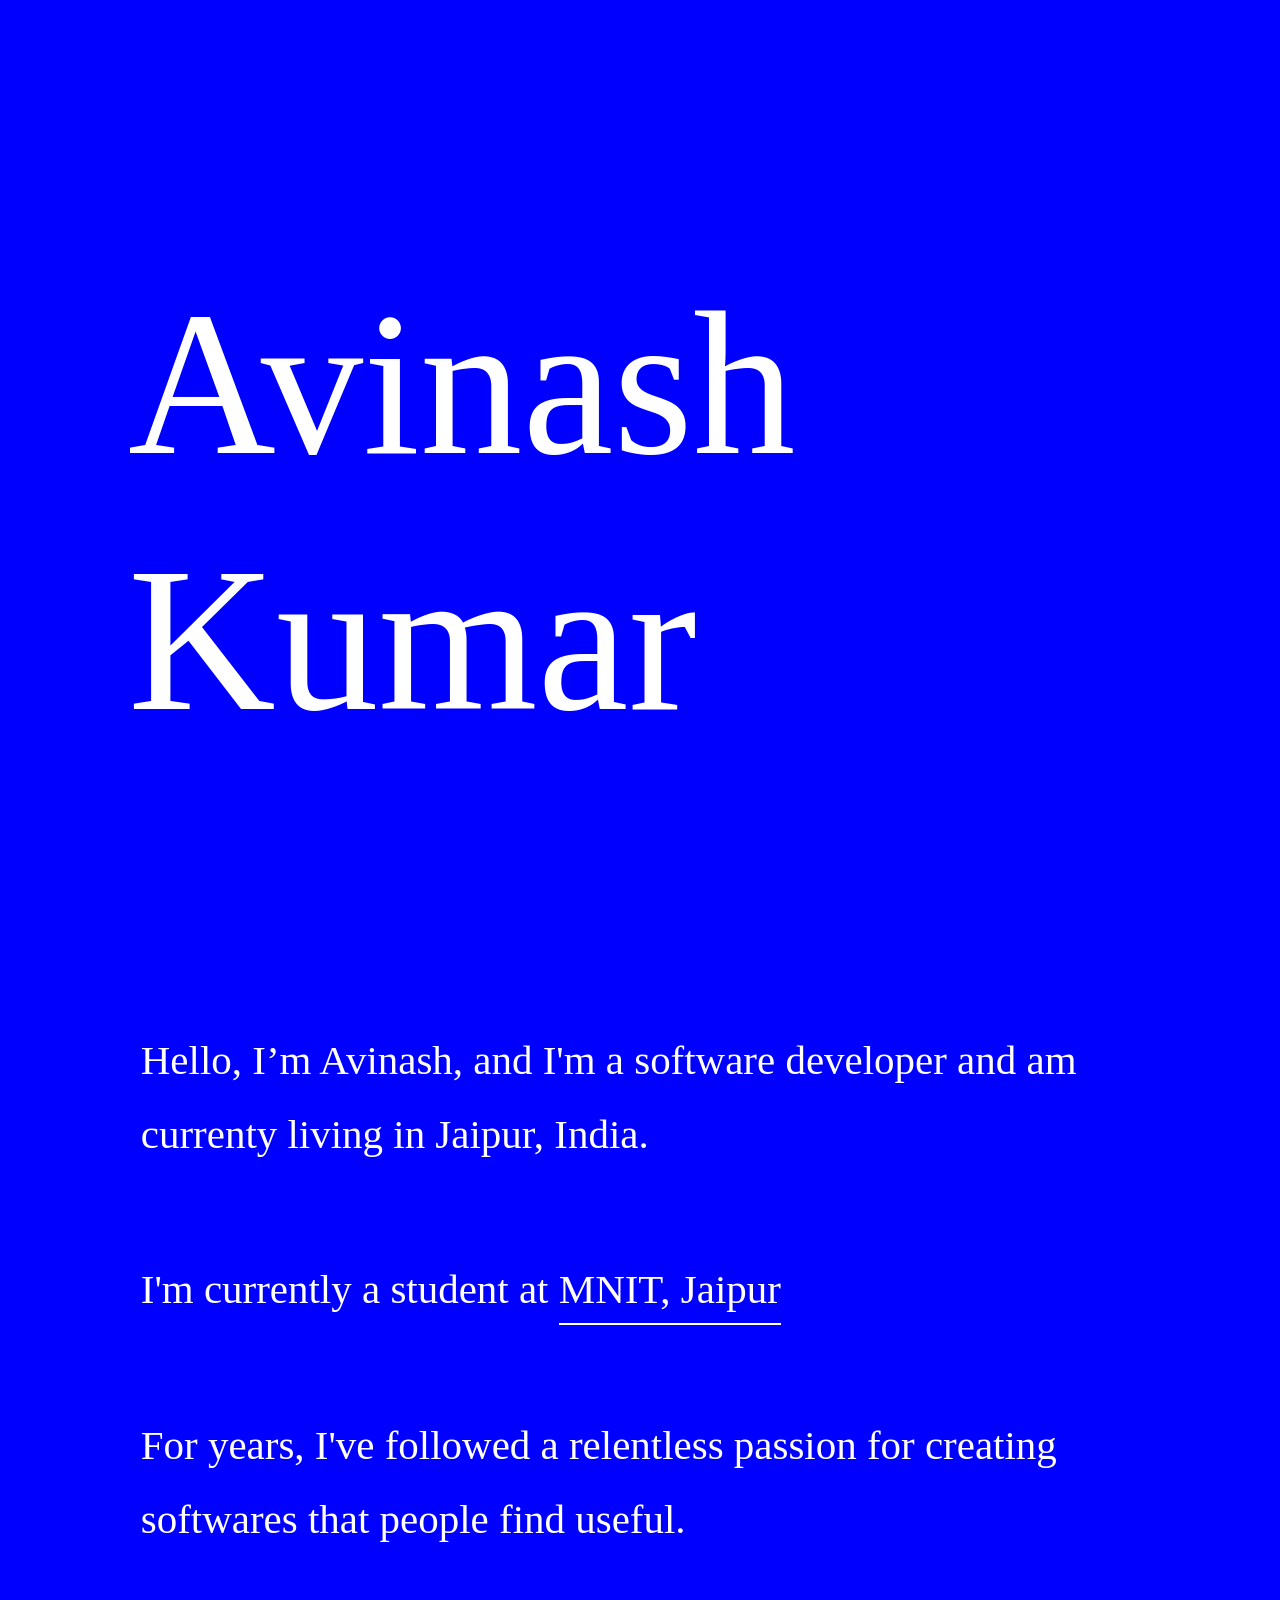
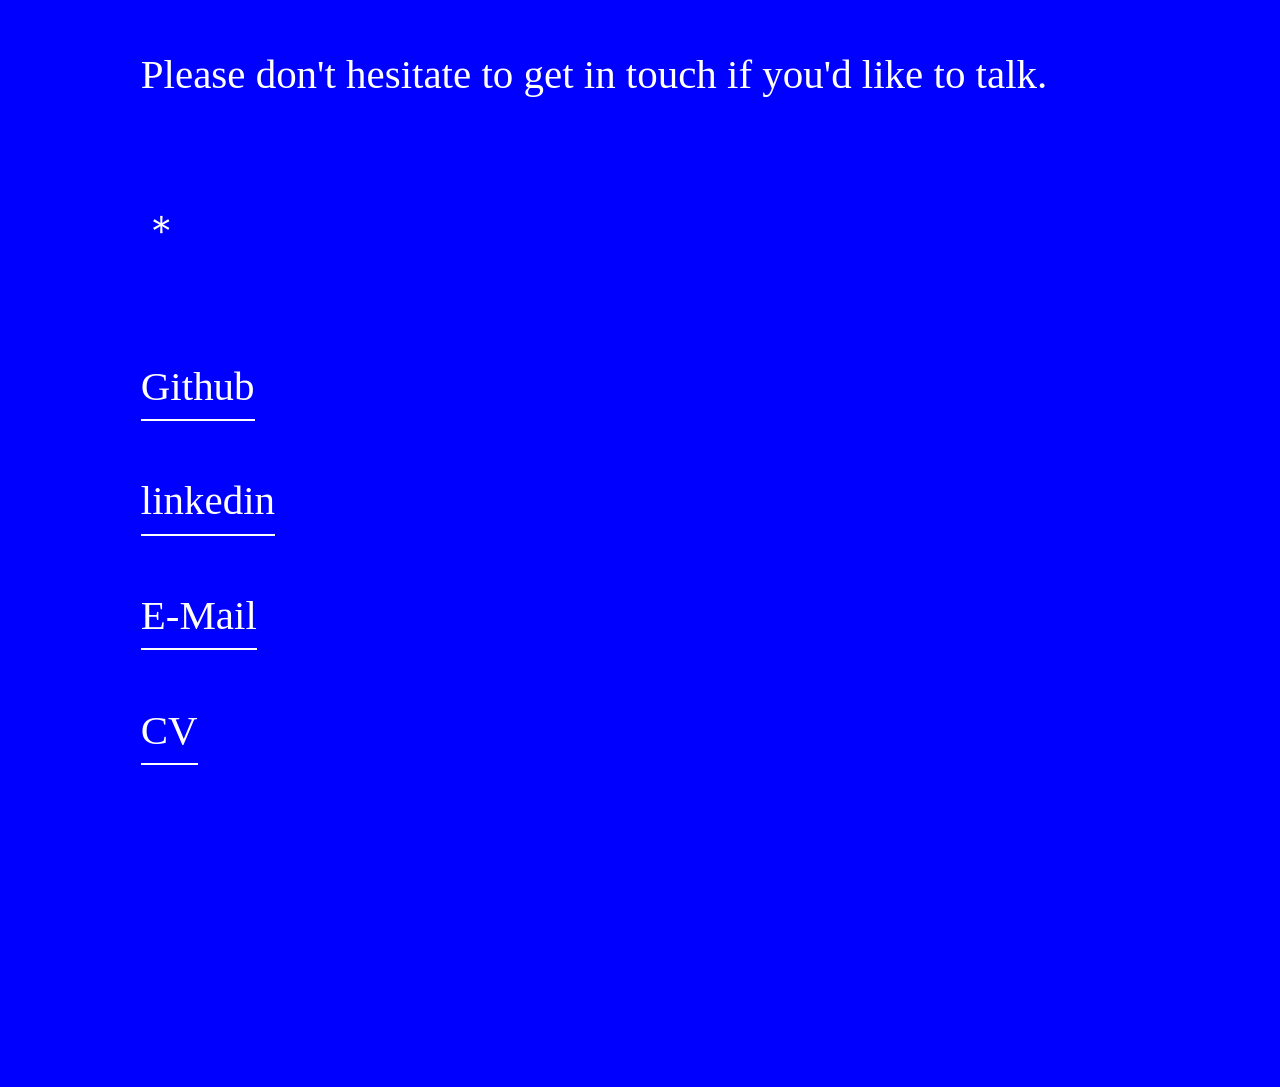
==== index.html @ c00af0b8 "Colour changes" ====
<!--


                                    ``..``                ``....`
                                  `.-------`             .--------`
                                  ----...--:`           .:---...---
                                  :----..----          `::---..--:-
                                  -:----.---:`         .:---..---:-
                                  `/:---..--:-         -:---..---:`
                                   -/----..--:`       `/:---..--:-
                                   `/:---..--:-       ./:--..---:.
                                    -/----.---:`     `::---..--::
                                    ./:---..--:-     ./:--..---:-
                                     :/:---.--::`    :/---..---/`
                                     .//:------:-   `/:---..--::`
                                 ````./+::-----::`  -/:---.---:-
                              `.::::::/+/::--.--:: `//:------:/.
                     .------..//:------://:--..-:/.-/:---.---:/
                   `::------:+s/:-------/+:--..--::::----.---::
                   -:--------/o/--------/o/---..-------------/-
                   -:----.---:o/--------:+/---...------------/-
                   .:---..---:o+--------:/:-----------------:::
                   .::-----:::o+:::::::////:--::::::--------::/`
                   -+////////+ss///:------------------::::-:::/.
                   -+o+++//++oo+oo+:----------------------::::/.
                   -++oooooo+/:/+ss/:--::--------------------:/:`
                   .///////:::::/+oo+////::::://:::------------::`
                   ./:::::::::::://+ooooo+++++++//::------------::`
                   `//:::::--:::::///+osyyyyyyhhys/::-----------:/.
                    //:::-------::::///++oooooosyys/:-----------:/.
                    :/::------------:::////////+++o/:----------://`
                    ./::---------------::::::::::///:---------:://`
                    `//:----------------------::::::---------::/+-
                     -/::-------------------------:--------:::/+:
                      //::------------------------------:::://+/`
                      `///::-----------------------::::::///++/`
                       `///:::-------------------::::::////++:`
                        `-/+//:::---------------::::////+++/-
                          `-/+///:::::--------:::////+++++:`
                            `.:/++/////::::::////++++++/-`
                               `.-:////++++++++++++/:-.
                                     ``````....````


-->

<!doctype html>
<html>
  <head>

		<title>Avinash Kumar</title>

		<meta charset="utf-8">
		<meta http-equiv="X-UA-Compatible" content="IE=edge">
		<meta http-equiv="cache-control" content="no-cache">
		<meta http-equiv="pragma" content="no-cache">
		<meta name="description" content="Avinash is a developer currently enrolled in MNIT, Jaipur." />
		<meta name="viewport" content="user-scalable=no, width=device-width, initial-scale=1, maximum-scale=1">
		<meta name="apple-mobile-web-app-status-bar-style" content="blue" />
		<meta name="author" content="Avinash Kumar">

		<link rel="shortcut icon" href="favicon.ico">
		<link rel="stylesheet" href="reset.css">
		<link rel="stylesheet" href="default.css">

  </head>

	<body>

		<article id="home">

			<strong id="hello">
				Avinash<br/>
				Kumar
			</strong>

			<section id="about">

				<p>Hello, I’m Avinash, and I'm a software developer and am currenty living in Jaipur, India.</p>

				<p>I'm currently a student at <a href="http://mnit.ac.in/">MNIT, Jaipur</a></p>

				<p>For years, I've followed a relentless passion for creating softwares that people find useful.</p>

				<p>Please don't hesitate to get in touch if you'd like to talk.</p>

				<p>&#65290;</p>

				<ul id="links">
          <li><a href="https://github.com/avina5hkr/">Github</a></li>
          <li><a href="https://www.linkedin.com/in/avinash-kumar-01378b82">linkedin</a></li>
					<li><a href="mailto:2018pev5137@mnit.ac.in">E-Mail</a></li>
					<li><a href="cv.html">CV</a></li>
				</ul>

			</section>

		</article>

	</body>
</html>
---- default.css ----
@font-face {
  font-family: "Avenue Mono";
  src: url("../fonts/avenue-mono.otf") format("opentype");
}

html {
	-webkit-font-smoothing: antialiased;
  text-rendering: optimizeLegibility;
	font-family: "Avenue Mono";
	background: blue;
	color: white;
}

#home {
	width: 90%;
	margin: auto;
	display: block;
	line-height: 1em;
}

#hello {
	font-size: 16vw;
	line-height: 1.25em;
	margin: 20vw 5vw 20vw 5vw;
	display: block;
}

#about {
	font-size: 3.2vw;
	line-height: 1.8em;
	margin: 6vw 6vw 25vw 6vw;
}

#about p {
	margin-bottom: 2em;
}

#about a,
#about a:active,
#about a:visited {
	border-bottom: 0.05em solid white;
	text-decoration: none;
	color: white;
	display: inline-block;
	line-height: 1.6em;
}

#links li {
	margin-bottom: 1em;
}
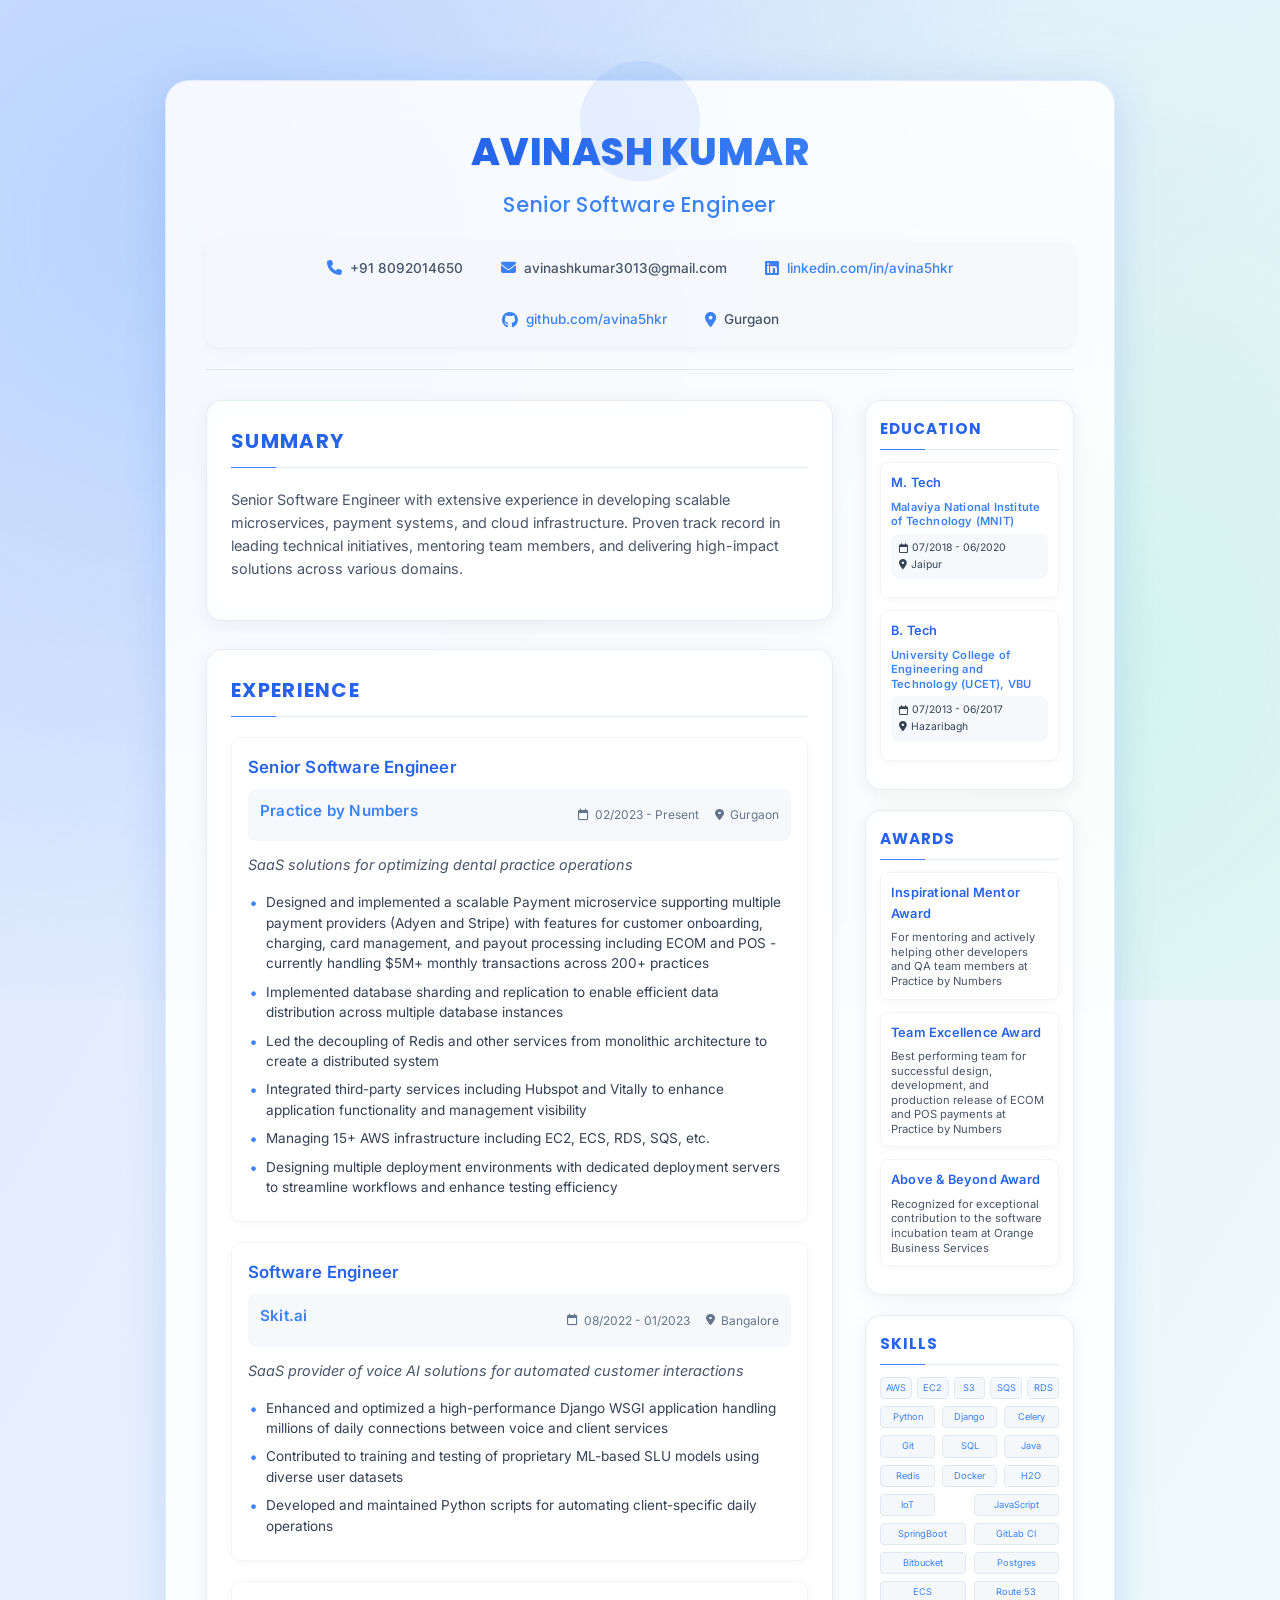
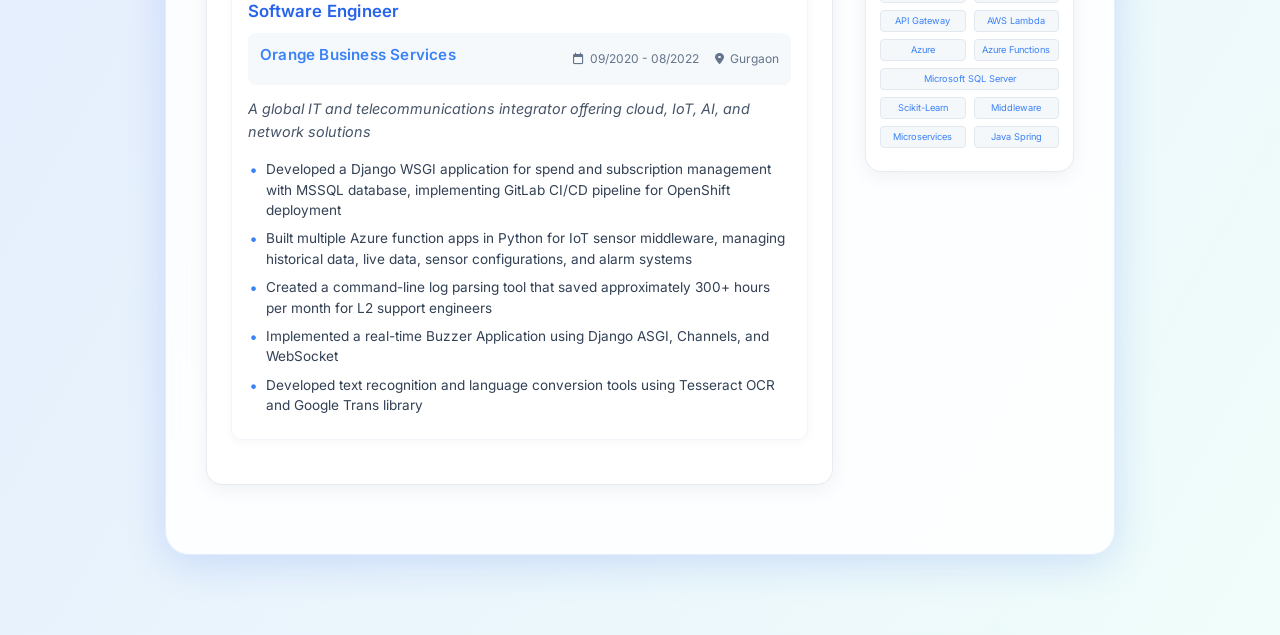
==== commit 6e49ceb2: "initial" ====
--- a/index.html
+++ b/index.html
@@ -1,102 +1,681 @@
-
-<!--
-
-
-                                    ``..``                ``....`
-                                  `.-------`             .--------`
-                                  ----...--:`           .:---...---
-                                  :----..----          `::---..--:-
-                                  -:----.---:`         .:---..---:-
-                                  `/:---..--:-         -:---..---:`
-                                   -/----..--:`       `/:---..--:-
-                                   `/:---..--:-       ./:--..---:.
-                                    -/----.---:`     `::---..--::
-                                    ./:---..--:-     ./:--..---:-
-                                     :/:---.--::`    :/---..---/`
-                                     .//:------:-   `/:---..--::`
-                                 ````./+::-----::`  -/:---.---:-
-                              `.::::::/+/::--.--:: `//:------:/.
-                     .------..//:------://:--..-:/.-/:---.---:/
-                   `::------:+s/:-------/+:--..--::::----.---::
-                   -:--------/o/--------/o/---..-------------/-
-                   -:----.---:o/--------:+/---...------------/-
-                   .:---..---:o+--------:/:-----------------:::
-                   .::-----:::o+:::::::////:--::::::--------::/`
-                   -+////////+ss///:------------------::::-:::/.
-                   -+o+++//++oo+oo+:----------------------::::/.
-                   -++oooooo+/:/+ss/:--::--------------------:/:`
-                   .///////:::::/+oo+////::::://:::------------::`
-                   ./:::::::::::://+ooooo+++++++//::------------::`
-                   `//:::::--:::::///+osyyyyyyhhys/::-----------:/.
-                    //:::-------::::///++oooooosyys/:-----------:/.
-                    :/::------------:::////////+++o/:----------://`
-                    ./::---------------::::::::::///:---------:://`
-                    `//:----------------------::::::---------::/+-
-                     -/::-------------------------:--------:::/+:
-                      //::------------------------------:::://+/`
-                      `///::-----------------------::::::///++/`
-                       `///:::-------------------::::::////++:`
-                        `-/+//:::---------------::::////+++/-
-                          `-/+///:::::--------:::////+++++:`
-                            `.:/++/////::::::////++++++/-`
-                               `.-:////++++++++++++/:-.
-                                     ``````....````
-
-
--->
-
-<!doctype html>
-<html>
-  <head>
-
-		<title>Avinash Kumar</title>
-
-		<meta charset="utf-8">
-		<meta http-equiv="X-UA-Compatible" content="IE=edge">
-		<meta http-equiv="cache-control" content="no-cache">
-		<meta http-equiv="pragma" content="no-cache">
-		<meta name="description" content="Avinash is a developer currently enrolled in MNIT, Jaipur." />
-		<meta name="viewport" content="user-scalable=no, width=device-width, initial-scale=1, maximum-scale=1">
-		<meta name="apple-mobile-web-app-status-bar-style" content="blue" />
-		<meta name="author" content="Avinash Kumar">
-
-		<link rel="shortcut icon" href="favicon.ico">
-		<link rel="stylesheet" href="reset.css">
-		<link rel="stylesheet" href="default.css">
-
-  </head>
-
-	<body>
-
-		<article id="home">
-
-			<strong id="hello">
-				Avinash<br/>
-				Kumar
-			</strong>
-
-			<section id="about">
-
-				<p>Hello, I’m Avinash, and I'm a software developer and am currenty living in Jaipur, India.</p>
-
-				<p>I'm currently a student at <a href="http://mnit.ac.in/">MNIT, Jaipur</a></p>
-
-				<p>For years, I've followed a relentless passion for creating softwares that people find useful.</p>
-
-				<p>Please don't hesitate to get in touch if you'd like to talk.</p>
-
-				<p>&#65290;</p>
-
-				<ul id="links">
-          <li><a href="https://github.com/avina5hkr/">Github</a></li>
-          <li><a href="https://www.linkedin.com/in/avinash-kumar-01378b82">linkedin</a></li>
-					<li><a href="mailto:2018pev5137@mnit.ac.in">E-Mail</a></li>
-					<li><a href="cv.html">CV</a></li>
-				</ul>
-
-			</section>
-
-		</article>
-
-	</body>
-</html>
+<!DOCTYPE html>
+<html lang="en">
+<head>
+    <meta charset="UTF-8">
+    <meta name="viewport" content="width=device-width, initial-scale=1.0">
+    <title>Avinash Kumar - Senior Software Engineer</title>
+    <!-- Font Awesome for icons -->
+    <link rel="stylesheet" href="https://cdnjs.cloudflare.com/ajax/libs/font-awesome/6.4.2/css/all.min.css">
+    <!-- Google Fonts -->
+    <link rel="preconnect" href="https://fonts.googleapis.com">
+    <link rel="preconnect" href="https://fonts.gstatic.com" crossorigin>
+    <link href="https://fonts.googleapis.com/css2?family=Inter:wght@400;500;600;700;800&family=Poppins:wght@500;700;800;900&display=swap" rel="stylesheet">
+    <style>
+        /* Base styles and reset */
+        * {
+            margin: 0;
+            padding: 0;
+            box-sizing: border-box;
+        }
+        
+        body {
+            background: linear-gradient(120deg, #e0e7ff 0%, #f0fdfa 100%);
+            font-family: 'Inter', -apple-system, system-ui, sans-serif;
+            color: #334155;
+            line-height: 1.6;
+            position: relative;
+            overflow-x: hidden;
+            padding: 20px;
+            min-height: 100vh;
+        }
+        
+        body::before {
+            content: '';
+            position: fixed;
+            top: -100px; left: -100px; right: -100px; bottom: -100px;
+            z-index: 0;
+            background: radial-gradient(circle at 20% 30%, rgba(96, 165, 250, 0.33) 0%, transparent 60%),
+                radial-gradient(circle at 80% 70%, rgba(167, 243, 208, 0.33) 0%, transparent 60%);
+            pointer-events: none;
+            animation: bgMove 18s linear infinite alternate;
+        }
+        
+        @keyframes bgMove {
+            0% { background-position: 0% 0%, 100% 100%, 0 0; }
+            100% { background-position: 100% 100%, 0% 0%, 0 0; }
+        }
+        
+        .resume {
+            max-width: 950px;
+            margin: 60px auto;
+            padding: 40px;
+            background: rgba(255, 255, 255, 0.85);
+            box-shadow: 0 8px 40px rgba(37, 99, 235, 0.18);
+            border-radius: 24px;
+            position: relative;
+            z-index: 1;
+            border: 1px solid rgba(59, 130, 246, 0.13);
+            backdrop-filter: blur(16px);
+            animation: fadeInUp 0.8s ease-out;
+        }
+        
+        @keyframes fadeInUp {
+            from {
+                opacity: 0;
+                transform: translateY(30px);
+            }
+            to {
+                opacity: 1;
+                transform: translateY(0);
+            }
+        }
+        
+        /* Header styles */
+        .resume-header {
+            text-align: center;
+            margin-bottom: 30px;
+            padding-bottom: 22px;
+            border-bottom: 1px solid #e2e8f0;
+            position: relative;
+        }
+        
+        .resume-header::before {
+            content: '';
+            position: absolute;
+            top: -60px;
+            left: 50%;
+            transform: translateX(-50%);
+            width: 120px;
+            height: 120px;
+            background: #3b82f6;
+            border-radius: 60%;
+            opacity: 0.1;
+            z-index: -1;
+        }
+        
+        .name {
+            font-family: 'Poppins', sans-serif;
+            font-size: 2.4em;
+            font-weight: 800;
+            color: #2563eb !important;
+            margin: 0 0 6px;
+            text-transform: uppercase;
+            background: linear-gradient(45deg, #2563eb 30%, #3b82f6 70%);
+            -webkit-background-clip: text;
+            background-clip: text;
+            color: transparent !important;
+            text-shadow: 0 1px 1px rgba(37, 99, 235, 0.1);
+            letter-spacing: 0.5px;
+        }
+        
+        .title {
+            font-family: 'Poppins', sans-serif;
+            font-size: 1.3em;
+            color: #3b82f6 !important;
+            font-weight: 500;
+            margin: 0 0 20px;
+            letter-spacing: 0.3px;
+        }
+        
+        .contact-info {
+            display: flex;
+            justify-content: center;
+            flex-wrap: wrap;
+            gap: 22px;
+            background: rgba(241, 245, 249, 0.5);
+            padding: 12px 16px;
+            border-radius: 12px;
+            box-shadow: 0 2px 10px rgba(0, 0, 0, 0.05);
+        }
+        
+        .contact-item {
+            display: flex;
+            align-items: center;
+            gap: 8px;
+            color: #475569 !important;
+            font-weight: 500;
+            transition: all 0.3s ease;
+            padding: 4px 8px;
+            border-radius: 6px;
+            font-size: 0.85em;
+            text-decoration: none;
+        }
+        
+        a.contact-item {
+            color: #3b82f6 !important;
+        }
+        
+        .contact-item:hover {
+            background: rgba(59, 130, 246, 0.15);
+            transform: translateY(-2px);
+            text-decoration: none;
+            color: #2563eb !important;
+        }
+        
+        .contact-item i {
+            color: #3b82f6 !important;
+            font-size: 1.1em;
+        }
+        
+        .contact-item i.fab {
+            font-size: 1.2em;
+        }
+        
+        /* Grid layout */
+        .resume-grid {
+            display: grid;
+            grid-template-columns: 3fr 1fr;
+            gap: 32px;
+        }
+        
+        /* Section styles */
+        .section {
+            background: rgba(255, 255, 255, 0.6);
+            border-radius: 16px;
+            padding: 24px;
+            margin-bottom: 28px;
+            box-shadow: 0 4px 20px rgba(0, 0, 0, 0.06);
+            border: 1px solid rgba(226, 232, 240, 0.8);
+            backdrop-filter: blur(10px);
+            opacity: 0;
+            animation: sectionFadeIn 0.7s ease-out forwards;
+        }
+        
+        .section:nth-child(1) { animation-delay: 0.1s; }
+        .section:nth-child(2) { animation-delay: 0.2s; }
+        .section:nth-child(3) { animation-delay: 0.3s; }
+        .section:nth-child(4) { animation-delay: 0.4s; }
+        
+        @keyframes sectionFadeIn {
+            0% { opacity: 0; transform: translateY(20px) scale(0.98); }
+            100% { opacity: 1; transform: none; }
+        }
+        
+        .section-title {
+            font-family: 'Poppins', sans-serif;
+            font-size: 1.25em;
+            font-weight: 700;
+            color: #2563eb !important;
+            letter-spacing: 1.3px;
+            margin-bottom: 20px;
+            padding-bottom: 10px;
+            border-bottom: 1px solid #e2e8f0;
+            position: relative;
+            text-transform: uppercase;
+        }
+        
+        .section-title::after {
+            content: '';
+            position: absolute;
+            bottom: -1px;
+            left: 0;
+            width: 45px;
+            height: 1px;
+            background: #3b82f6;
+        }
+        
+        .section p {
+            font-size: 0.9em;
+            line-height: 1.6;
+            color: #475569;
+            margin-bottom: 16px;
+        }
+        
+        /* Experience items */
+        .experience-item, .education-item, .award-item {
+            padding: 16px;
+            margin-bottom: 20px;
+            background: rgba(255, 255, 255, 0.7);
+            border-radius: 10px;
+            box-shadow: 0 2px 10px rgba(0, 0, 0, 0.04);
+            transition: all 0.3s ease;
+            border: 1px solid #f1f5f9;
+        }
+        
+        .experience-item:hover, .education-item:hover, .award-item:hover {
+            transform: translateY(-3px);
+            box-shadow: 0 8px 20px rgba(59, 130, 246, 0.12);
+            border-color: rgba(59, 130, 246, 0.2);
+        }
+        
+        .experience-item h3, .education-item h3, .award-item h3 {
+            color: #2563eb !important;
+            font-size: 1.05em;
+            font-weight: 600;
+            margin: 0 0 8px;
+            letter-spacing: 0.2px;
+        }
+        
+        .company, .school {
+            color: #3b82f6 !important;
+            font-weight: 600;
+            font-size: 0.95em;
+            margin-bottom: 8px;
+            letter-spacing: 0.2px;
+        }
+        
+        .job-description {
+            color: #64748b;
+            font-style: italic;
+            margin-bottom: 12px;
+            font-size: 0.85em;
+            line-height: 1.5;
+        }
+        
+        .company-info, .education-details {
+            background: rgba(241, 245, 249, 0.6);
+            padding: 10px 12px;
+            border-radius: 8px;
+            margin-bottom: 12px;
+            display: flex;
+            flex-wrap: wrap;
+            justify-content: space-between;
+            align-items: center;
+        }
+        
+        .duration-location {
+            display: flex;
+            gap: 16px;
+            color: #64748b;
+            font-size: 0.75em;
+        }
+        
+        .duration-location span, .education-details span {
+            display: flex;
+            align-items: center;
+            gap: 6px;
+        }
+        
+        /* Lists */
+        ul {
+            margin: 0 0 0 0;
+            padding-left: 2px;
+            list-style: none;
+        }
+        
+        ul li {
+            position: relative;
+            padding-left: 16px;
+            margin-bottom: 8px;
+            color: #334155;
+            font-size: 0.85em;
+            line-height: 1.5;
+        }
+        
+        ul li::before {
+            content: '•';
+            position: absolute;
+            left: 0;
+            top: 0;
+            color: #3b82f6;
+            font-size: 1.1em;
+            font-weight: bold;
+        }
+        
+        /* Skills grid */
+        .skills-grid {
+            display: flex;
+            flex-wrap: wrap;
+            gap: 5px;
+            justify-content: space-between;
+            align-items: stretch;
+            text-align: center;
+        }
+        
+        .skill-tag {
+            flex: 0 1 auto; /* Allow shrinking but not growing */
+            width: auto;
+            min-width: 30px;
+            font-size: 0.58em;
+            padding: 4px 6px;
+            margin: 0 0 2px 0;
+            border-radius: 4px;
+            background: rgba(241, 245, 249, 0.7);
+            color: #3b82f6 !important;
+            text-align: center;
+            border: 1px solid #e2e8f0;
+            transition: all 0.3s ease;
+            white-space: normal;
+            overflow: visible;
+            line-height: 1.3;
+            min-height: 20px;
+            box-sizing: border-box;
+            display: inline-flex;
+            align-items: center;
+            justify-content: center;
+            word-break: normal;
+            max-width: none; /* Remove all max-width constraints */
+        }
+        
+        .skill-tag:hover {
+            background: #3b82f6;
+            color: white !important;
+            transform: translateY(-2px);
+            box-shadow: 0 4px 12px rgba(59, 130, 246, 0.2);
+        }
+        
+        .skill-tag.xs {
+            width: calc(20% - 4px);
+        }
+        
+        .skill-tag.sm {
+            width: calc(33% - 4px);
+        }
+        
+        .skill-tag.md {
+            width: calc(50% - 4px);
+        }
+        
+        .skill-tag.lg {
+            width: 100%;
+        }
+        
+        .skill-tag[data-skill="Microsoft SQL Server"] {
+            width: 100% !important;
+        }
+        
+        .skills-grid::after {
+            content: "";
+            flex: auto;
+        }
+        
+        /* Right column styles */
+        .side-column .section {
+            padding: 16px 14px;
+            margin-bottom: 20px;
+        }
+        
+        .side-column .section-title {
+            font-size: 0.95em;
+            letter-spacing: 1px;
+            margin-bottom: 12px;
+            padding-bottom: 8px;
+        }
+        
+        .side-column .education-item, 
+        .side-column .award-item {
+            padding: 10px;
+            margin-bottom: 12px;
+            border-radius: 8px;
+        }
+        
+        .side-column .education-item h3, 
+        .side-column .award-item h3 {
+            font-size: 0.8em;
+            margin: 0 0 6px;
+        }
+        
+        .side-column .school {
+            font-size: 0.7em;
+            margin-bottom: 5px;
+            line-height: 1.3;
+        }
+        
+        .side-column .education-details {
+            padding: 6px 8px;
+            margin-bottom: 8px;
+            font-size: 0.65em;
+        }
+        
+        .side-column .education-details span {
+            gap: 4px;
+        }
+        
+        .side-column .award-item p {
+            font-size: 0.7em;
+            line-height: 1.3;
+            margin-bottom: 0;
+        }
+        
+        /* Responsive design */
+        @media (max-width: 768px) {
+            .resume {
+                padding: 24px 15px;
+                margin: 20px auto;
+                border-radius: 16px;
+            }
+            
+            .resume-grid {
+                grid-template-columns: 1fr;
+                gap: 20px;
+            }
+            
+            .name {
+                font-size: 1.8em;
+            }
+            
+            .title {
+                font-size: 1.1em;
+            }
+            
+            .contact-info {
+                flex-direction: column;
+                gap: 8px;
+                padding: 12px 8px;
+            }
+            
+            .company-info, .education-details {
+                flex-direction: column;
+                gap: 8px;
+                align-items: flex-start;
+                padding: 8px 10px;
+            }
+            
+            .section {
+                padding: 16px;
+                margin-bottom: 20px;
+            }
+            
+            .skills-grid {
+                gap: 4px;
+            }
+            
+            .skill-tag {
+                font-size: 0.55em;
+                padding: 3px 5px;
+                min-height: 18px;
+            }
+            
+            .skill-tag.xs {
+                width: calc(33% - 3px);
+            }
+            
+            .skill-tag.sm, .skill-tag.md {
+                width: calc(50% - 4px);
+            }
+        }
+        
+        @media print {
+            body {
+                background: none;
+                padding: 0;
+            }
+            
+            body::before {
+                display: none;
+            }
+            
+            .resume {
+                box-shadow: none;
+                border: none;
+                padding: 0;
+                margin: 0;
+                max-width: 100%;
+            }
+            
+            .experience-item, .education-item, .award-item,
+            .section {
+                break-inside: avoid;
+                page-break-inside: avoid;
+                box-shadow: none;
+                border: 1px solid #eee;
+            }
+            
+            .skill-tag:hover {
+                transform: none;
+                box-shadow: none;
+            }
+        }
+    </style>
+</head>
+<body>
+    <section class="resume">
+        <div class="resume-header">
+            <h1 class="name">AVINASH KUMAR</h1>
+            <h2 class="title">Senior Software Engineer</h2>
+            <div class="contact-info">
+                <span class="contact-item"><i class="fas fa-phone"></i> +91 8092014650</span>
+                <span class="contact-item"><i class="fas fa-envelope"></i> avinashkumar3013@gmail.com</span>
+                <a href="https://www.linkedin.com/in/avina5hkr/" target="_blank" class="contact-item"><i class="fab fa-linkedin"></i> linkedin.com/in/avina5hkr</a>
+                <a href="https://github.com/avina5hkr" target="_blank" class="contact-item"><i class="fab fa-github"></i> github.com/avina5hkr</a>
+                <span class="contact-item"><i class="fas fa-map-marker-alt"></i> Gurgaon</span>
+            </div>
+        </div>
+
+        <div class="resume-grid">
+            <div class="main-column">
+                <div class="section">
+                    <h2 class="section-title">SUMMARY</h2>
+                    <p>Senior Software Engineer with extensive experience in developing scalable microservices, payment systems, and cloud infrastructure. Proven track record in leading technical initiatives, mentoring team members, and delivering high-impact solutions across various domains.</p>
+                </div>
+
+                <div class="section">
+                    <h2 class="section-title">EXPERIENCE</h2>
+                    
+                    <div class="experience-item">
+                        <h3>Senior Software Engineer</h3>
+                        <div class="company-info">
+                            <span class="company">Practice by Numbers</span>
+                            <div class="duration-location">
+                                <span><i class="far fa-calendar"></i> 02/2023 - Present</span>
+                                <span><i class="fas fa-map-marker-alt"></i> Gurgaon</span>
+                            </div>
+                        </div>
+                        <p class="job-description">SaaS solutions for optimizing dental practice operations</p>
+                        <ul>
+                            <li>Designed and implemented a scalable Payment microservice supporting multiple payment providers (Adyen and Stripe) with features for customer onboarding, charging, card management, and payout processing including ECOM and POS - currently handling $5M+ monthly transactions across 200+ practices</li>
+                            <li>Implemented database sharding and replication to enable efficient data distribution across multiple database instances</li>
+                            <li>Led the decoupling of Redis and other services from monolithic architecture to create a distributed system</li>
+                            <li>Integrated third-party services including Hubspot and Vitally to enhance application functionality and management visibility</li>
+                            <li>Managing 15+ AWS infrastructure including EC2, ECS, RDS, SQS, etc.</li>
+                            <li>Designing multiple deployment environments with dedicated deployment servers to streamline workflows and enhance testing efficiency</li>
+                        </ul>
+                    </div>
+
+                    <div class="experience-item">
+                        <h3>Software Engineer</h3>
+                        <div class="company-info">
+                            <span class="company">Skit.ai</span>
+                            <div class="duration-location">
+                                <span><i class="far fa-calendar"></i> 08/2022 - 01/2023</span>
+                                <span><i class="fas fa-map-marker-alt"></i> Bangalore</span>
+                            </div>
+                        </div>
+                        <p class="job-description">SaaS provider of voice AI solutions for automated customer interactions</p>
+                        <ul>
+                            <li>Enhanced and optimized a high-performance Django WSGI application handling millions of daily connections between voice and client services</li>
+                            <li>Contributed to training and testing of proprietary ML-based SLU models using diverse user datasets</li>
+                            <li>Developed and maintained Python scripts for automating client-specific daily operations</li>
+                        </ul>
+                    </div>
+
+                    <div class="experience-item">
+                        <h3>Software Engineer</h3>
+                        <div class="company-info">
+                            <span class="company">Orange Business Services</span>
+                            <div class="duration-location">
+                                <span><i class="far fa-calendar"></i> 09/2020 - 08/2022</span>
+                                <span><i class="fas fa-map-marker-alt"></i> Gurgaon</span>
+                            </div>
+                        </div>
+                        <p class="job-description">A global IT and telecommunications integrator offering cloud, IoT, AI, and network solutions</p>
+                        <ul>
+                            <li>Developed a Django WSGI application for spend and subscription management with MSSQL database, implementing GitLab CI/CD pipeline for OpenShift deployment</li>
+                            <li>Built multiple Azure function apps in Python for IoT sensor middleware, managing historical data, live data, sensor configurations, and alarm systems</li>
+                            <li>Created a command-line log parsing tool that saved approximately 300+ hours per month for L2 support engineers</li>
+                            <li>Implemented a real-time Buzzer Application using Django ASGI, Channels, and WebSocket</li>
+                            <li>Developed text recognition and language conversion tools using Tesseract OCR and Google Trans library</li>
+                        </ul>
+                    </div>
+                </div>
+            </div>
+
+            <div class="side-column">
+                <div class="section">
+                    <h2 class="section-title">EDUCATION</h2>
+                    <div class="education-item">
+                        <h3>M. Tech</h3>
+                        <div class="school">Malaviya National Institute of Technology (MNIT)</div>
+                        <div class="education-details">
+                            <span><i class="far fa-calendar"></i> 07/2018 - 06/2020</span>
+                            <span><i class="fas fa-map-marker-alt"></i> Jaipur</span>
+                        </div>
+                    </div>
+
+                    <div class="education-item">
+                        <h3>B. Tech</h3>
+                        <div class="school">University College of Engineering and Technology (UCET), VBU</div>
+                        <div class="education-details">
+                            <span><i class="far fa-calendar"></i> 07/2013 - 06/2017</span>
+                            <span><i class="fas fa-map-marker-alt"></i> Hazaribagh</span>
+                        </div>
+                    </div>
+                </div>
+
+                <div class="section">
+                    <h2 class="section-title">AWARDS</h2>
+                    <div class="award-item">
+                        <h3>Inspirational Mentor Award</h3>
+                        <p>For mentoring and actively helping other developers and QA team members at Practice by Numbers</p>
+                    </div>
+                    <div class="award-item">
+                        <h3>Team Excellence Award</h3>
+                        <p>Best performing team for successful design, development, and production release of ECOM and POS payments at Practice by Numbers</p>
+                    </div>
+                    <div class="award-item">
+                        <h3>Above & Beyond Award</h3>
+                        <p>Recognized for exceptional contribution to the software incubation team at Orange Business Services</p>
+                    </div>
+                </div>
+
+                <div class="section">
+                    <h2 class="section-title">SKILLS</h2>
+                    <div class="skills-grid">
+                        <span class="skill-tag xs">AWS</span>
+                        <span class="skill-tag xs">EC2</span>
+                        <span class="skill-tag xs">S3</span>
+                        <span class="skill-tag xs">SQS</span>
+                        <span class="skill-tag xs">RDS</span>
+                        <span class="skill-tag sm">Python</span>
+                        <span class="skill-tag sm">Django</span>
+                        <span class="skill-tag sm">Celery</span>
+                        <span class="skill-tag sm">Git</span>
+                        <span class="skill-tag sm">SQL</span>
+                        <span class="skill-tag sm">Java</span>
+                        <span class="skill-tag sm">Redis</span>
+                        <span class="skill-tag sm">Docker</span>
+                        <span class="skill-tag sm">H2O</span>
+                        <span class="skill-tag sm">IoT</span>
+                        <span class="skill-tag md">JavaScript</span>
+                        <span class="skill-tag md">SpringBoot</span>
+                        <span class="skill-tag md">GitLab CI</span>
+                        <span class="skill-tag md">Bitbucket</span>
+                        <span class="skill-tag md">Postgres</span>
+                        <span class="skill-tag md">ECS</span>
+                        <span class="skill-tag md">Route 53</span>
+                        <span class="skill-tag md">API Gateway</span>
+                        <span class="skill-tag md">AWS Lambda</span>
+                        <span class="skill-tag md">Azure</span>
+                        <span class="skill-tag md">Azure Functions</span>
+                        <span class="skill-tag lg" data-skill="Microsoft SQL Server">Microsoft SQL Server</span>
+                        <span class="skill-tag md">Scikit-Learn</span>
+                        <span class="skill-tag md">Middleware</span>
+                        <span class="skill-tag md">Microservices</span>
+                        <span class="skill-tag md">Java Spring</span>
+                    </div>
+                </div>
+            </div>
+        </div>
+    </section>
+</body>
+</html> 
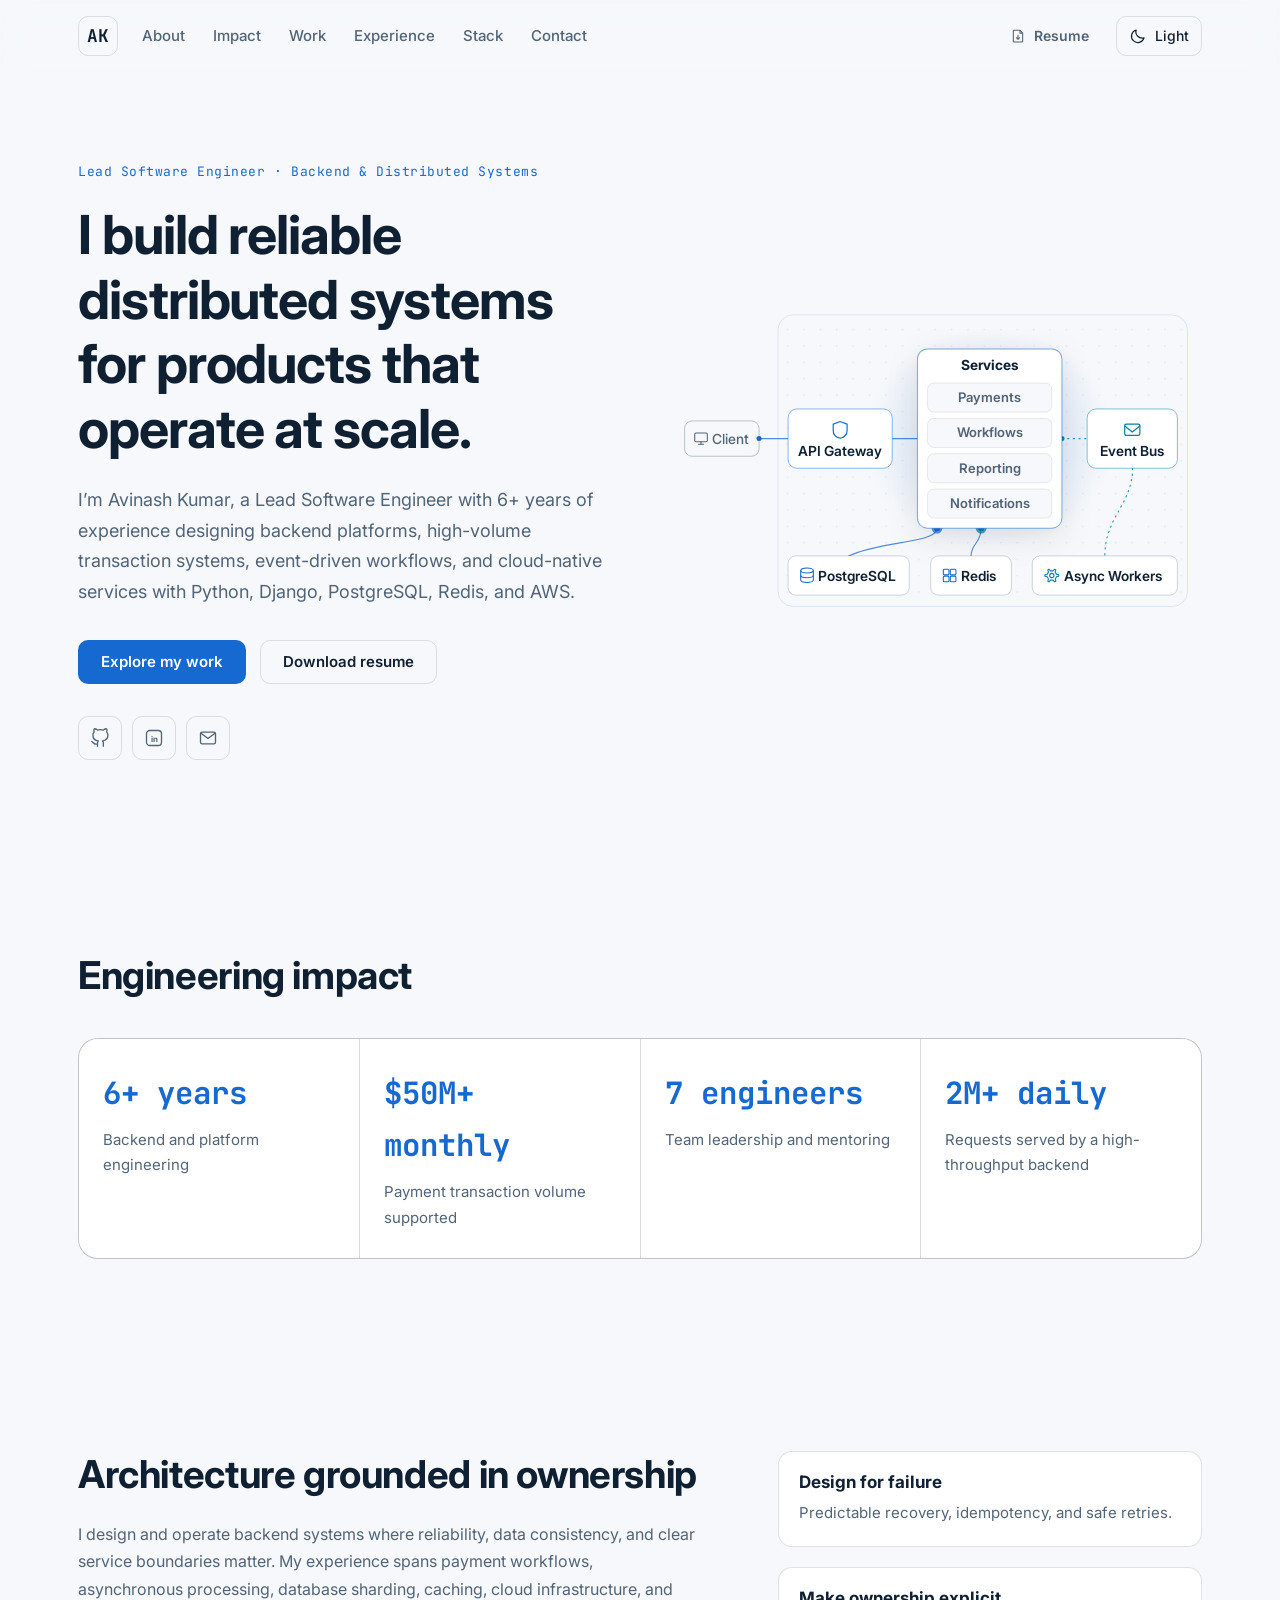
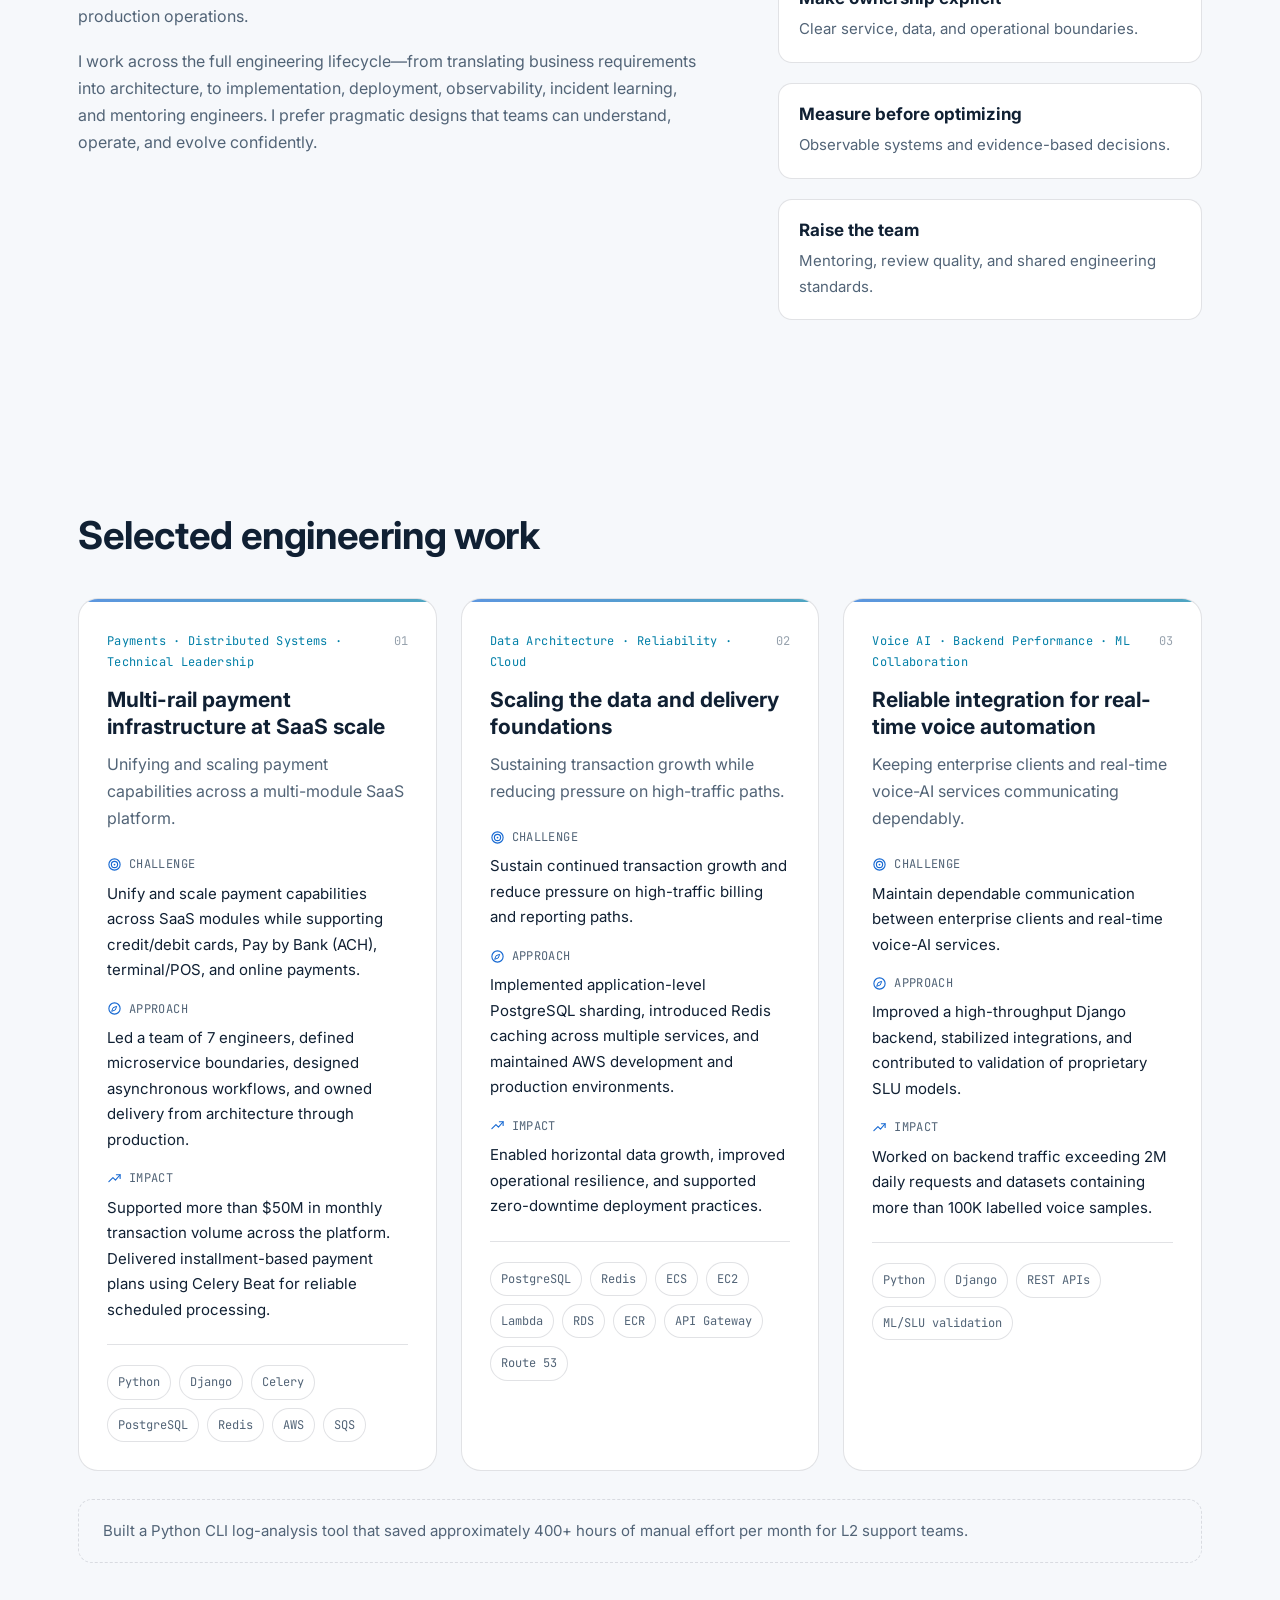
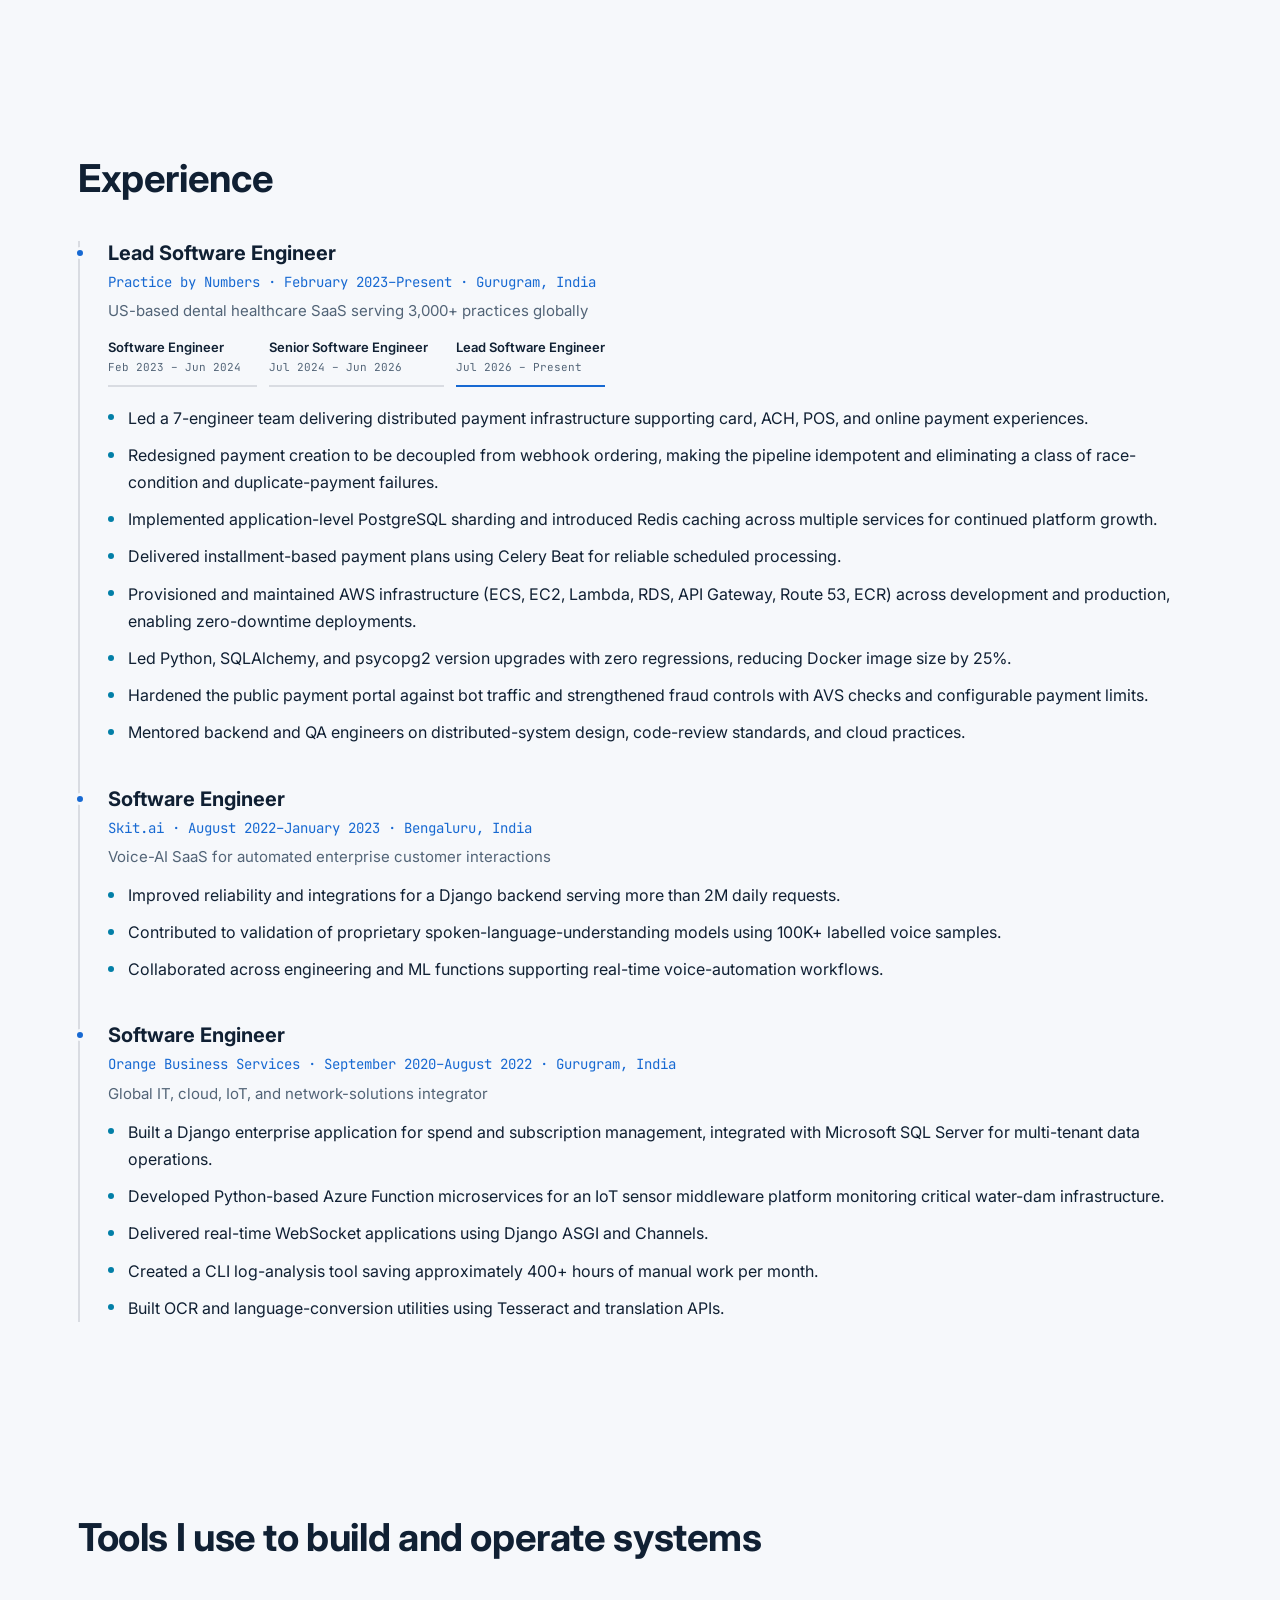
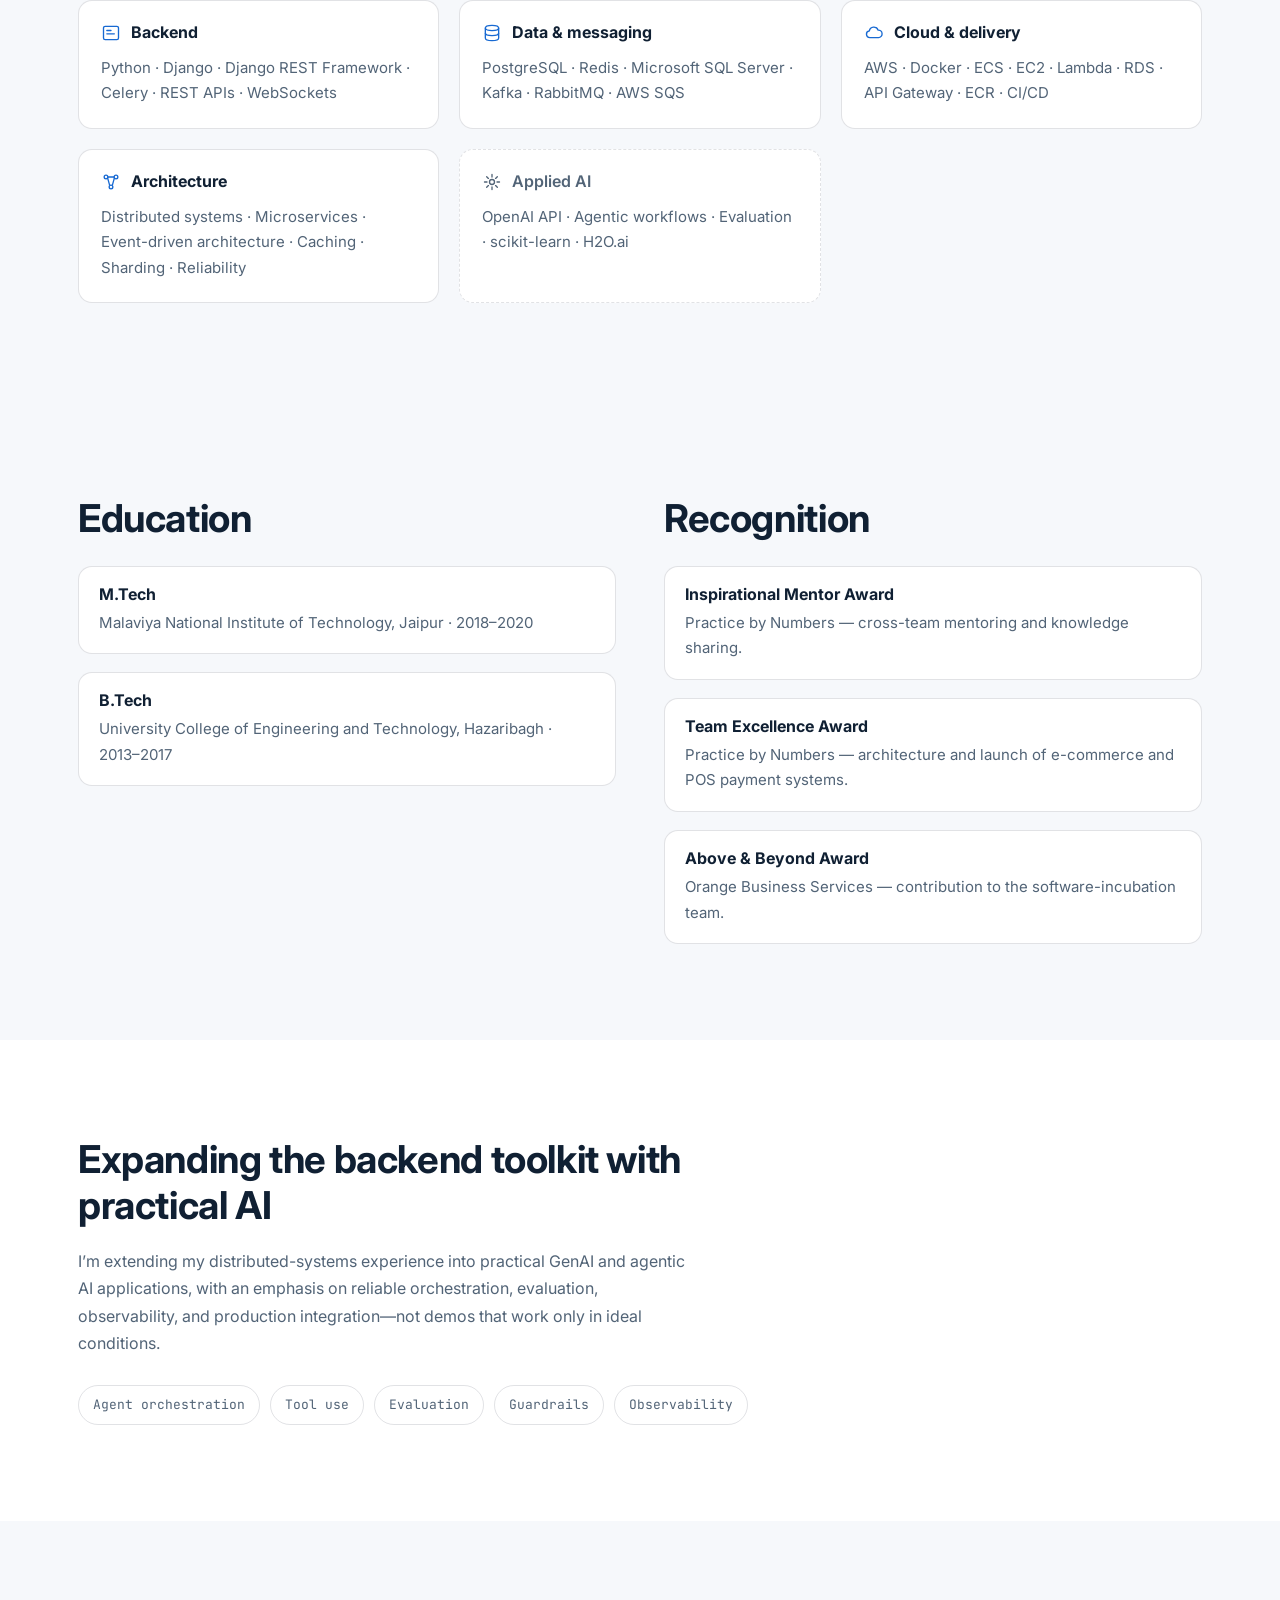
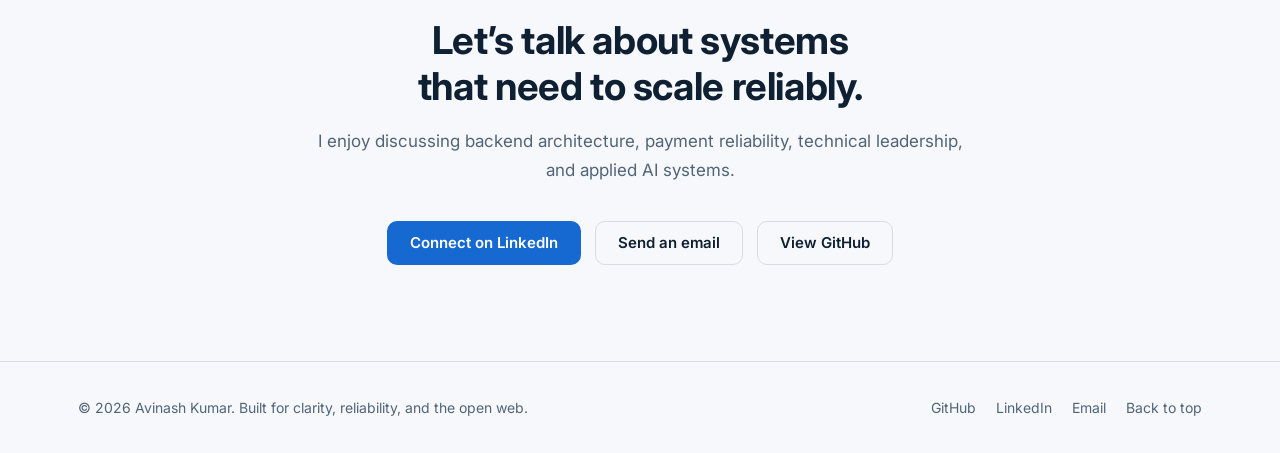
==== commit c7be9095: "updated portfolio to add more details and made interactive" ====
--- a/index.html
+++ b/index.html
@@ -1,681 +1,607 @@
 <!DOCTYPE html>
-<html lang="en">
+<html lang="en" class="no-js">
 <head>
-    <meta charset="UTF-8">
-    <meta name="viewport" content="width=device-width, initial-scale=1.0">
-    <title>Avinash Kumar - Senior Software Engineer</title>
-    <!-- Font Awesome for icons -->
-    <link rel="stylesheet" href="https://cdnjs.cloudflare.com/ajax/libs/font-awesome/6.4.2/css/all.min.css">
-    <!-- Google Fonts -->
-    <link rel="preconnect" href="https://fonts.googleapis.com">
-    <link rel="preconnect" href="https://fonts.gstatic.com" crossorigin>
-    <link href="https://fonts.googleapis.com/css2?family=Inter:wght@400;500;600;700;800&family=Poppins:wght@500;700;800;900&display=swap" rel="stylesheet">
-    <style>
-        /* Base styles and reset */
-        * {
-            margin: 0;
-            padding: 0;
-            box-sizing: border-box;
-        }
-        
-        body {
-            background: linear-gradient(120deg, #e0e7ff 0%, #f0fdfa 100%);
-            font-family: 'Inter', -apple-system, system-ui, sans-serif;
-            color: #334155;
-            line-height: 1.6;
-            position: relative;
-            overflow-x: hidden;
-            padding: 20px;
-            min-height: 100vh;
-        }
-        
-        body::before {
-            content: '';
-            position: fixed;
-            top: -100px; left: -100px; right: -100px; bottom: -100px;
-            z-index: 0;
-            background: radial-gradient(circle at 20% 30%, rgba(96, 165, 250, 0.33) 0%, transparent 60%),
-                radial-gradient(circle at 80% 70%, rgba(167, 243, 208, 0.33) 0%, transparent 60%);
-            pointer-events: none;
-            animation: bgMove 18s linear infinite alternate;
-        }
-        
-        @keyframes bgMove {
-            0% { background-position: 0% 0%, 100% 100%, 0 0; }
-            100% { background-position: 100% 100%, 0% 0%, 0 0; }
-        }
-        
-        .resume {
-            max-width: 950px;
-            margin: 60px auto;
-            padding: 40px;
-            background: rgba(255, 255, 255, 0.85);
-            box-shadow: 0 8px 40px rgba(37, 99, 235, 0.18);
-            border-radius: 24px;
-            position: relative;
-            z-index: 1;
-            border: 1px solid rgba(59, 130, 246, 0.13);
-            backdrop-filter: blur(16px);
-            animation: fadeInUp 0.8s ease-out;
-        }
-        
-        @keyframes fadeInUp {
-            from {
-                opacity: 0;
-                transform: translateY(30px);
-            }
-            to {
-                opacity: 1;
-                transform: translateY(0);
-            }
-        }
-        
-        /* Header styles */
-        .resume-header {
-            text-align: center;
-            margin-bottom: 30px;
-            padding-bottom: 22px;
-            border-bottom: 1px solid #e2e8f0;
-            position: relative;
-        }
-        
-        .resume-header::before {
-            content: '';
-            position: absolute;
-            top: -60px;
-            left: 50%;
-            transform: translateX(-50%);
-            width: 120px;
-            height: 120px;
-            background: #3b82f6;
-            border-radius: 60%;
-            opacity: 0.1;
-            z-index: -1;
-        }
-        
-        .name {
-            font-family: 'Poppins', sans-serif;
-            font-size: 2.4em;
-            font-weight: 800;
-            color: #2563eb !important;
-            margin: 0 0 6px;
-            text-transform: uppercase;
-            background: linear-gradient(45deg, #2563eb 30%, #3b82f6 70%);
-            -webkit-background-clip: text;
-            background-clip: text;
-            color: transparent !important;
-            text-shadow: 0 1px 1px rgba(37, 99, 235, 0.1);
-            letter-spacing: 0.5px;
-        }
-        
-        .title {
-            font-family: 'Poppins', sans-serif;
-            font-size: 1.3em;
-            color: #3b82f6 !important;
-            font-weight: 500;
-            margin: 0 0 20px;
-            letter-spacing: 0.3px;
-        }
-        
-        .contact-info {
-            display: flex;
-            justify-content: center;
-            flex-wrap: wrap;
-            gap: 22px;
-            background: rgba(241, 245, 249, 0.5);
-            padding: 12px 16px;
-            border-radius: 12px;
-            box-shadow: 0 2px 10px rgba(0, 0, 0, 0.05);
-        }
-        
-        .contact-item {
-            display: flex;
-            align-items: center;
-            gap: 8px;
-            color: #475569 !important;
-            font-weight: 500;
-            transition: all 0.3s ease;
-            padding: 4px 8px;
-            border-radius: 6px;
-            font-size: 0.85em;
-            text-decoration: none;
-        }
-        
-        a.contact-item {
-            color: #3b82f6 !important;
-        }
-        
-        .contact-item:hover {
-            background: rgba(59, 130, 246, 0.15);
-            transform: translateY(-2px);
-            text-decoration: none;
-            color: #2563eb !important;
-        }
-        
-        .contact-item i {
-            color: #3b82f6 !important;
-            font-size: 1.1em;
-        }
-        
-        .contact-item i.fab {
-            font-size: 1.2em;
-        }
-        
-        /* Grid layout */
-        .resume-grid {
-            display: grid;
-            grid-template-columns: 3fr 1fr;
-            gap: 32px;
-        }
-        
-        /* Section styles */
-        .section {
-            background: rgba(255, 255, 255, 0.6);
-            border-radius: 16px;
-            padding: 24px;
-            margin-bottom: 28px;
-            box-shadow: 0 4px 20px rgba(0, 0, 0, 0.06);
-            border: 1px solid rgba(226, 232, 240, 0.8);
-            backdrop-filter: blur(10px);
-            opacity: 0;
-            animation: sectionFadeIn 0.7s ease-out forwards;
-        }
-        
-        .section:nth-child(1) { animation-delay: 0.1s; }
-        .section:nth-child(2) { animation-delay: 0.2s; }
-        .section:nth-child(3) { animation-delay: 0.3s; }
-        .section:nth-child(4) { animation-delay: 0.4s; }
-        
-        @keyframes sectionFadeIn {
-            0% { opacity: 0; transform: translateY(20px) scale(0.98); }
-            100% { opacity: 1; transform: none; }
-        }
-        
-        .section-title {
-            font-family: 'Poppins', sans-serif;
-            font-size: 1.25em;
-            font-weight: 700;
-            color: #2563eb !important;
-            letter-spacing: 1.3px;
-            margin-bottom: 20px;
-            padding-bottom: 10px;
-            border-bottom: 1px solid #e2e8f0;
-            position: relative;
-            text-transform: uppercase;
-        }
-        
-        .section-title::after {
-            content: '';
-            position: absolute;
-            bottom: -1px;
-            left: 0;
-            width: 45px;
-            height: 1px;
-            background: #3b82f6;
-        }
-        
-        .section p {
-            font-size: 0.9em;
-            line-height: 1.6;
-            color: #475569;
-            margin-bottom: 16px;
-        }
-        
-        /* Experience items */
-        .experience-item, .education-item, .award-item {
-            padding: 16px;
-            margin-bottom: 20px;
-            background: rgba(255, 255, 255, 0.7);
-            border-radius: 10px;
-            box-shadow: 0 2px 10px rgba(0, 0, 0, 0.04);
-            transition: all 0.3s ease;
-            border: 1px solid #f1f5f9;
-        }
-        
-        .experience-item:hover, .education-item:hover, .award-item:hover {
-            transform: translateY(-3px);
-            box-shadow: 0 8px 20px rgba(59, 130, 246, 0.12);
-            border-color: rgba(59, 130, 246, 0.2);
-        }
-        
-        .experience-item h3, .education-item h3, .award-item h3 {
-            color: #2563eb !important;
-            font-size: 1.05em;
-            font-weight: 600;
-            margin: 0 0 8px;
-            letter-spacing: 0.2px;
-        }
-        
-        .company, .school {
-            color: #3b82f6 !important;
-            font-weight: 600;
-            font-size: 0.95em;
-            margin-bottom: 8px;
-            letter-spacing: 0.2px;
-        }
-        
-        .job-description {
-            color: #64748b;
-            font-style: italic;
-            margin-bottom: 12px;
-            font-size: 0.85em;
-            line-height: 1.5;
-        }
-        
-        .company-info, .education-details {
-            background: rgba(241, 245, 249, 0.6);
-            padding: 10px 12px;
-            border-radius: 8px;
-            margin-bottom: 12px;
-            display: flex;
-            flex-wrap: wrap;
-            justify-content: space-between;
-            align-items: center;
-        }
-        
-        .duration-location {
-            display: flex;
-            gap: 16px;
-            color: #64748b;
-            font-size: 0.75em;
-        }
-        
-        .duration-location span, .education-details span {
-            display: flex;
-            align-items: center;
-            gap: 6px;
-        }
-        
-        /* Lists */
-        ul {
-            margin: 0 0 0 0;
-            padding-left: 2px;
-            list-style: none;
-        }
-        
-        ul li {
-            position: relative;
-            padding-left: 16px;
-            margin-bottom: 8px;
-            color: #334155;
-            font-size: 0.85em;
-            line-height: 1.5;
-        }
-        
-        ul li::before {
-            content: '•';
-            position: absolute;
-            left: 0;
-            top: 0;
-            color: #3b82f6;
-            font-size: 1.1em;
-            font-weight: bold;
-        }
-        
-        /* Skills grid */
-        .skills-grid {
-            display: flex;
-            flex-wrap: wrap;
-            gap: 5px;
-            justify-content: space-between;
-            align-items: stretch;
-            text-align: center;
-        }
-        
-        .skill-tag {
-            flex: 0 1 auto; /* Allow shrinking but not growing */
-            width: auto;
-            min-width: 30px;
-            font-size: 0.58em;
-            padding: 4px 6px;
-            margin: 0 0 2px 0;
-            border-radius: 4px;
-            background: rgba(241, 245, 249, 0.7);
-            color: #3b82f6 !important;
-            text-align: center;
-            border: 1px solid #e2e8f0;
-            transition: all 0.3s ease;
-            white-space: normal;
-            overflow: visible;
-            line-height: 1.3;
-            min-height: 20px;
-            box-sizing: border-box;
-            display: inline-flex;
-            align-items: center;
-            justify-content: center;
-            word-break: normal;
-            max-width: none; /* Remove all max-width constraints */
-        }
-        
-        .skill-tag:hover {
-            background: #3b82f6;
-            color: white !important;
-            transform: translateY(-2px);
-            box-shadow: 0 4px 12px rgba(59, 130, 246, 0.2);
-        }
-        
-        .skill-tag.xs {
-            width: calc(20% - 4px);
-        }
-        
-        .skill-tag.sm {
-            width: calc(33% - 4px);
-        }
-        
-        .skill-tag.md {
-            width: calc(50% - 4px);
-        }
-        
-        .skill-tag.lg {
-            width: 100%;
-        }
-        
-        .skill-tag[data-skill="Microsoft SQL Server"] {
-            width: 100% !important;
-        }
-        
-        .skills-grid::after {
-            content: "";
-            flex: auto;
-        }
-        
-        /* Right column styles */
-        .side-column .section {
-            padding: 16px 14px;
-            margin-bottom: 20px;
-        }
-        
-        .side-column .section-title {
-            font-size: 0.95em;
-            letter-spacing: 1px;
-            margin-bottom: 12px;
-            padding-bottom: 8px;
-        }
-        
-        .side-column .education-item, 
-        .side-column .award-item {
-            padding: 10px;
-            margin-bottom: 12px;
-            border-radius: 8px;
-        }
-        
-        .side-column .education-item h3, 
-        .side-column .award-item h3 {
-            font-size: 0.8em;
-            margin: 0 0 6px;
-        }
-        
-        .side-column .school {
-            font-size: 0.7em;
-            margin-bottom: 5px;
-            line-height: 1.3;
-        }
-        
-        .side-column .education-details {
-            padding: 6px 8px;
-            margin-bottom: 8px;
-            font-size: 0.65em;
-        }
-        
-        .side-column .education-details span {
-            gap: 4px;
-        }
-        
-        .side-column .award-item p {
-            font-size: 0.7em;
-            line-height: 1.3;
-            margin-bottom: 0;
-        }
-        
-        /* Responsive design */
-        @media (max-width: 768px) {
-            .resume {
-                padding: 24px 15px;
-                margin: 20px auto;
-                border-radius: 16px;
-            }
-            
-            .resume-grid {
-                grid-template-columns: 1fr;
-                gap: 20px;
-            }
-            
-            .name {
-                font-size: 1.8em;
-            }
-            
-            .title {
-                font-size: 1.1em;
-            }
-            
-            .contact-info {
-                flex-direction: column;
-                gap: 8px;
-                padding: 12px 8px;
-            }
-            
-            .company-info, .education-details {
-                flex-direction: column;
-                gap: 8px;
-                align-items: flex-start;
-                padding: 8px 10px;
-            }
-            
-            .section {
-                padding: 16px;
-                margin-bottom: 20px;
-            }
-            
-            .skills-grid {
-                gap: 4px;
-            }
-            
-            .skill-tag {
-                font-size: 0.55em;
-                padding: 3px 5px;
-                min-height: 18px;
-            }
-            
-            .skill-tag.xs {
-                width: calc(33% - 3px);
-            }
-            
-            .skill-tag.sm, .skill-tag.md {
-                width: calc(50% - 4px);
-            }
-        }
-        
-        @media print {
-            body {
-                background: none;
-                padding: 0;
-            }
-            
-            body::before {
-                display: none;
-            }
-            
-            .resume {
-                box-shadow: none;
-                border: none;
-                padding: 0;
-                margin: 0;
-                max-width: 100%;
-            }
-            
-            .experience-item, .education-item, .award-item,
-            .section {
-                break-inside: avoid;
-                page-break-inside: avoid;
-                box-shadow: none;
-                border: 1px solid #eee;
-            }
-            
-            .skill-tag:hover {
-                transform: none;
-                box-shadow: none;
-            }
-        }
-    </style>
+<meta charset="UTF-8">
+<script>
+(function(){
+  try {
+    var stored = localStorage.getItem('theme');
+    var theme = stored === 'light' || stored === 'dark' ? stored : null;
+    if (!theme) {
+      theme = window.matchMedia('(prefers-color-scheme: light)').matches ? 'light' : 'dark';
+    }
+    document.documentElement.setAttribute('data-theme', theme);
+  } catch (e) {}
+})();
+</script>
+<meta name="viewport" content="width=device-width, initial-scale=1">
+<title>Avinash Kumar | Lead Software Engineer — Distributed Systems &amp; Payments</title>
+<meta name="description" content="Lead Software Engineer building distributed backend systems, payment infrastructure, and cloud-native platforms with Python, Django, PostgreSQL, Redis, and AWS.">
+<link rel="canonical" href="https://avina5hkr.github.io/">
+
+<meta name="theme-color" content="#07111f" media="(prefers-color-scheme: dark)">
+<meta name="theme-color" content="#f6f8fb" media="(prefers-color-scheme: light)">
+
+<link rel="icon" href="assets/favicon.svg" type="image/svg+xml">
+<link rel="apple-touch-icon" href="assets/apple-touch-icon.png">
+
+<meta property="og:type" content="website">
+<meta property="og:title" content="Avinash Kumar | Lead Software Engineer — Distributed Systems &amp; Payments">
+<meta property="og:description" content="Lead Software Engineer building distributed backend systems, payment infrastructure, and cloud-native platforms with Python, Django, PostgreSQL, Redis, and AWS.">
+<meta property="og:url" content="https://avina5hkr.github.io/">
+<meta property="og:image" content="https://avina5hkr.github.io/assets/og-card.png">
+<meta property="og:image:width" content="1200">
+<meta property="og:image:height" content="630">
+<meta name="twitter:card" content="summary_large_image">
+<meta name="twitter:title" content="Avinash Kumar | Lead Software Engineer — Distributed Systems &amp; Payments">
+<meta name="twitter:description" content="Lead Software Engineer building distributed backend systems, payment infrastructure, and cloud-native platforms with Python, Django, PostgreSQL, Redis, and AWS.">
+<meta name="twitter:image" content="https://avina5hkr.github.io/assets/og-card.png">
+
+<link rel="preconnect" href="https://fonts.googleapis.com">
+<link rel="preconnect" href="https://fonts.gstatic.com" crossorigin>
+<link rel="preload" as="style" href="https://fonts.googleapis.com/css2?family=Inter:wght@400;500;600;700;800&family=JetBrains+Mono:wght@500;600;700&display=swap">
+<noscript><link rel="stylesheet" href="https://fonts.googleapis.com/css2?family=Inter:wght@400;500;600;700;800&family=JetBrains+Mono:wght@500;600;700&display=swap"></noscript>
+
+<link rel="stylesheet" href="css/styles.css">
+
+<script type="application/ld+json">
+{
+  "@context": "https://schema.org",
+  "@type": "Person",
+  "name": "Avinash Kumar",
+  "url": "https://avina5hkr.github.io/",
+  "jobTitle": "Lead Software Engineer",
+  "sameAs": [
+    "https://github.com/avina5hkr",
+    "https://www.linkedin.com/in/avina5hkr/"
+  ],
+  "knowsAbout": [
+    "Distributed systems",
+    "Payment infrastructure",
+    "Backend architecture",
+    "Python",
+    "Django",
+    "PostgreSQL",
+    "Redis",
+    "AWS",
+    "Cloud-native platforms",
+    "Applied and agentic AI"
+  ],
+  "alumniOf": [
+    {
+      "@type": "CollegeOrUniversity",
+      "name": "Malaviya National Institute of Technology, Jaipur"
+    },
+    {
+      "@type": "CollegeOrUniversity",
+      "name": "University College of Engineering and Technology, Hazaribagh"
+    }
+  ]
+}
+</script>
 </head>
 <body>
-    <section class="resume">
-        <div class="resume-header">
-            <h1 class="name">AVINASH KUMAR</h1>
-            <h2 class="title">Senior Software Engineer</h2>
-            <div class="contact-info">
-                <span class="contact-item"><i class="fas fa-phone"></i> +91 8092014650</span>
-                <span class="contact-item"><i class="fas fa-envelope"></i> avinashkumar3013@gmail.com</span>
-                <a href="https://www.linkedin.com/in/avina5hkr/" target="_blank" class="contact-item"><i class="fab fa-linkedin"></i> linkedin.com/in/avina5hkr</a>
-                <a href="https://github.com/avina5hkr" target="_blank" class="contact-item"><i class="fab fa-github"></i> github.com/avina5hkr</a>
-                <span class="contact-item"><i class="fas fa-map-marker-alt"></i> Gurgaon</span>
-            </div>
-        </div>
-
-        <div class="resume-grid">
-            <div class="main-column">
-                <div class="section">
-                    <h2 class="section-title">SUMMARY</h2>
-                    <p>Senior Software Engineer with extensive experience in developing scalable microservices, payment systems, and cloud infrastructure. Proven track record in leading technical initiatives, mentoring team members, and delivering high-impact solutions across various domains.</p>
-                </div>
-
-                <div class="section">
-                    <h2 class="section-title">EXPERIENCE</h2>
-                    
-                    <div class="experience-item">
-                        <h3>Senior Software Engineer</h3>
-                        <div class="company-info">
-                            <span class="company">Practice by Numbers</span>
-                            <div class="duration-location">
-                                <span><i class="far fa-calendar"></i> 02/2023 - Present</span>
-                                <span><i class="fas fa-map-marker-alt"></i> Gurgaon</span>
-                            </div>
-                        </div>
-                        <p class="job-description">SaaS solutions for optimizing dental practice operations</p>
-                        <ul>
-                            <li>Designed and implemented a scalable Payment microservice supporting multiple payment providers (Adyen and Stripe) with features for customer onboarding, charging, card management, and payout processing including ECOM and POS - currently handling $5M+ monthly transactions across 200+ practices</li>
-                            <li>Implemented database sharding and replication to enable efficient data distribution across multiple database instances</li>
-                            <li>Led the decoupling of Redis and other services from monolithic architecture to create a distributed system</li>
-                            <li>Integrated third-party services including Hubspot and Vitally to enhance application functionality and management visibility</li>
-                            <li>Managing 15+ AWS infrastructure including EC2, ECS, RDS, SQS, etc.</li>
-                            <li>Designing multiple deployment environments with dedicated deployment servers to streamline workflows and enhance testing efficiency</li>
-                        </ul>
-                    </div>
-
-                    <div class="experience-item">
-                        <h3>Software Engineer</h3>
-                        <div class="company-info">
-                            <span class="company">Skit.ai</span>
-                            <div class="duration-location">
-                                <span><i class="far fa-calendar"></i> 08/2022 - 01/2023</span>
-                                <span><i class="fas fa-map-marker-alt"></i> Bangalore</span>
-                            </div>
-                        </div>
-                        <p class="job-description">SaaS provider of voice AI solutions for automated customer interactions</p>
-                        <ul>
-                            <li>Enhanced and optimized a high-performance Django WSGI application handling millions of daily connections between voice and client services</li>
-                            <li>Contributed to training and testing of proprietary ML-based SLU models using diverse user datasets</li>
-                            <li>Developed and maintained Python scripts for automating client-specific daily operations</li>
-                        </ul>
-                    </div>
-
-                    <div class="experience-item">
-                        <h3>Software Engineer</h3>
-                        <div class="company-info">
-                            <span class="company">Orange Business Services</span>
-                            <div class="duration-location">
-                                <span><i class="far fa-calendar"></i> 09/2020 - 08/2022</span>
-                                <span><i class="fas fa-map-marker-alt"></i> Gurgaon</span>
-                            </div>
-                        </div>
-                        <p class="job-description">A global IT and telecommunications integrator offering cloud, IoT, AI, and network solutions</p>
-                        <ul>
-                            <li>Developed a Django WSGI application for spend and subscription management with MSSQL database, implementing GitLab CI/CD pipeline for OpenShift deployment</li>
-                            <li>Built multiple Azure function apps in Python for IoT sensor middleware, managing historical data, live data, sensor configurations, and alarm systems</li>
-                            <li>Created a command-line log parsing tool that saved approximately 300+ hours per month for L2 support engineers</li>
-                            <li>Implemented a real-time Buzzer Application using Django ASGI, Channels, and WebSocket</li>
-                            <li>Developed text recognition and language conversion tools using Tesseract OCR and Google Trans library</li>
-                        </ul>
-                    </div>
-                </div>
-            </div>
-
-            <div class="side-column">
-                <div class="section">
-                    <h2 class="section-title">EDUCATION</h2>
-                    <div class="education-item">
-                        <h3>M. Tech</h3>
-                        <div class="school">Malaviya National Institute of Technology (MNIT)</div>
-                        <div class="education-details">
-                            <span><i class="far fa-calendar"></i> 07/2018 - 06/2020</span>
-                            <span><i class="fas fa-map-marker-alt"></i> Jaipur</span>
-                        </div>
-                    </div>
-
-                    <div class="education-item">
-                        <h3>B. Tech</h3>
-                        <div class="school">University College of Engineering and Technology (UCET), VBU</div>
-                        <div class="education-details">
-                            <span><i class="far fa-calendar"></i> 07/2013 - 06/2017</span>
-                            <span><i class="fas fa-map-marker-alt"></i> Hazaribagh</span>
-                        </div>
-                    </div>
-                </div>
-
-                <div class="section">
-                    <h2 class="section-title">AWARDS</h2>
-                    <div class="award-item">
-                        <h3>Inspirational Mentor Award</h3>
-                        <p>For mentoring and actively helping other developers and QA team members at Practice by Numbers</p>
-                    </div>
-                    <div class="award-item">
-                        <h3>Team Excellence Award</h3>
-                        <p>Best performing team for successful design, development, and production release of ECOM and POS payments at Practice by Numbers</p>
-                    </div>
-                    <div class="award-item">
-                        <h3>Above & Beyond Award</h3>
-                        <p>Recognized for exceptional contribution to the software incubation team at Orange Business Services</p>
-                    </div>
-                </div>
-
-                <div class="section">
-                    <h2 class="section-title">SKILLS</h2>
-                    <div class="skills-grid">
-                        <span class="skill-tag xs">AWS</span>
-                        <span class="skill-tag xs">EC2</span>
-                        <span class="skill-tag xs">S3</span>
-                        <span class="skill-tag xs">SQS</span>
-                        <span class="skill-tag xs">RDS</span>
-                        <span class="skill-tag sm">Python</span>
-                        <span class="skill-tag sm">Django</span>
-                        <span class="skill-tag sm">Celery</span>
-                        <span class="skill-tag sm">Git</span>
-                        <span class="skill-tag sm">SQL</span>
-                        <span class="skill-tag sm">Java</span>
-                        <span class="skill-tag sm">Redis</span>
-                        <span class="skill-tag sm">Docker</span>
-                        <span class="skill-tag sm">H2O</span>
-                        <span class="skill-tag sm">IoT</span>
-                        <span class="skill-tag md">JavaScript</span>
-                        <span class="skill-tag md">SpringBoot</span>
-                        <span class="skill-tag md">GitLab CI</span>
-                        <span class="skill-tag md">Bitbucket</span>
-                        <span class="skill-tag md">Postgres</span>
-                        <span class="skill-tag md">ECS</span>
-                        <span class="skill-tag md">Route 53</span>
-                        <span class="skill-tag md">API Gateway</span>
-                        <span class="skill-tag md">AWS Lambda</span>
-                        <span class="skill-tag md">Azure</span>
-                        <span class="skill-tag md">Azure Functions</span>
-                        <span class="skill-tag lg" data-skill="Microsoft SQL Server">Microsoft SQL Server</span>
-                        <span class="skill-tag md">Scikit-Learn</span>
-                        <span class="skill-tag md">Middleware</span>
-                        <span class="skill-tag md">Microservices</span>
-                        <span class="skill-tag md">Java Spring</span>
-                    </div>
-                </div>
-            </div>
-        </div>
-    </section>
+<span id="top" class="sr-only"></span>
+<a class="skip-link" href="#main">Skip to main content</a>
+
+<header class="site-header">
+  <div class="header-inner">
+    <a class="brand" href="#top" aria-label="AK, back to top">AK</a>
+
+    <nav class="site-nav" aria-label="Primary">
+      <ul>
+        <li><a href="#about">About</a></li>
+        <li><a href="#impact">Impact</a></li>
+        <li><a href="#work">Work</a></li>
+        <li><a href="#experience">Experience</a></li>
+        <li><a href="#stack">Stack</a></li>
+        <li><a href="#contact">Contact</a></li>
+      </ul>
+    </nav>
+
+    <div class="header-actions">
+      <a class="btn btn-ghost btn-small header-resume" href="assets/Avinash_Kumar_Resume.pdf" download="Avinash_Kumar_Resume.pdf">
+        <svg class="icon" viewBox="0 0 24 24" aria-hidden="true" focusable="false"><path d="M6 3.5h9l4 4V20a1 1 0 0 1-1 1H6a1 1 0 0 1-1-1V4.5a1 1 0 0 1 1-1Z" fill="none" stroke="currentColor" stroke-width="1.6" stroke-linejoin="round"/><path d="M15 3.5V8h4" fill="none" stroke="currentColor" stroke-width="1.6" stroke-linejoin="round"/><path d="M12 11v6m0 0-2.4-2.4M12 17l2.4-2.4" fill="none" stroke="currentColor" stroke-width="1.6" stroke-linecap="round" stroke-linejoin="round"/></svg>
+        <span>Resume</span>
+      </a>
+
+      <button type="button" class="theme-toggle" id="theme-toggle" aria-pressed="false">
+        <svg class="icon icon-sun" viewBox="0 0 24 24" aria-hidden="true" focusable="false"><circle cx="12" cy="12" r="4.2" fill="none" stroke="currentColor" stroke-width="1.6"/><path d="M12 2.5v2.4M12 19.1v2.4M4.2 4.2l1.7 1.7M18.1 18.1l1.7 1.7M2.5 12h2.4M19.1 12h2.4M4.2 19.8l1.7-1.7M18.1 5.9l1.7-1.7" stroke="currentColor" stroke-width="1.6" stroke-linecap="round"/></svg>
+        <svg class="icon icon-moon" viewBox="0 0 24 24" aria-hidden="true" focusable="false"><path d="M20 14.5A8.5 8.5 0 0 1 9.5 4a8.5 8.5 0 1 0 10.5 10.5Z" fill="none" stroke="currentColor" stroke-width="1.6" stroke-linejoin="round"/></svg>
+        <span class="theme-toggle-label">Dark</span>
+      </button>
+
+      <button type="button" class="menu-toggle" id="menu-toggle" aria-expanded="false" aria-controls="mobile-nav">
+        <svg class="icon icon-menu" viewBox="0 0 24 24" aria-hidden="true" focusable="false"><path d="M4 7h16M4 12h16M4 17h16" stroke="currentColor" stroke-width="1.8" stroke-linecap="round"/></svg>
+        <svg class="icon icon-close" viewBox="0 0 24 24" aria-hidden="true" focusable="false"><path d="M6 6l12 12M18 6 6 18" stroke="currentColor" stroke-width="1.8" stroke-linecap="round"/></svg>
+        <span class="sr-only">Menu</span>
+      </button>
+    </div>
+  </div>
+
+  <nav class="mobile-nav" id="mobile-nav" aria-label="Mobile">
+    <ul>
+      <li><a href="#about">About</a></li>
+      <li><a href="#impact">Impact</a></li>
+      <li><a href="#work">Work</a></li>
+      <li><a href="#experience">Experience</a></li>
+      <li><a href="#stack">Stack</a></li>
+      <li><a href="#contact">Contact</a></li>
+      <li><a href="assets/Avinash_Kumar_Resume.pdf" download="Avinash_Kumar_Resume.pdf">Download resume</a></li>
+    </ul>
+  </nav>
+</header>
+
+<main id="main">
+
+  <section class="hero">
+    <div class="section-inner hero-grid">
+      <div class="hero-copy">
+        <p class="eyebrow">Lead Software Engineer · Backend &amp; Distributed Systems</p>
+        <h1>I build reliable distributed systems for products that operate at scale.</h1>
+        <p class="hero-summary">I’m Avinash Kumar, a Lead Software Engineer with 6+ years of experience designing backend platforms, high-volume transaction systems, event-driven workflows, and cloud-native services with Python, Django, PostgreSQL, Redis, and AWS.</p>
+
+        <div class="hero-ctas">
+          <a class="btn btn-primary" href="#work">Explore my work</a>
+          <a class="btn btn-secondary" href="assets/Avinash_Kumar_Resume.pdf" download="Avinash_Kumar_Resume.pdf">Download resume</a>
+        </div>
+
+        <nav class="hero-social-nav" aria-label="Elsewhere">
+          <ul class="hero-social">
+            <li>
+              <a href="https://github.com/avina5hkr" target="_blank" rel="noopener noreferrer" aria-label="Avinash Kumar on GitHub">
+                <svg class="icon" viewBox="0 0 24 24" aria-hidden="true" focusable="false"><path d="M9 19c-5 1.5-5-2.5-7-3m14 6v-3.87a3.37 3.37 0 0 0-.94-2.61c3.14-.35 6.44-1.54 6.44-7A5.44 5.44 0 0 0 20 4.77 5.07 5.07 0 0 0 19.91 1S18.73.65 16 2.48a13.38 13.38 0 0 0-7 0C6.27.65 5.09 1 5.09 1A5.07 5.07 0 0 0 5 4.77a5.44 5.44 0 0 0-1.5 3.78c0 5.42 3.3 6.61 6.44 7A3.37 3.37 0 0 0 9 18.13V22" fill="none" stroke="currentColor" stroke-width="1.6" stroke-linecap="round" stroke-linejoin="round"/></svg>
+              </a>
+            </li>
+            <li>
+              <a href="https://www.linkedin.com/in/avina5hkr/" target="_blank" rel="noopener noreferrer" aria-label="Avinash Kumar on LinkedIn">
+                <svg class="icon" viewBox="0 0 24 24" aria-hidden="true" focusable="false"><rect x="3" y="3" width="18" height="18" rx="4" fill="none" stroke="currentColor" stroke-width="1.6"/><text x="12" y="16.5" text-anchor="middle" font-size="9.5" font-weight="700" fill="currentColor" font-family="Inter, sans-serif">in</text></svg>
+              </a>
+            </li>
+            <li>
+              <a href="mailto:avinashkumar3013@gmail.com" aria-label="Email Avinash Kumar">
+                <svg class="icon" viewBox="0 0 24 24" aria-hidden="true" focusable="false"><rect x="3" y="5" width="18" height="14" rx="2" fill="none" stroke="currentColor" stroke-width="1.6"/><path d="m4 6.5 8 6 8-6" fill="none" stroke="currentColor" stroke-width="1.6" stroke-linecap="round" stroke-linejoin="round"/></svg>
+              </a>
+            </li>
+          </ul>
+        </nav>
+      </div>
+
+      <div class="hero-visual reveal" data-reveal>
+        <div class="topology-card">
+          <svg class="topology-svg" viewBox="0 0 840 520" aria-hidden="true" focusable="false">
+            <defs>
+              <pattern id="arch-grid" width="26" height="26" patternUnits="userSpaceOnUse">
+                <circle class="arch-grid-dot" cx="1.2" cy="1.2" r="1.2"/>
+              </pattern>
+              <radialGradient id="arch-glow" cx="0.5" cy="0.5" r="0.5">
+                <stop class="arch-glow-a" offset="0"/>
+                <stop class="arch-glow-b" offset="1"/>
+              </radialGradient>
+            </defs>
+
+            <rect class="arch-boundary" x="168" y="30" width="649" height="462" rx="24" fill="url(#arch-grid)"/>
+
+            <ellipse cx="503" cy="226" rx="200" ry="175" fill="url(#arch-glow)"/>
+
+            <g fill="none" stroke-linecap="round">
+              <path class="arch-connector-sync" d="M138,226 L184,226" stroke-width="1.8"/>
+              <path class="arch-connector-sync" d="M349,226 L389,226" stroke-width="1.8"/>
+              <path class="arch-connector-sync" d="M420,368 C420,392 330,388 280,412" stroke-width="1.8"/>
+              <path class="arch-connector-sync" d="M490,368 C490,392 474,392 474,412" stroke-width="1.8"/>
+              <path class="arch-connector-async" d="M618,226 L658,226" stroke-width="1.8"/>
+              <path class="arch-connector-async" d="M730,273 C730,330 686,350 686,412" stroke-width="1.8"/>
+            </g>
+
+            <g class="arch-dot arch-dot-sync" style="offset-path: path('M138,226 L184,226 L349,226 L389,226'); animation-delay: 0s;"><circle r="4"/></g>
+            <g class="arch-dot arch-dot-async" style="offset-path: path('M618,226 L658,226 L730,226 L730,273 C730,330 686,350 686,412'); animation-delay: -2.5s;"><circle r="4"/></g>
+
+            <!-- Backend Services ↔ PostgreSQL: query out, result back -->
+            <g class="data-flow-particle is-db" style="offset-path: path('M420,368 C420,392 330,388 280,412'); animation-delay: 0s;">
+              <circle class="dfp-halo" r="8.5"/><circle r="4.6"/>
+            </g>
+            <g class="data-flow-particle is-db is-return" style="offset-path: path('M420,368 C420,392 330,388 280,412'); animation-delay: 2s;">
+              <circle class="dfp-halo" r="8.5"/><circle r="4.6"/>
+            </g>
+
+            <!-- Backend Services ↔ Redis: cache read/write out, value back -->
+            <g class="data-flow-particle is-cache" style="offset-path: path('M490,368 C490,392 474,392 474,412'); animation-delay: 0.5s;">
+              <circle class="dfp-halo" r="8.5"/><circle r="4.6"/>
+            </g>
+            <g class="data-flow-particle is-cache is-return" style="offset-path: path('M490,368 C490,392 474,392 474,412'); animation-delay: 2.5s;">
+              <circle class="dfp-halo" r="8.5"/><circle r="4.6"/>
+            </g>
+
+            <!-- Client — external, outside the platform boundary -->
+            <g transform="translate(20,198)">
+              <rect class="arch-node-external" width="118" height="56" rx="12"/>
+              <g class="arch-icon-muted" transform="translate(16,19)" stroke-width="1.7" fill="none" stroke-linecap="round" stroke-linejoin="round">
+                <rect width="20" height="14" rx="2"/>
+                <line x1="6" y1="18" x2="14" y2="18"/>
+                <line x1="10" y1="14" x2="10" y2="18"/>
+              </g>
+              <text class="arch-label-muted" x="44" y="36" font-size="22" font-weight="500">Client</text>
+            </g>
+
+            <!-- API Gateway -->
+            <g transform="translate(184,179)">
+              <rect class="arch-node-secondary is-sync" width="165" height="94" rx="14"/>
+              <g class="arch-icon-sync" transform="translate(71.5,20)" stroke-width="1.9" fill="none" stroke-linejoin="round">
+                <path d="M11,0 L22,4 V14.5 C22,21 16.5,25 11,26.5 C5.5,25 0,21 0,14.5 V4 Z"/>
+              </g>
+              <text class="arch-label" x="82.5" y="74" text-anchor="middle" font-size="22" font-weight="600">API Gateway</text>
+            </g>
+
+            <!-- Backend Services — four equal peer services -->
+            <g transform="translate(389,84)">
+              <rect class="arch-group" width="229" height="284" rx="16"/>
+              <text class="arch-group-header" x="114.5" y="34" text-anchor="middle" font-size="22" font-weight="700">Services</text>
+
+              <rect class="arch-pill" x="16" y="54" width="197" height="46" rx="10"/>
+              <text class="arch-pill-label" x="114.5" y="84" text-anchor="middle" font-size="21" font-weight="600">Payments</text>
+
+              <rect class="arch-pill" x="16" y="110" width="197" height="46" rx="10"/>
+              <text class="arch-pill-label" x="114.5" y="140" text-anchor="middle" font-size="21" font-weight="600">Workflows</text>
+
+              <rect class="arch-pill" x="16" y="166" width="197" height="46" rx="10"/>
+              <text class="arch-pill-label" x="114.5" y="196" text-anchor="middle" font-size="21" font-weight="600">Reporting</text>
+
+              <rect class="arch-pill" x="16" y="222" width="197" height="46" rx="10"/>
+              <text class="arch-pill-label" x="114.5" y="252" text-anchor="middle" font-size="21" font-weight="600">Notifications</text>
+            </g>
+
+            <!-- Event Bus -->
+            <g transform="translate(658,179)">
+              <rect class="arch-node-secondary is-async" width="143" height="94" rx="14"/>
+              <g class="arch-icon-async" transform="translate(59.5,24)" stroke-width="1.9" fill="none" stroke-linecap="round" stroke-linejoin="round">
+                <rect width="24" height="18" rx="2.5"/>
+                <path d="M0,3 L12,12.5 L24,3"/>
+              </g>
+              <text class="arch-label" x="71.5" y="74" text-anchor="middle" font-size="22" font-weight="600">Event Bus</text>
+            </g>
+
+            <!-- PostgreSQL -->
+            <g transform="translate(184,412)">
+              <rect class="arch-node-minor" width="192" height="62" rx="12"/>
+              <g class="arch-icon-sync" transform="translate(20,19)" stroke-width="1.7" fill="none">
+                <ellipse cx="10" cy="4" rx="10" ry="4"/>
+                <path d="M0,4 V19 C0,21.2 4.5,23 10,23 C15.5,23 20,21.2 20,19 V4"/>
+                <path d="M0,11.5 C0,13.7 4.5,15.5 10,15.5 C15.5,15.5 20,13.7 20,11.5"/>
+              </g>
+              <text class="arch-label" x="48" y="39" font-size="22" font-weight="600">PostgreSQL</text>
+            </g>
+
+            <!-- Redis -->
+            <g transform="translate(410,412)">
+              <rect class="arch-node-minor" width="128" height="62" rx="12"/>
+              <g class="arch-icon-sync" transform="translate(20,21)" stroke-width="1.7" fill="none">
+                <rect width="9" height="9" rx="1.6"/>
+                <rect x="11" width="9" height="9" rx="1.6"/>
+                <rect y="11" width="9" height="9" rx="1.6"/>
+                <rect x="11" y="11" width="9" height="9" rx="1.6"/>
+              </g>
+              <text class="arch-label" x="48" y="39" font-size="22" font-weight="600">Redis</text>
+            </g>
+
+            <!-- Async Workers -->
+            <g transform="translate(571,412)">
+              <rect class="arch-node-minor" width="230" height="62" rx="12"/>
+              <g class="arch-icon-async" transform="translate(31,31)" stroke-width="1.7" fill="none" stroke-linejoin="round">
+                <path d="M 7.34,-1.97 L 10.95,-1.05 L 10.95,1.05 L 7.34,1.97 L 5.37,5.37 L 6.39,8.96 L 4.56,10.01 L 1.97,7.34 L -1.97,7.34 L -4.56,10.01 L -6.39,8.96 L -5.37,5.37 L -7.34,1.97 L -10.95,1.05 L -10.95,-1.05 L -7.34,-1.97 L -5.37,-5.37 L -6.39,-8.96 L -4.56,-10.01 L -1.97,-7.34 L 1.97,-7.34 L 4.56,-10.01 L 6.39,-8.96 L 5.37,-5.37 Z"/>
+                <circle r="3.4"/>
+              </g>
+              <text class="arch-label" x="50" y="39" font-size="22" font-weight="600">Async Workers</text>
+            </g>
+          </svg>
+        </div>
+      </div>
+    </div>
+  </section>
+
+  <section class="impact" id="impact">
+    <div class="section-inner">
+      <h2>Engineering impact</h2>
+      <dl class="impact-grid">
+        <div class="impact-item">
+          <dt>6+ years</dt>
+          <dd>Backend and platform engineering</dd>
+        </div>
+        <div class="impact-item">
+          <dt>$50M+ monthly</dt>
+          <dd>Payment transaction volume supported</dd>
+        </div>
+        <div class="impact-item">
+          <dt>7 engineers</dt>
+          <dd>Team leadership and mentoring</dd>
+        </div>
+        <div class="impact-item">
+          <dt>2M+ daily</dt>
+          <dd>Requests served by a high-throughput backend</dd>
+        </div>
+      </dl>
+    </div>
+  </section>
+
+  <section class="about reveal" id="about" data-reveal>
+    <div class="section-inner about-grid">
+      <div class="about-copy">
+        <h2>Architecture grounded in ownership</h2>
+        <p>I design and operate backend systems where reliability, data consistency, and clear service boundaries matter. My experience spans payment workflows, asynchronous processing, database sharding, caching, cloud infrastructure, and production operations.</p>
+        <p>I work across the full engineering lifecycle—from translating business requirements into architecture, to implementation, deployment, observability, incident learning, and mentoring engineers. I prefer pragmatic designs that teams can understand, operate, and evolve confidently.</p>
+      </div>
+      <ul class="principles">
+        <li>
+          <h3>Design for failure</h3>
+          <p>Predictable recovery, idempotency, and safe retries.</p>
+        </li>
+        <li>
+          <h3>Make ownership explicit</h3>
+          <p>Clear service, data, and operational boundaries.</p>
+        </li>
+        <li>
+          <h3>Measure before optimizing</h3>
+          <p>Observable systems and evidence-based decisions.</p>
+        </li>
+        <li>
+          <h3>Raise the team</h3>
+          <p>Mentoring, review quality, and shared engineering standards.</p>
+        </li>
+      </ul>
+    </div>
+  </section>
+
+  <section class="work" id="work">
+    <div class="section-inner">
+      <h2>Selected engineering work</h2>
+
+      <div class="case-grid">
+        <article class="case-card reveal" data-reveal>
+          <div class="case-card-head">
+            <p class="case-category">Payments · Distributed Systems · Technical Leadership</p>
+            <span class="case-index" aria-hidden="true">01</span>
+          </div>
+          <h3>Multi-rail payment infrastructure at SaaS scale</h3>
+          <p class="case-context">Unifying and scaling payment capabilities across a multi-module SaaS platform.</p>
+          <dl class="case-block">
+            <div class="case-stage">
+              <dt><svg class="icon" viewBox="0 0 24 24" aria-hidden="true" focusable="false"><circle cx="12" cy="12" r="9" fill="none" stroke="currentColor" stroke-width="1.8"/><circle cx="12" cy="12" r="5" fill="none" stroke="currentColor" stroke-width="1.8"/><circle cx="12" cy="12" r="1.4" fill="currentColor"/></svg>Challenge</dt>
+              <dd>Unify and scale payment capabilities across SaaS modules while supporting credit/debit cards, Pay by Bank (ACH), terminal/POS, and online payments.</dd>
+            </div>
+            <div class="case-stage">
+              <dt><svg class="icon" viewBox="0 0 24 24" aria-hidden="true" focusable="false"><circle cx="12" cy="12" r="9" fill="none" stroke="currentColor" stroke-width="1.8"/><path d="m15.5 8.5-2.2 5.8-5.8 2.2 2.2-5.8z" fill="none" stroke="currentColor" stroke-width="1.6" stroke-linejoin="round"/></svg>Approach</dt>
+              <dd>Led a team of 7 engineers, defined microservice boundaries, designed asynchronous workflows, and owned delivery from architecture through production.</dd>
+            </div>
+            <div class="case-stage">
+              <dt><svg class="icon" viewBox="0 0 24 24" aria-hidden="true" focusable="false"><path d="M3 17 9.5 10.5 13.5 14.5 21 6" fill="none" stroke="currentColor" stroke-width="1.8" stroke-linecap="round" stroke-linejoin="round"/><path d="M15 6h6v6" fill="none" stroke="currentColor" stroke-width="1.8" stroke-linecap="round" stroke-linejoin="round"/></svg>Impact</dt>
+              <dd>Supported more than $50M in monthly transaction volume across the platform. Delivered installment-based payment plans using Celery Beat for reliable scheduled processing.</dd>
+            </div>
+          </dl>
+          <ul class="tech-list">
+            <li>Python</li><li>Django</li><li>Celery</li><li>PostgreSQL</li><li>Redis</li><li>AWS</li><li>SQS</li>
+          </ul>
+        </article>
+
+        <article class="case-card reveal" data-reveal>
+          <div class="case-card-head">
+            <p class="case-category">Data Architecture · Reliability · Cloud</p>
+            <span class="case-index" aria-hidden="true">02</span>
+          </div>
+          <h3>Scaling the data and delivery foundations</h3>
+          <p class="case-context">Sustaining transaction growth while reducing pressure on high-traffic paths.</p>
+          <dl class="case-block">
+            <div class="case-stage">
+              <dt><svg class="icon" viewBox="0 0 24 24" aria-hidden="true" focusable="false"><circle cx="12" cy="12" r="9" fill="none" stroke="currentColor" stroke-width="1.8"/><circle cx="12" cy="12" r="5" fill="none" stroke="currentColor" stroke-width="1.8"/><circle cx="12" cy="12" r="1.4" fill="currentColor"/></svg>Challenge</dt>
+              <dd>Sustain continued transaction growth and reduce pressure on high-traffic billing and reporting paths.</dd>
+            </div>
+            <div class="case-stage">
+              <dt><svg class="icon" viewBox="0 0 24 24" aria-hidden="true" focusable="false"><circle cx="12" cy="12" r="9" fill="none" stroke="currentColor" stroke-width="1.8"/><path d="m15.5 8.5-2.2 5.8-5.8 2.2 2.2-5.8z" fill="none" stroke="currentColor" stroke-width="1.6" stroke-linejoin="round"/></svg>Approach</dt>
+              <dd>Implemented application-level PostgreSQL sharding, introduced Redis caching across multiple services, and maintained AWS development and production environments.</dd>
+            </div>
+            <div class="case-stage">
+              <dt><svg class="icon" viewBox="0 0 24 24" aria-hidden="true" focusable="false"><path d="M3 17 9.5 10.5 13.5 14.5 21 6" fill="none" stroke="currentColor" stroke-width="1.8" stroke-linecap="round" stroke-linejoin="round"/><path d="M15 6h6v6" fill="none" stroke="currentColor" stroke-width="1.8" stroke-linecap="round" stroke-linejoin="round"/></svg>Impact</dt>
+              <dd>Enabled horizontal data growth, improved operational resilience, and supported zero-downtime deployment practices.</dd>
+            </div>
+          </dl>
+          <ul class="tech-list">
+            <li>PostgreSQL</li><li>Redis</li><li>ECS</li><li>EC2</li><li>Lambda</li><li>RDS</li><li>ECR</li><li>API Gateway</li><li>Route 53</li>
+          </ul>
+        </article>
+
+        <article class="case-card reveal" data-reveal>
+          <div class="case-card-head">
+            <p class="case-category">Voice AI · Backend Performance · ML Collaboration</p>
+            <span class="case-index" aria-hidden="true">03</span>
+          </div>
+          <h3>Reliable integration for real-time voice automation</h3>
+          <p class="case-context">Keeping enterprise clients and real-time voice-AI services communicating dependably.</p>
+          <dl class="case-block">
+            <div class="case-stage">
+              <dt><svg class="icon" viewBox="0 0 24 24" aria-hidden="true" focusable="false"><circle cx="12" cy="12" r="9" fill="none" stroke="currentColor" stroke-width="1.8"/><circle cx="12" cy="12" r="5" fill="none" stroke="currentColor" stroke-width="1.8"/><circle cx="12" cy="12" r="1.4" fill="currentColor"/></svg>Challenge</dt>
+              <dd>Maintain dependable communication between enterprise clients and real-time voice-AI services.</dd>
+            </div>
+            <div class="case-stage">
+              <dt><svg class="icon" viewBox="0 0 24 24" aria-hidden="true" focusable="false"><circle cx="12" cy="12" r="9" fill="none" stroke="currentColor" stroke-width="1.8"/><path d="m15.5 8.5-2.2 5.8-5.8 2.2 2.2-5.8z" fill="none" stroke="currentColor" stroke-width="1.6" stroke-linejoin="round"/></svg>Approach</dt>
+              <dd>Improved a high-throughput Django backend, stabilized integrations, and contributed to validation of proprietary SLU models.</dd>
+            </div>
+            <div class="case-stage">
+              <dt><svg class="icon" viewBox="0 0 24 24" aria-hidden="true" focusable="false"><path d="M3 17 9.5 10.5 13.5 14.5 21 6" fill="none" stroke="currentColor" stroke-width="1.8" stroke-linecap="round" stroke-linejoin="round"/><path d="M15 6h6v6" fill="none" stroke="currentColor" stroke-width="1.8" stroke-linecap="round" stroke-linejoin="round"/></svg>Impact</dt>
+              <dd>Worked on backend traffic exceeding 2M daily requests and datasets containing more than 100K labelled voice samples.</dd>
+            </div>
+          </dl>
+          <ul class="tech-list">
+            <li>Python</li><li>Django</li><li>REST APIs</li><li>ML/SLU validation</li>
+          </ul>
+        </article>
+      </div>
+
+      <p class="highlight-strip">Built a Python CLI log-analysis tool that saved approximately 400+ hours of manual effort per month for L2 support teams.</p>
+    </div>
+  </section>
+
+  <section class="experience" id="experience">
+    <div class="section-inner">
+      <h2>Experience</h2>
+      <ol class="timeline">
+        <li class="timeline-item reveal" data-reveal>
+          <div class="timeline-marker" aria-hidden="true"></div>
+          <div class="timeline-content">
+            <h3>Lead Software Engineer</h3>
+            <p class="timeline-meta">Practice by Numbers · February 2023–Present · Gurugram, India</p>
+            <p class="timeline-descriptor">US-based dental healthcare SaaS serving 3,000+ practices globally</p>
+            <ul class="role-progression">
+              <li><span class="role-title">Software Engineer</span><span class="role-dates">Feb 2023 – Jun 2024</span></li>
+              <li><span class="role-title">Senior Software Engineer</span><span class="role-dates">Jul 2024 – Jun 2026</span></li>
+              <li><span class="role-title">Lead Software Engineer</span><span class="role-dates">Jul 2026 – Present</span></li>
+            </ul>
+            <ul class="timeline-highlights">
+              <li>Led a 7-engineer team delivering distributed payment infrastructure supporting card, ACH, POS, and online payment experiences.</li>
+              <li>Redesigned payment creation to be decoupled from webhook ordering, making the pipeline idempotent and eliminating a class of race-condition and duplicate-payment failures.</li>
+              <li>Implemented application-level PostgreSQL sharding and introduced Redis caching across multiple services for continued platform growth.</li>
+              <li>Delivered installment-based payment plans using Celery Beat for reliable scheduled processing.</li>
+              <li>Provisioned and maintained AWS infrastructure (ECS, EC2, Lambda, RDS, API Gateway, Route 53, ECR) across development and production, enabling zero-downtime deployments.</li>
+              <li>Led Python, SQLAlchemy, and psycopg2 version upgrades with zero regressions, reducing Docker image size by 25%.</li>
+              <li>Hardened the public payment portal against bot traffic and strengthened fraud controls with AVS checks and configurable payment limits.</li>
+              <li>Mentored backend and QA engineers on distributed-system design, code-review standards, and cloud practices.</li>
+            </ul>
+          </div>
+        </li>
+
+        <li class="timeline-item reveal" data-reveal>
+          <div class="timeline-marker" aria-hidden="true"></div>
+          <div class="timeline-content">
+            <h3>Software Engineer</h3>
+            <p class="timeline-meta">Skit.ai · August 2022–January 2023 · Bengaluru, India</p>
+            <p class="timeline-descriptor">Voice-AI SaaS for automated enterprise customer interactions</p>
+            <ul class="timeline-highlights">
+              <li>Improved reliability and integrations for a Django backend serving more than 2M daily requests.</li>
+              <li>Contributed to validation of proprietary spoken-language-understanding models using 100K+ labelled voice samples.</li>
+              <li>Collaborated across engineering and ML functions supporting real-time voice-automation workflows.</li>
+            </ul>
+          </div>
+        </li>
+
+        <li class="timeline-item reveal" data-reveal>
+          <div class="timeline-marker" aria-hidden="true"></div>
+          <div class="timeline-content">
+            <h3>Software Engineer</h3>
+            <p class="timeline-meta">Orange Business Services · September 2020–August 2022 · Gurugram, India</p>
+            <p class="timeline-descriptor">Global IT, cloud, IoT, and network-solutions integrator</p>
+            <ul class="timeline-highlights">
+              <li>Built a Django enterprise application for spend and subscription management, integrated with Microsoft SQL Server for multi-tenant data operations.</li>
+              <li>Developed Python-based Azure Function microservices for an IoT sensor middleware platform monitoring critical water-dam infrastructure.</li>
+              <li>Delivered real-time WebSocket applications using Django ASGI and Channels.</li>
+              <li>Created a CLI log-analysis tool saving approximately 400+ hours of manual work per month.</li>
+              <li>Built OCR and language-conversion utilities using Tesseract and translation APIs.</li>
+            </ul>
+          </div>
+        </li>
+      </ol>
+    </div>
+  </section>
+
+  <section class="stack" id="stack">
+    <div class="section-inner">
+      <h2>Tools I use to build and operate systems</h2>
+      <div class="stack-grid">
+        <div class="stack-group">
+          <h3><svg class="icon" viewBox="0 0 24 24" aria-hidden="true" focusable="false"><rect x="3" y="4" width="18" height="16" rx="2" fill="none" stroke="currentColor" stroke-width="1.6"/><path d="M7 9h5M7 13h9" stroke="currentColor" stroke-width="1.6" stroke-linecap="round"/></svg>Backend</h3>
+          <p>Python · Django · Django REST Framework · Celery · REST APIs · WebSockets</p>
+        </div>
+        <div class="stack-group">
+          <h3><svg class="icon" viewBox="0 0 24 24" aria-hidden="true" focusable="false"><ellipse cx="12" cy="6" rx="8" ry="3.2" fill="none" stroke="currentColor" stroke-width="1.6"/><path d="M4 6v6c0 1.8 3.6 3.2 8 3.2s8-1.4 8-3.2V6" fill="none" stroke="currentColor" stroke-width="1.6"/><path d="M4 12v6c0 1.8 3.6 3.2 8 3.2s8-1.4 8-3.2v-6" fill="none" stroke="currentColor" stroke-width="1.6"/></svg>Data &amp; messaging</h3>
+          <p>PostgreSQL · Redis · Microsoft SQL Server · Kafka · RabbitMQ · AWS SQS</p>
+        </div>
+        <div class="stack-group">
+          <h3><svg class="icon" viewBox="0 0 24 24" aria-hidden="true" focusable="false"><path d="M7 17.5a4 4 0 0 1-.6-7.96A5.5 5.5 0 0 1 17 8.6 4.25 4.25 0 0 1 17.5 17.5H7Z" fill="none" stroke="currentColor" stroke-width="1.6" stroke-linejoin="round"/></svg>Cloud &amp; delivery</h3>
+          <p>AWS · Docker · ECS · EC2 · Lambda · RDS · API Gateway · ECR · CI/CD</p>
+        </div>
+        <div class="stack-group">
+          <h3><svg class="icon" viewBox="0 0 24 24" aria-hidden="true" focusable="false"><circle cx="6" cy="6" r="2.2" fill="none" stroke="currentColor" stroke-width="1.6"/><circle cx="18" cy="6" r="2.2" fill="none" stroke="currentColor" stroke-width="1.6"/><circle cx="12" cy="18" r="2.2" fill="none" stroke="currentColor" stroke-width="1.6"/><path d="M7.9 7.1 10.4 16M16.1 7.1 13.6 16M8.2 6h7.6" stroke="currentColor" stroke-width="1.6"/></svg>Architecture</h3>
+          <p>Distributed systems · Microservices · Event-driven architecture · Caching · Sharding · Reliability</p>
+        </div>
+        <div class="stack-group stack-group-secondary">
+          <h3><svg class="icon" viewBox="0 0 24 24" aria-hidden="true" focusable="false"><path d="M12 3v3M12 18v3M3 12h3M18 12h3M5.6 5.6l2.1 2.1M16.3 16.3l2.1 2.1M5.6 18.4l2.1-2.1M16.3 7.7l2.1-2.1" stroke="currentColor" stroke-width="1.6" stroke-linecap="round"/><circle cx="12" cy="12" r="3" fill="none" stroke="currentColor" stroke-width="1.6"/></svg>Applied AI</h3>
+          <p>OpenAI API · Agentic workflows · Evaluation · scikit-learn · H2O.ai</p>
+        </div>
+      </div>
+    </div>
+  </section>
+
+  <section class="recognition" id="recognition">
+    <div class="section-inner recognition-grid">
+      <div>
+        <h2>Education</h2>
+        <ul class="recognition-list">
+          <li>
+            <h3>M.Tech</h3>
+            <p>Malaviya National Institute of Technology, Jaipur · 2018–2020</p>
+          </li>
+          <li>
+            <h3>B.Tech</h3>
+            <p>University College of Engineering and Technology, Hazaribagh · 2013–2017</p>
+          </li>
+        </ul>
+      </div>
+      <div>
+        <h2>Recognition</h2>
+        <ul class="recognition-list">
+          <li>
+            <h3>Inspirational Mentor Award</h3>
+            <p>Practice by Numbers — cross-team mentoring and knowledge sharing.</p>
+          </li>
+          <li>
+            <h3>Team Excellence Award</h3>
+            <p>Practice by Numbers — architecture and launch of e-commerce and POS payment systems.</p>
+          </li>
+          <li>
+            <h3>Above &amp; Beyond Award</h3>
+            <p>Orange Business Services — contribution to the software-incubation team.</p>
+          </li>
+        </ul>
+      </div>
+    </div>
+  </section>
+
+  <section class="focus" id="focus">
+    <div class="section-inner">
+      <h2>Expanding the backend toolkit with practical AI</h2>
+      <p>I’m extending my distributed-systems experience into practical GenAI and agentic AI applications, with an emphasis on reliable orchestration, evaluation, observability, and production integration—not demos that work only in ideal conditions.</p>
+      <ul class="focus-chips">
+        <li>Agent orchestration</li>
+        <li>Tool use</li>
+        <li>Evaluation</li>
+        <li>Guardrails</li>
+        <li>Observability</li>
+      </ul>
+    </div>
+  </section>
+
+  <section class="contact" id="contact">
+    <div class="section-inner contact-inner">
+      <h2>Let’s talk about systems that need to scale reliably.</h2>
+      <p>I enjoy discussing backend architecture, payment reliability, technical leadership, and applied AI systems.</p>
+      <div class="contact-ctas">
+        <a class="btn btn-primary" href="https://www.linkedin.com/in/avina5hkr/" target="_blank" rel="noopener noreferrer">Connect on LinkedIn</a>
+        <a class="btn btn-secondary" href="mailto:avinashkumar3013@gmail.com">Send an email</a>
+        <a class="btn btn-secondary" href="https://github.com/avina5hkr" target="_blank" rel="noopener noreferrer">View GitHub</a>
+      </div>
+    </div>
+  </section>
+
+</main>
+
+<footer class="site-footer">
+  <div class="section-inner footer-inner">
+    <p>&copy; <span id="year">2026</span> Avinash Kumar. Built for clarity, reliability, and the open web.</p>
+    <ul class="footer-links">
+      <li><a href="https://github.com/avina5hkr" target="_blank" rel="noopener noreferrer">GitHub</a></li>
+      <li><a href="https://www.linkedin.com/in/avina5hkr/" target="_blank" rel="noopener noreferrer">LinkedIn</a></li>
+      <li><a href="mailto:avinashkumar3013@gmail.com">Email</a></li>
+      <li><a href="#top">Back to top</a></li>
+    </ul>
+  </div>
+</footer>
+
+<script src="js/main.js" defer></script>
 </body>
-</html> +</html>
--- a/css/styles.css
+++ b/css/styles.css
@@ -0,0 +1,1045 @@
+/* Tokens */
+:root {
+  --bg: #07111f;
+  --bg-elevated: #0d1b2a;
+  --surface: rgba(15, 31, 48, 0.78);
+  --surface-strong: #10243a;
+  --text: #f8fafc;
+  --text-muted: #a9b8c8;
+  --border: rgba(148, 163, 184, 0.18);
+  --primary: #4f9cff;
+  --primary-strong: #2f81f7;
+  --accent: #38bdf8;
+  --success: #34d399;
+  --shadow: rgba(0, 0, 0, 0.28);
+  --on-primary-bg: #2563eb;
+  --on-primary-bg-hover: #1d4ed8;
+
+  --font-sans: 'Inter', -apple-system, BlinkMacSystemFont, 'Segoe UI', Roboto, Helvetica, Arial, sans-serif;
+  --font-mono: 'JetBrains Mono', 'SFMono-Regular', Consolas, 'Liberation Mono', Menlo, monospace;
+
+  --max-width: 1220px;
+  --nav-height: 72px;
+  --radius-md: 14px;
+  --radius-lg: 20px;
+  --ease: cubic-bezier(0.16, 1, 0.3, 1);
+}
+
+@media (prefers-color-scheme: light) {
+  :root:not([data-theme="dark"]) {
+    --bg: #f6f8fb;
+    --bg-elevated: #ffffff;
+    --surface: rgba(255, 255, 255, 0.86);
+    --surface-strong: #ffffff;
+    --text: #102033;
+    --text-muted: #526477;
+    --border: rgba(15, 23, 42, 0.12);
+    --primary: #1769d2;
+    --primary-strong: #0f56b3;
+    --accent: #027fa7;
+    --success: #047857;
+    --shadow: rgba(15, 23, 42, 0.1);
+    --on-primary-bg: #1769d2;
+    --on-primary-bg-hover: #0f56b3;
+  }
+}
+
+:root[data-theme="light"] {
+  --bg: #f6f8fb;
+  --bg-elevated: #ffffff;
+  --surface: rgba(255, 255, 255, 0.86);
+  --surface-strong: #ffffff;
+  --text: #102033;
+  --text-muted: #526477;
+  --border: rgba(15, 23, 42, 0.12);
+  --primary: #1769d2;
+  --primary-strong: #0f56b3;
+  --accent: #027fa7;
+  --success: #047857;
+  --shadow: rgba(15, 23, 42, 0.1);
+  --on-primary-bg: #1769d2;
+  --on-primary-bg-hover: #0f56b3;
+}
+
+:root[data-theme="dark"] {
+  --bg: #07111f;
+  --bg-elevated: #0d1b2a;
+  --surface: rgba(15, 31, 48, 0.78);
+  --surface-strong: #10243a;
+  --text: #f8fafc;
+  --text-muted: #a9b8c8;
+  --border: rgba(148, 163, 184, 0.18);
+  --primary: #4f9cff;
+  --primary-strong: #2f81f7;
+  --accent: #38bdf8;
+  --success: #34d399;
+  --shadow: rgba(0, 0, 0, 0.28);
+  --on-primary-bg: #2563eb;
+  --on-primary-bg-hover: #1d4ed8;
+}
+
+/* Reset */
+*, *::before, *::after { box-sizing: border-box; }
+html {
+  -webkit-text-size-adjust: 100%;
+  scroll-behavior: smooth;
+  color-scheme: light dark;
+}
+body, h1, h2, h3, p, dl, dd, figure, ul, ol { margin: 0; }
+ul, ol { padding: 0; list-style: none; }
+img, svg { display: block; max-width: 100%; }
+a { color: inherit; text-decoration: none; }
+button { font: inherit; color: inherit; background: none; border: 0; cursor: pointer; padding: 0; }
+
+body {
+  background: var(--bg);
+  color: var(--text);
+  font-family: var(--font-sans);
+  font-size: 1rem;
+  line-height: 1.7;
+  -webkit-font-smoothing: antialiased;
+  transition: background-color 220ms var(--ease), color 220ms var(--ease);
+}
+
+h1, h2, h3 { font-weight: 700; line-height: 1.2; }
+
+/* Utilities */
+.sr-only {
+  position: absolute;
+  width: 1px; height: 1px;
+  padding: 0; margin: -1px;
+  overflow: hidden;
+  clip: rect(0, 0, 0, 0);
+  white-space: nowrap;
+  border: 0;
+}
+
+.skip-link {
+  position: absolute;
+  top: -60px;
+  left: 16px;
+  z-index: 1000;
+  background: var(--primary);
+  color: #ffffff;
+  padding: 12px 18px;
+  border-radius: 10px;
+  font-weight: 600;
+  transition: top 160ms var(--ease);
+}
+.skip-link:focus {
+  top: 16px;
+}
+
+:focus-visible {
+  outline: 2px solid var(--primary);
+  outline-offset: 3px;
+  border-radius: 4px;
+}
+
+.section-inner {
+  max-width: var(--max-width);
+  margin-inline: auto;
+  padding-inline: 20px;
+}
+
+@media (min-width: 640px) {
+  .section-inner { padding-inline: 32px; }
+}
+
+@media (min-width: 1024px) {
+  .section-inner { padding-inline: 48px; }
+}
+
+section {
+  padding-block: 64px;
+  scroll-margin-top: calc(var(--nav-height) + 16px);
+}
+
+@media (min-width: 1024px) {
+  section { padding-block: 96px; }
+}
+
+h2 {
+  font-size: clamp(1.9rem, 3vw, 3rem);
+  letter-spacing: -0.01em;
+}
+
+/* Header / navigation */
+.site-header {
+  position: sticky;
+  top: 0;
+  z-index: 100;
+  scroll-margin-top: 0;
+  background: color-mix(in srgb, var(--bg) 72%, transparent);
+  backdrop-filter: blur(14px);
+  -webkit-backdrop-filter: blur(14px);
+  border-bottom: 1px solid transparent;
+  transition: background-color 220ms var(--ease), border-color 220ms var(--ease);
+}
+
+.site-header.is-scrolled {
+  border-bottom-color: var(--border);
+  background: color-mix(in srgb, var(--bg) 88%, transparent);
+}
+
+.header-inner {
+  max-width: var(--max-width);
+  margin-inline: auto;
+  padding-inline: 20px;
+  height: var(--nav-height);
+  display: flex;
+  align-items: center;
+  gap: 24px;
+}
+
+@media (min-width: 640px) { .header-inner { padding-inline: 32px; } }
+@media (min-width: 1024px) { .header-inner { padding-inline: 48px; } }
+
+.brand {
+  font-family: var(--font-mono);
+  font-weight: 700;
+  font-size: 1.1rem;
+  letter-spacing: 0.02em;
+  color: var(--text);
+  border: 1px solid var(--border);
+  border-radius: 10px;
+  width: 40px;
+  height: 40px;
+  display: inline-flex;
+  align-items: center;
+  justify-content: center;
+  flex-shrink: 0;
+}
+
+.site-nav {
+  display: none;
+}
+
+@media (min-width: 860px) {
+  .site-nav { display: block; margin-inline-end: auto; }
+  .site-nav ul { display: flex; gap: 28px; }
+  .site-nav a {
+    font-size: 0.9375rem;
+    font-weight: 500;
+    color: var(--text-muted);
+    transition: color 160ms var(--ease);
+  }
+  .site-nav a:hover { color: var(--text); }
+}
+
+.header-actions {
+  display: flex;
+  align-items: center;
+  gap: 10px;
+  margin-inline-start: auto;
+}
+
+@media (min-width: 860px) {
+  .site-nav ~ .header-actions { margin-inline-start: 0; }
+}
+
+.header-resume {
+  display: none;
+}
+
+@media (min-width: 640px) {
+  .header-resume { display: inline-flex; }
+}
+
+.theme-toggle, .menu-toggle {
+  display: inline-flex;
+  align-items: center;
+  gap: 8px;
+  height: 40px;
+  padding-inline: 12px;
+  border-radius: 10px;
+  border: 1px solid var(--border);
+  color: var(--text);
+  transition: border-color 160ms var(--ease), background-color 160ms var(--ease);
+}
+
+.theme-toggle:hover, .menu-toggle:hover {
+  border-color: var(--primary);
+}
+
+.theme-toggle .icon { width: 18px; height: 18px; }
+.theme-toggle-label { font-size: 0.875rem; font-weight: 500; }
+
+.icon-moon { display: none; }
+:root[data-theme="light"] .icon-sun { display: none; }
+:root[data-theme="light"] .icon-moon { display: block; }
+
+.menu-toggle {
+  width: 40px;
+  padding: 0;
+  justify-content: center;
+}
+.menu-toggle .icon { width: 20px; height: 20px; }
+.menu-toggle .icon-close { display: none; }
+.menu-toggle[aria-expanded="true"] .icon-menu { display: none; }
+.menu-toggle[aria-expanded="true"] .icon-close { display: block; }
+
+@media (min-width: 860px) {
+  .menu-toggle { display: none; }
+}
+
+/* Mobile nav: visible without JS, toggle-controlled with JS */
+.mobile-nav {
+  border-top: 1px solid var(--border);
+  background: var(--bg-elevated);
+}
+.mobile-nav ul { padding: 12px 20px 20px; display: flex; flex-direction: column; gap: 4px; }
+.mobile-nav a {
+  padding: 12px 8px;
+  min-height: 44px;
+  display: flex;
+  align-items: center;
+  font-size: 1rem;
+  font-weight: 500;
+  color: var(--text);
+  border-radius: 8px;
+}
+.mobile-nav a:hover { background: var(--surface); }
+
+.no-js .mobile-nav { display: block; }
+.js .mobile-nav { display: none; }
+.js .mobile-nav.is-open { display: block; }
+
+/* Controls that only work with JavaScript: hidden until main.js confirms it ran */
+.no-js .menu-toggle,
+.no-js .theme-toggle { display: none; }
+
+@media (min-width: 860px) {
+  .mobile-nav { display: none !important; }
+}
+
+/* Buttons */
+.btn {
+  display: inline-flex;
+  align-items: center;
+  justify-content: center;
+  gap: 8px;
+  min-height: 44px;
+  padding: 0 22px;
+  border-radius: 10px;
+  font-weight: 600;
+  font-size: 0.9375rem;
+  border: 1px solid transparent;
+  transition: transform 160ms var(--ease), border-color 160ms var(--ease), background-color 160ms var(--ease), color 160ms var(--ease);
+  white-space: nowrap;
+}
+
+.btn-primary {
+  background: var(--on-primary-bg);
+  color: #ffffff;
+}
+.btn-primary:hover { background: var(--on-primary-bg-hover); }
+
+.btn-secondary {
+  border-color: var(--border);
+  color: var(--text);
+}
+.btn-secondary:hover { border-color: var(--primary); }
+
+.btn-ghost {
+  color: var(--text-muted);
+}
+.btn-ghost:hover { color: var(--text); }
+
+.btn-small {
+  min-height: 40px;
+  padding: 0 16px;
+  font-size: 0.875rem;
+}
+
+.btn .icon { width: 16px; height: 16px; }
+
+/* Hero */
+.hero {
+  padding-block-start: 56px;
+}
+
+@media (min-width: 1024px) {
+  .hero { padding-block-start: 88px; }
+}
+
+.hero-grid {
+  display: grid;
+  gap: 48px;
+  align-items: center;
+}
+
+/* Tablet / narrow laptop: stack the diagram beneath the copy */
+@media (min-width: 521px) and (max-width: 1119px) {
+  .hero-grid {
+    grid-template-columns: 1fr;
+  }
+  .hero-visual {
+    width: 100%;
+    max-width: 820px;
+    justify-self: center;
+    margin-top: 16px;
+  }
+}
+
+/* Wide screens: two columns, diagram centred against the full hero copy */
+@media (min-width: 1120px) {
+  .hero-grid {
+    grid-template-columns: minmax(0, 1fr) minmax(500px, 1fr);
+    align-items: center;
+    gap: clamp(48px, 5vw, 80px);
+  }
+  .hero-copy,
+  .hero-visual {
+    min-width: 0;
+  }
+  .hero-visual {
+    width: 100%;
+    max-width: 760px;
+    justify-self: end;
+    align-self: center;
+    margin-top: 0;
+  }
+}
+
+.eyebrow {
+  font-family: var(--font-mono);
+  font-size: 0.8125rem;
+  letter-spacing: 0.04em;
+  color: var(--primary);
+  margin-bottom: 20px;
+}
+
+.hero h1 {
+  font-size: clamp(2.25rem, 4.2vw, 3.75rem);
+  letter-spacing: -0.02em;
+  text-wrap: balance;
+  margin-bottom: 24px;
+}
+
+.hero-summary {
+  font-size: clamp(1.125rem, 1.4vw, 1.25rem);
+  color: var(--text-muted);
+  max-width: 56ch;
+  margin-bottom: 32px;
+}
+
+.hero-ctas {
+  display: flex;
+  flex-wrap: wrap;
+  gap: 14px;
+  margin-bottom: 32px;
+}
+
+.hero-social {
+  display: flex;
+  gap: 10px;
+}
+
+.hero-social a {
+  display: inline-flex;
+  align-items: center;
+  justify-content: center;
+  width: 44px;
+  height: 44px;
+  border-radius: 10px;
+  border: 1px solid var(--border);
+  color: var(--text-muted);
+  transition: color 160ms var(--ease), border-color 160ms var(--ease);
+}
+.hero-social a:hover { color: var(--primary); border-color: var(--primary); }
+.hero-social .icon { width: 20px; height: 20px; }
+
+/* Structural wrapper only — the SVG's own platform boundary supplies the framing */
+.topology-card {
+  width: 100%;
+  max-width: none;
+  padding: 0;
+  background: transparent;
+  border: 0;
+  border-radius: 0;
+  box-shadow: none;
+}
+
+.topology-svg {
+  display: block;
+  width: 100%;
+  height: auto;
+}
+
+@media (max-width: 520px) {
+  .hero-visual { display: none; }
+}
+
+/* Architecture diagram: boundary, grid texture, glow */
+.arch-grid-dot { fill: var(--primary); opacity: 0.15; }
+.arch-boundary { stroke: var(--primary); stroke-opacity: 0.2; stroke-width: 1; }
+.arch-boundary-label {
+  font-family: var(--font-mono);
+  letter-spacing: 0.06em;
+  fill: var(--text-muted);
+}
+.arch-glow-a { stop-color: var(--primary); stop-opacity: 0.2; }
+.arch-glow-b { stop-color: var(--primary); stop-opacity: 0; }
+
+/* Architecture diagram: node tiers, weakest to strongest */
+.arch-node-external { fill: none; stroke: var(--text-muted); stroke-opacity: 0.45; stroke-width: 1.3; }
+.arch-node-minor { fill: var(--surface-strong); stroke: var(--text-muted); stroke-opacity: 0.32; stroke-width: 1.3; }
+.arch-node-secondary { fill: var(--surface-strong); stroke-width: 1.5; }
+.arch-node-secondary.is-sync { stroke: var(--primary); stroke-opacity: 0.5; }
+.arch-node-secondary.is-async { stroke: var(--accent); stroke-opacity: 0.5; }
+
+/* Backend Services: the dominant group, but built from equal peer cells */
+.arch-group {
+  fill: var(--surface-strong);
+  stroke: var(--primary);
+  stroke-opacity: 0.55;
+  stroke-width: 1.6;
+  filter: drop-shadow(0 14px 24px var(--shadow));
+}
+.arch-pill { fill: var(--bg); stroke: var(--border); stroke-width: 1.1; }
+.arch-group-header { font-family: var(--font-sans); fill: var(--text); }
+.arch-pill-label { font-family: var(--font-sans); fill: var(--text-muted); }
+
+.arch-icon-sync { stroke: var(--primary); }
+.arch-icon-async { stroke: var(--accent); }
+.arch-icon-muted { stroke: var(--text-muted); }
+
+.arch-label { font-family: var(--font-sans); fill: var(--text); }
+.arch-label-muted { font-family: var(--font-sans); fill: var(--text-muted); }
+
+/* Architecture diagram: connectors + flow indicators */
+.arch-connector-sync { stroke: var(--primary); stroke-opacity: 0.75; }
+.arch-connector-async { stroke: var(--accent); stroke-opacity: 0.8; stroke-dasharray: 2 7; }
+
+.arch-dot { offset-distance: 0%; animation: arch-travel 5s ease-in-out infinite; }
+.arch-dot-sync { fill: var(--primary); }
+.arch-dot-async { fill: var(--accent); }
+
+@keyframes arch-travel {
+  0% { offset-distance: 0%; opacity: 0; }
+  10% { opacity: 1; }
+  90% { opacity: 1; }
+  100% { offset-distance: 100%; opacity: 0; }
+}
+
+/* Storage traffic: a request particle out, a data/ack particle back.
+   Both directions ride the same connector path; only the particles move. */
+.data-flow-particle {
+  offset-distance: 0%;
+  animation: data-flow 4s cubic-bezier(0.45, 0, 0.55, 1) infinite;
+}
+.data-flow-particle.is-return { animation-name: data-flow-return; }
+.data-flow-particle.is-db { fill: var(--primary); }
+.data-flow-particle.is-cache { fill: var(--accent); }
+.dfp-halo { opacity: 0.45; }
+
+@keyframes data-flow {
+  0% { offset-distance: 0%; opacity: 0; }
+  6% { opacity: 1; }
+  38% { opacity: 1; }
+  45% { offset-distance: 100%; opacity: 0; }
+  100% { offset-distance: 100%; opacity: 0; }
+}
+
+@keyframes data-flow-return {
+  0% { offset-distance: 100%; opacity: 0; }
+  6% { opacity: 1; }
+  38% { opacity: 1; }
+  45% { offset-distance: 0%; opacity: 0; }
+  100% { offset-distance: 0%; opacity: 0; }
+}
+
+/* Impact */
+.impact-grid {
+  display: grid;
+  grid-template-columns: 1fr;
+  gap: 1px;
+  background: var(--border);
+  border: 1px solid var(--border);
+  border-radius: var(--radius-lg);
+  overflow: hidden;
+  margin-top: 40px;
+}
+
+@media (min-width: 560px) {
+  .impact-grid { grid-template-columns: repeat(2, 1fr); }
+}
+
+@media (min-width: 960px) {
+  .impact-grid { grid-template-columns: repeat(4, 1fr); }
+}
+
+.impact-item {
+  background: var(--bg-elevated);
+  padding: 28px 24px;
+}
+
+.impact-item dt {
+  font-family: var(--font-mono);
+  font-size: clamp(1.6rem, 2.4vw, 2.1rem);
+  font-weight: 700;
+  color: var(--primary);
+  margin-bottom: 8px;
+}
+
+.impact-item dd {
+  color: var(--text-muted);
+  font-size: 0.9375rem;
+}
+
+/* About */
+.about-grid {
+  display: grid;
+  gap: 48px;
+}
+
+@media (min-width: 900px) {
+  .about-grid { grid-template-columns: 3fr 2fr; gap: 64px; }
+}
+
+.about-copy h2 { margin-bottom: 24px; }
+.about-copy p { color: var(--text-muted); margin-bottom: 18px; max-width: 62ch; }
+
+.principles {
+  display: grid;
+  gap: 20px;
+}
+
+.principles li {
+  padding: 20px;
+  border: 1px solid var(--border);
+  border-radius: var(--radius-md);
+  background: var(--bg-elevated);
+}
+
+.principles h3 { font-size: 1.0625rem; margin-bottom: 8px; }
+.principles p { color: var(--text-muted); font-size: 0.9375rem; }
+
+/* Selected work */
+.work h2 { margin-bottom: 40px; }
+
+.case-grid {
+  display: grid;
+  gap: 24px;
+}
+
+@media (min-width: 720px) {
+  .case-grid { grid-template-columns: repeat(2, 1fr); }
+}
+
+@media (min-width: 1180px) {
+  .case-grid { grid-template-columns: repeat(3, 1fr); }
+}
+
+.case-card {
+  position: relative;
+  background: var(--bg-elevated);
+  border: 1px solid var(--border);
+  border-radius: var(--radius-lg);
+  padding: 28px;
+  padding-top: 32px;
+  display: flex;
+  flex-direction: column;
+  overflow: hidden;
+  transition: border-color 220ms var(--ease), transform 220ms var(--ease), box-shadow 220ms var(--ease);
+}
+
+.case-card::before {
+  content: "";
+  position: absolute;
+  top: 0;
+  left: 0;
+  right: 0;
+  height: 3px;
+  background: linear-gradient(90deg, var(--primary), var(--accent));
+  opacity: 0.7;
+}
+
+.case-card:hover {
+  border-color: var(--primary);
+  transform: translateY(-4px);
+  box-shadow: 0 24px 48px -28px var(--shadow);
+}
+
+.case-card-head {
+  display: flex;
+  align-items: flex-start;
+  justify-content: space-between;
+  gap: 12px;
+  margin-bottom: 14px;
+}
+
+.case-category {
+  font-family: var(--font-mono);
+  font-size: 0.75rem;
+  letter-spacing: 0.03em;
+  color: var(--accent);
+}
+
+.case-index {
+  font-family: var(--font-mono);
+  font-size: 0.75rem;
+  color: var(--text-muted);
+  opacity: 0.6;
+  flex-shrink: 0;
+}
+
+.case-card h3 {
+  font-size: 1.3125rem;
+  line-height: 1.3;
+  margin-bottom: 10px;
+}
+
+.case-context {
+  color: var(--text-muted);
+  margin-bottom: 22px;
+}
+
+.case-stage {
+  margin-top: 16px;
+}
+.case-stage:first-child { margin-top: 0; }
+
+.case-block dt {
+  display: flex;
+  align-items: center;
+  gap: 7px;
+  font-family: var(--font-mono);
+  font-size: 0.75rem;
+  letter-spacing: 0.03em;
+  text-transform: uppercase;
+  color: var(--text-muted);
+  margin-bottom: 6px;
+}
+.case-block dt .icon {
+  width: 15px;
+  height: 15px;
+  color: var(--primary);
+  flex-shrink: 0;
+}
+.case-block dd { font-size: 0.9375rem; }
+
+.tech-list {
+  display: flex;
+  flex-wrap: wrap;
+  gap: 8px;
+  margin-top: 22px;
+  padding-top: 20px;
+  border-top: 1px solid var(--border);
+}
+
+.tech-list li {
+  font-family: var(--font-mono);
+  font-size: 0.75rem;
+  padding: 6px 10px;
+  border-radius: 999px;
+  background: var(--surface-strong);
+  border: 1px solid var(--border);
+  color: var(--text-muted);
+}
+
+.highlight-strip {
+  margin-top: 28px;
+  padding: 18px 24px;
+  border: 1px dashed var(--border);
+  border-radius: var(--radius-md);
+  color: var(--text-muted);
+  font-size: 0.9375rem;
+}
+
+/* Experience timeline */
+.timeline {
+  display: flex;
+  flex-direction: column;
+  gap: 40px;
+  margin-top: 40px;
+  position: relative;
+}
+
+@media (min-width: 720px) {
+  .timeline { padding-left: 28px; border-left: 2px solid var(--border); }
+  .timeline-marker {
+    position: absolute;
+    left: -34px;
+    top: 6px;
+    width: 12px;
+    height: 12px;
+    border-radius: 50%;
+    background: var(--primary);
+    border: 3px solid var(--bg);
+  }
+  .timeline-item { position: relative; }
+}
+
+.timeline-content h3 { font-size: 1.25rem; margin-bottom: 6px; }
+
+.timeline-meta {
+  font-family: var(--font-mono);
+  font-size: 0.875rem;
+  color: var(--primary);
+  margin-bottom: 4px;
+}
+
+.timeline-descriptor {
+  color: var(--text-muted);
+  font-size: 0.9375rem;
+  margin-bottom: 4px;
+}
+
+.role-progression {
+  display: flex;
+  flex-wrap: wrap;
+  gap: 6px 4px;
+  align-items: center;
+  margin-top: 12px;
+  margin-bottom: 18px;
+}
+
+.role-progression li {
+  display: flex;
+  flex-direction: column;
+  padding: 6px 12px;
+  border: 1px solid var(--border);
+  border-radius: 8px;
+  background: var(--bg-elevated);
+}
+
+.role-progression li:last-child {
+  border-color: var(--primary);
+}
+
+.role-title {
+  font-size: 0.8125rem;
+  font-weight: 600;
+  color: var(--text);
+}
+
+.role-dates {
+  font-family: var(--font-mono);
+  font-size: 0.6875rem;
+  color: var(--text-muted);
+}
+
+@media (min-width: 640px) {
+  .role-progression {
+    flex-wrap: nowrap;
+    gap: 0;
+  }
+  .role-progression li {
+    border-radius: 0;
+    border: none;
+    border-bottom: 2px solid var(--border);
+    background: transparent;
+    padding: 0 16px 8px 0;
+    margin-right: 12px;
+  }
+  .role-progression li:last-child {
+    border-bottom-color: var(--primary);
+    margin-right: 0;
+    padding-right: 0;
+  }
+}
+
+.timeline-highlights {
+  display: grid;
+  gap: 10px;
+  margin-top: 12px;
+}
+
+.timeline-highlights li {
+  padding-left: 20px;
+  position: relative;
+}
+
+.timeline-highlights li::before {
+  content: "";
+  position: absolute;
+  left: 0;
+  top: 0.6em;
+  width: 6px;
+  height: 6px;
+  border-radius: 50%;
+  background: var(--accent);
+}
+
+/* Stack */
+.stack-grid {
+  display: grid;
+  gap: 20px;
+  margin-top: 40px;
+}
+
+@media (min-width: 720px) {
+  .stack-grid { grid-template-columns: repeat(2, 1fr); }
+}
+
+@media (min-width: 1180px) {
+  .stack-grid { grid-template-columns: repeat(3, 1fr); }
+}
+
+.stack-group {
+  border: 1px solid var(--border);
+  border-radius: var(--radius-md);
+  padding: 22px;
+  background: var(--bg-elevated);
+}
+
+.stack-group h3 {
+  display: flex;
+  align-items: center;
+  gap: 10px;
+  font-size: 1rem;
+  margin-bottom: 12px;
+  color: var(--text);
+}
+
+.stack-group h3 .icon {
+  width: 20px;
+  height: 20px;
+  color: var(--primary);
+  flex-shrink: 0;
+}
+
+.stack-group p {
+  color: var(--text-muted);
+  font-size: 0.9375rem;
+  overflow-wrap: break-word;
+}
+
+.stack-group-secondary {
+  border-style: dashed;
+}
+.stack-group-secondary h3 { color: var(--text-muted); font-weight: 600; }
+.stack-group-secondary h3 .icon { color: var(--text-muted); }
+
+/* Education & recognition */
+.recognition-grid {
+  display: grid;
+  gap: 48px;
+}
+
+@media (min-width: 760px) {
+  .recognition-grid { grid-template-columns: repeat(2, 1fr); }
+}
+
+.recognition-grid h2 { margin-bottom: 24px; }
+
+.recognition-list {
+  display: grid;
+  gap: 18px;
+}
+
+.recognition-list li {
+  padding: 18px 20px;
+  border: 1px solid var(--border);
+  border-radius: var(--radius-md);
+  background: var(--bg-elevated);
+}
+
+.recognition-list h3 { font-size: 1rem; margin-bottom: 6px; }
+.recognition-list p { color: var(--text-muted); font-size: 0.9375rem; }
+
+/* Current focus */
+.focus { background: var(--bg-elevated); }
+.focus h2 { margin-bottom: 20px; max-width: 30ch; }
+.focus p { color: var(--text-muted); max-width: 62ch; margin-bottom: 28px; }
+
+.focus-chips {
+  display: flex;
+  flex-wrap: wrap;
+  gap: 10px;
+}
+
+.focus-chips li {
+  font-family: var(--font-mono);
+  font-size: 0.8125rem;
+  padding: 8px 14px;
+  border-radius: 999px;
+  border: 1px solid var(--border);
+  color: var(--text-muted);
+}
+
+/* Contact */
+.contact-inner { text-align: center; max-width: 760px; }
+.contact h2 { margin-bottom: 18px; text-wrap: balance; }
+.contact p { color: var(--text-muted); margin-bottom: 36px; font-size: 1.0625rem; }
+
+.contact-ctas {
+  display: flex;
+  flex-wrap: wrap;
+  justify-content: center;
+  gap: 14px;
+}
+
+/* Footer */
+.site-footer {
+  border-top: 1px solid var(--border);
+  padding-block: 32px;
+}
+
+.footer-inner {
+  display: flex;
+  flex-direction: column;
+  gap: 16px;
+  align-items: center;
+  text-align: center;
+}
+
+@media (min-width: 640px) {
+  .footer-inner { flex-direction: row; justify-content: space-between; text-align: left; }
+}
+
+.site-footer p { color: var(--text-muted); font-size: 0.875rem; }
+
+.footer-links {
+  display: flex;
+  gap: 20px;
+  flex-wrap: wrap;
+  justify-content: center;
+}
+
+.footer-links a {
+  font-size: 0.875rem;
+  color: var(--text-muted);
+  transition: color 160ms var(--ease);
+}
+.footer-links a:hover { color: var(--text); }
+
+/* Reveal-on-scroll: only engages once JS confirms readiness */
+.js.reveal-ready [data-reveal] {
+  opacity: 0;
+  transform: translateY(16px);
+  transition: opacity 500ms var(--ease), transform 500ms var(--ease);
+}
+.js.reveal-ready [data-reveal].is-visible {
+  opacity: 1;
+  transform: none;
+}
+
+/* 404 page */
+.notfound {
+  min-height: calc(100vh - var(--nav-height));
+  display: flex;
+  align-items: center;
+}
+.notfound-inner { max-width: 560px; }
+.notfound h1 { font-size: clamp(2rem, 4vw, 3rem); margin-block: 16px 20px; }
+.notfound p { color: var(--text-muted); margin-bottom: 28px; }
+
+/* Reduced motion */
+@media (prefers-reduced-motion: reduce) {
+  html { scroll-behavior: auto; }
+  *, *::before, *::after {
+    animation-duration: 0.001ms !important;
+    animation-iteration-count: 1 !important;
+    transition-duration: 0.001ms !important;
+  }
+  .js.reveal-ready [data-reveal] {
+    opacity: 1;
+    transform: none;
+  }
+  .arch-dot { animation: none; opacity: 0; }
+  .data-flow-particle,
+  .data-flow-particle.is-return { animation: none; opacity: 0; }
+}
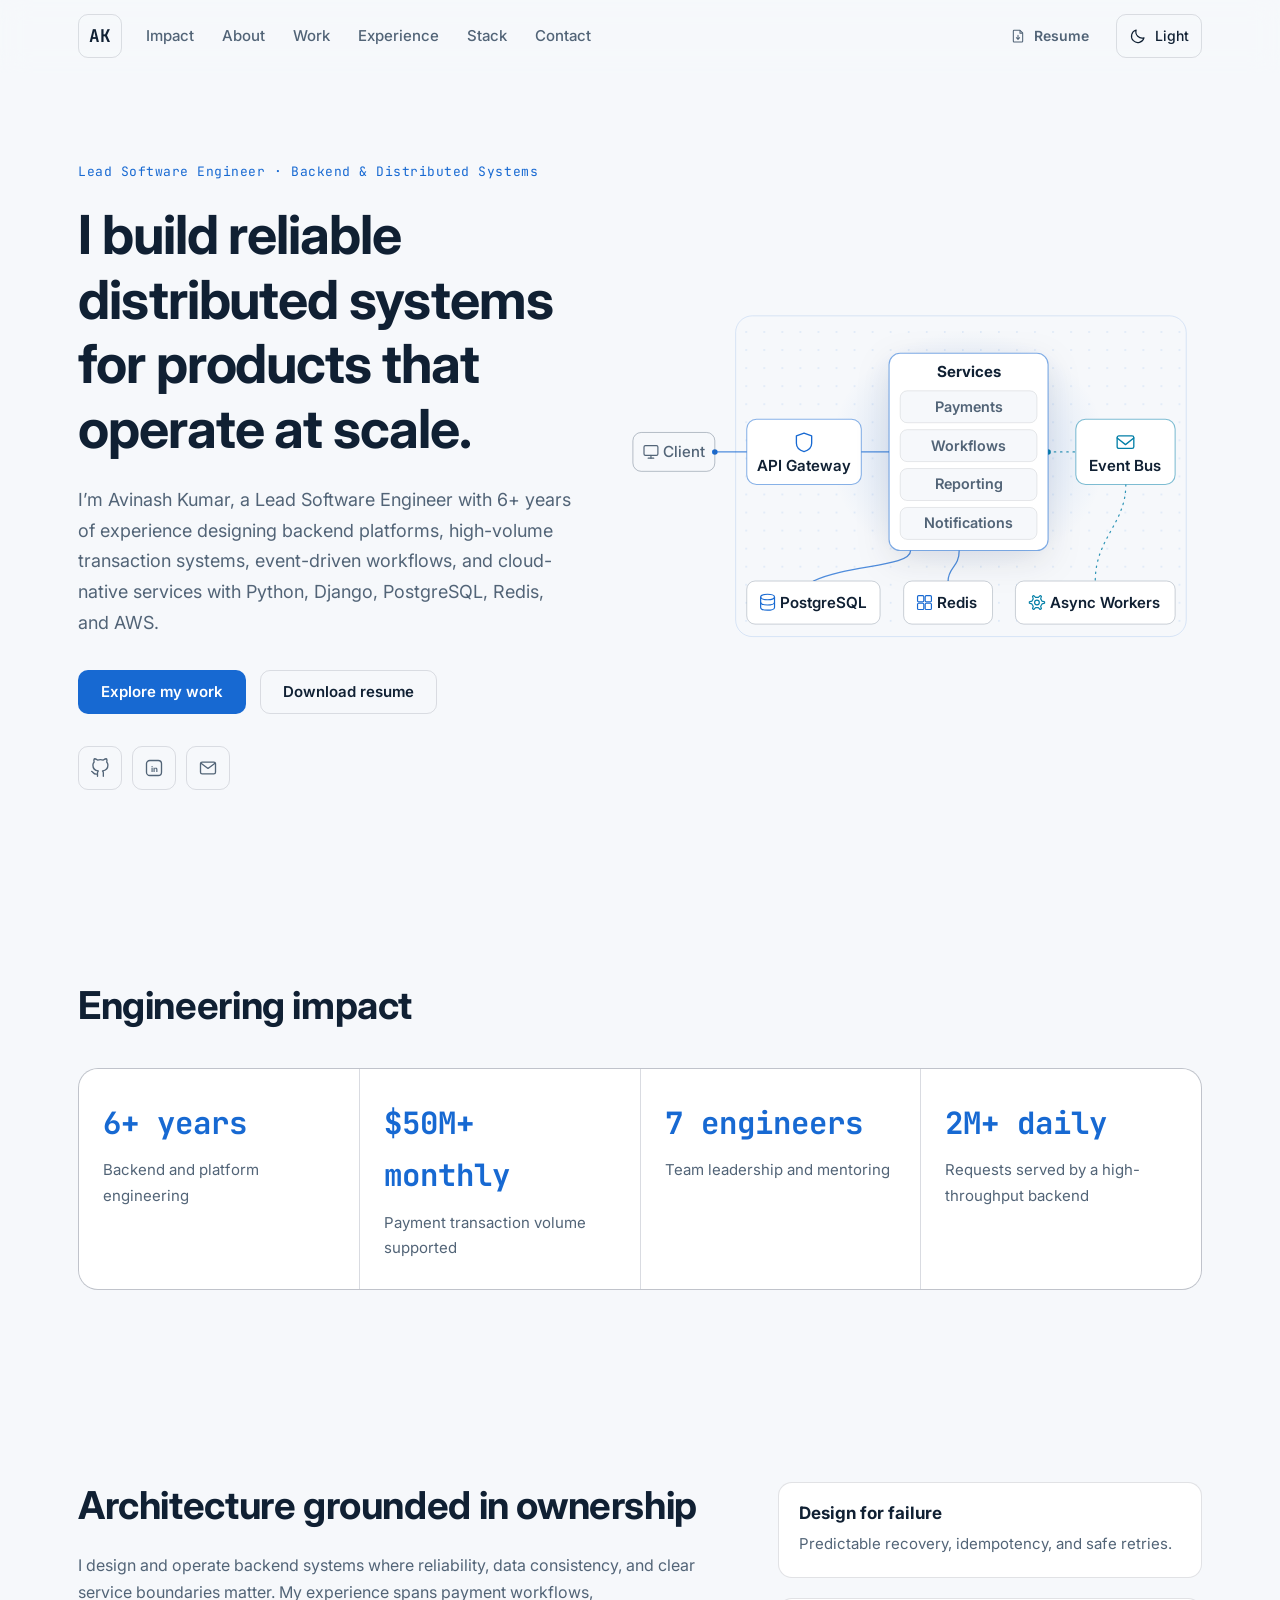
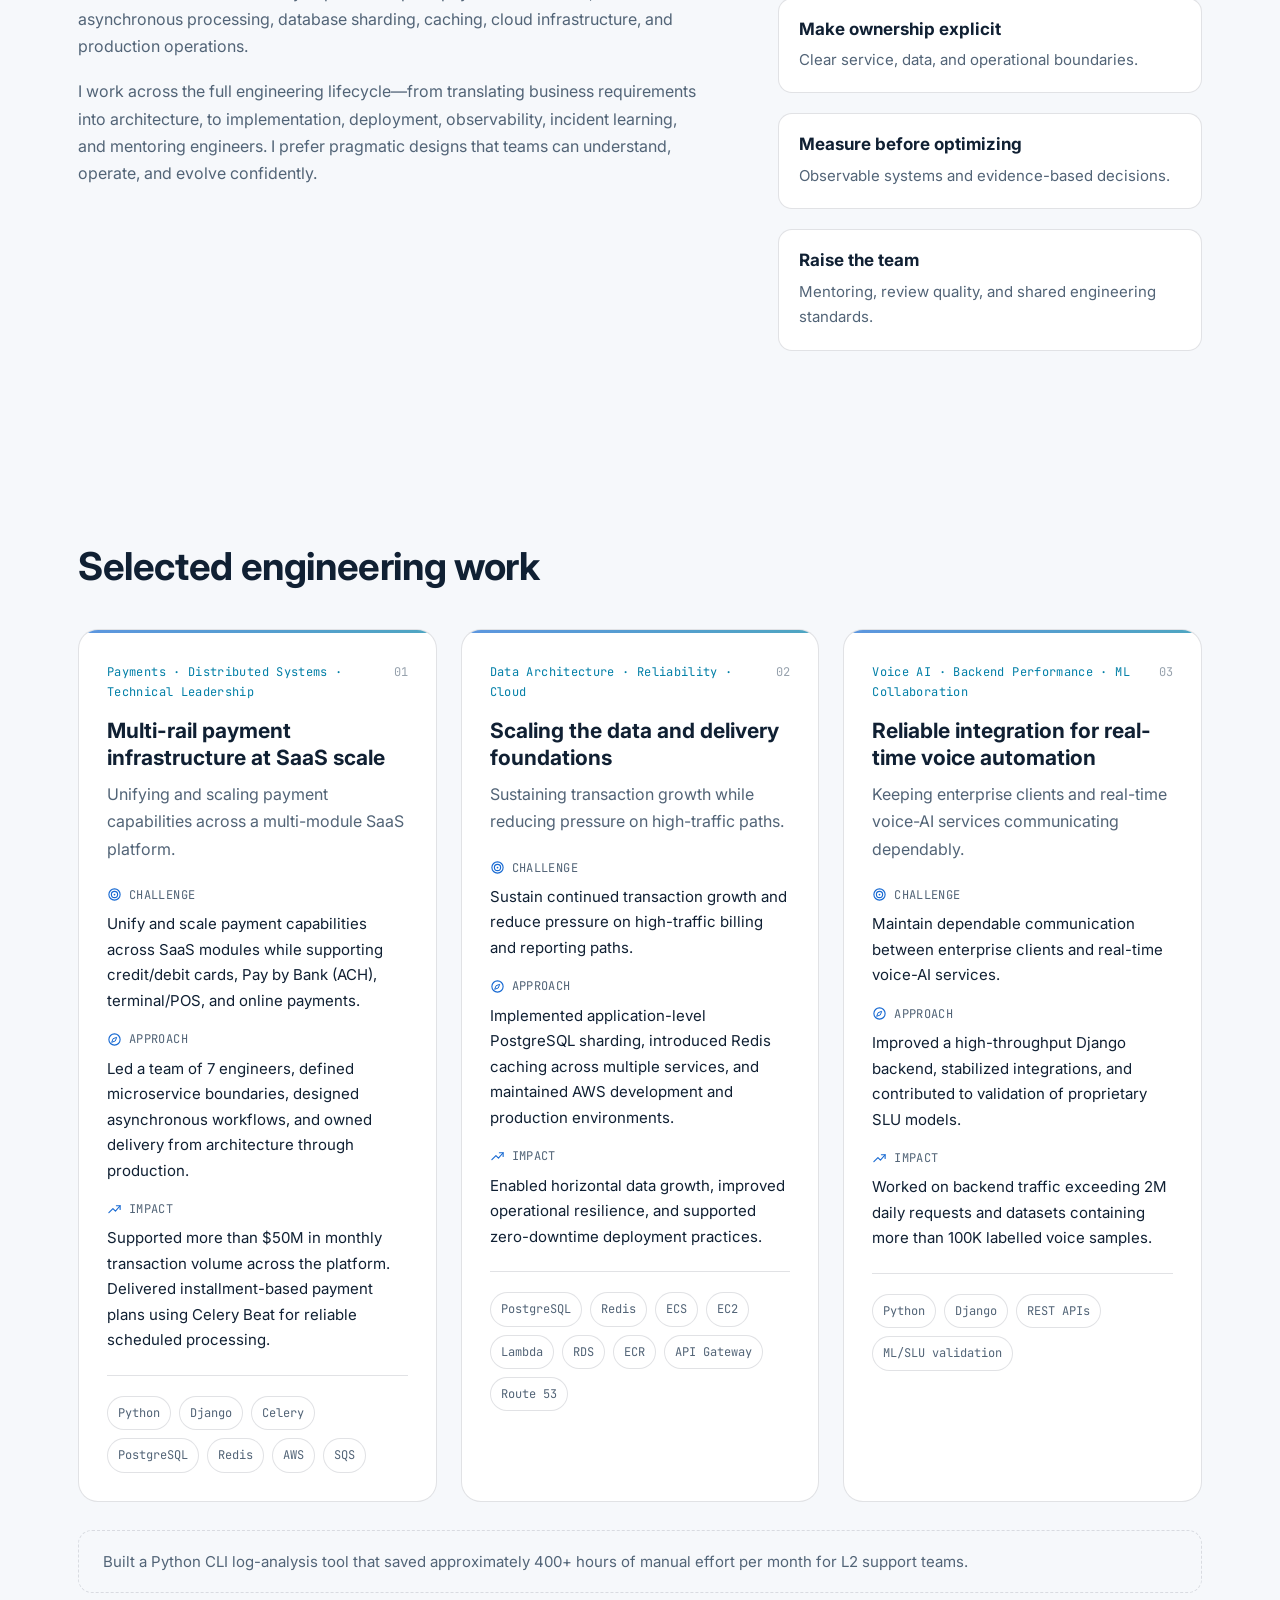
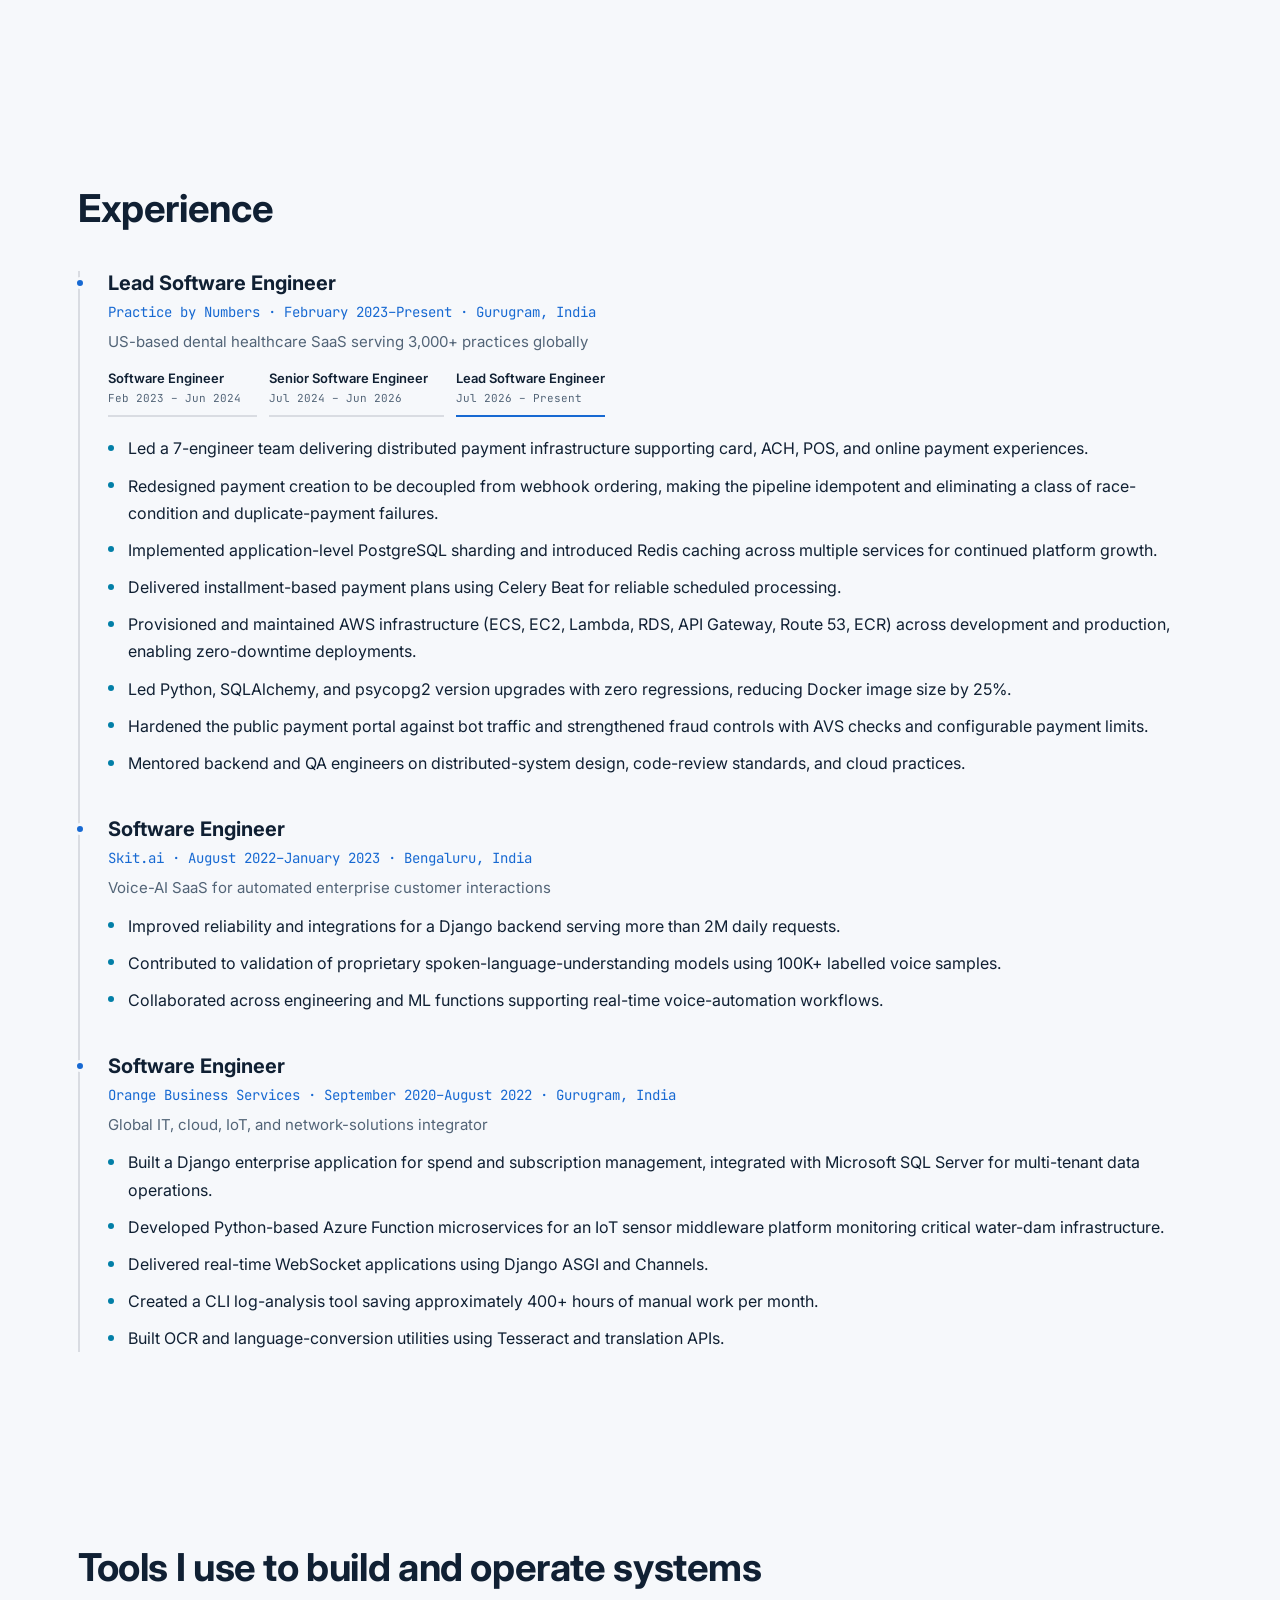
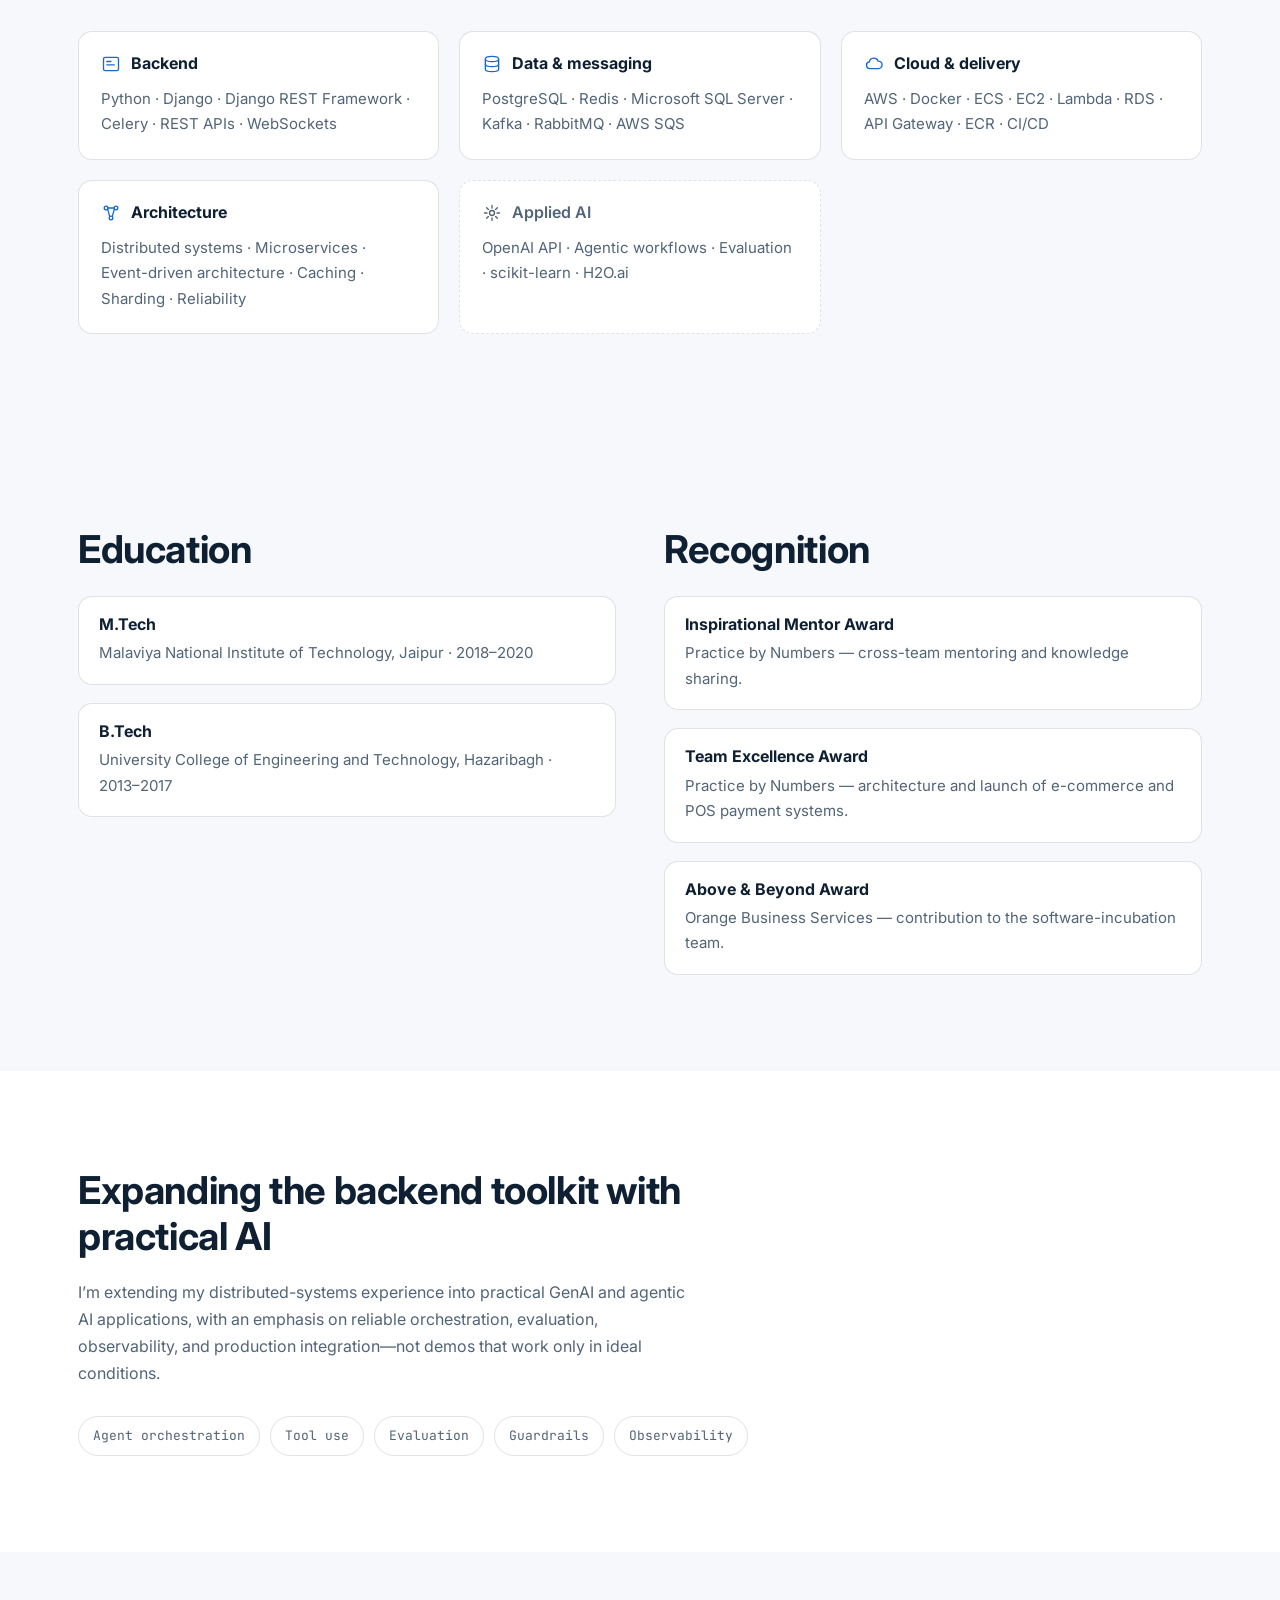
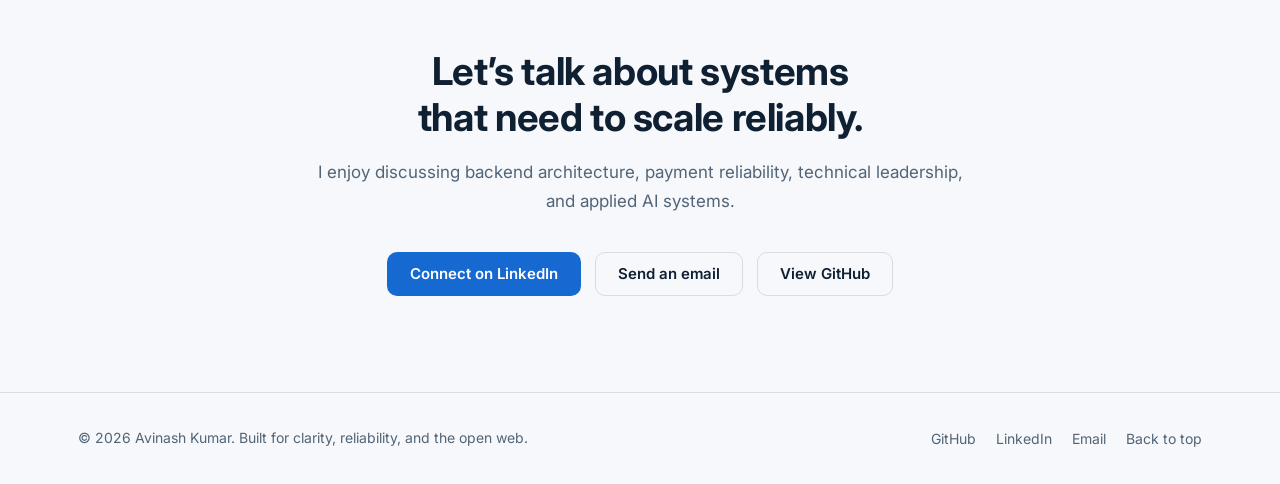
==== commit f8db7998: "minor updates to ui" ====
--- a/index.html
+++ b/index.html
@@ -5,6 +5,7 @@
 <script>
 (function(){
   try {
+    document.documentElement.classList.replace('no-js', 'js');
     var stored = localStorage.getItem('theme');
     var theme = stored === 'light' || stored === 'dark' ? stored : null;
     if (!theme) {
@@ -12,11 +13,17 @@
     }
     document.documentElement.setAttribute('data-theme', theme);
   } catch (e) {}
+  // If main.js never runs (blocked, failed, parse error) restore the scriptless
+  // navigation fallback so the menu stays reachable.
+  document.addEventListener('DOMContentLoaded', function () {
+    var r = document.documentElement;
+    if (!r.classList.contains('nav-ready')) r.classList.add('js-failed');
+  });
 })();
 </script>
 <meta name="viewport" content="width=device-width, initial-scale=1">
-<title>Avinash Kumar | Lead Software Engineer — Distributed Systems &amp; Payments</title>
-<meta name="description" content="Lead Software Engineer building distributed backend systems, payment infrastructure, and cloud-native platforms with Python, Django, PostgreSQL, Redis, and AWS.">
+<title>Avinash Kumar | Lead Software Engineer — Backend &amp; Distributed Systems</title>
+<meta name="description" content="Lead Software Engineer building backend platforms and distributed systems, with deep experience in payment infrastructure, using Python, Django, Redis and AWS.">
 <link rel="canonical" href="https://avina5hkr.github.io/">
 
 <meta name="theme-color" content="#07111f" media="(prefers-color-scheme: dark)">
@@ -26,15 +33,15 @@
 <link rel="apple-touch-icon" href="assets/apple-touch-icon.png">
 
 <meta property="og:type" content="website">
-<meta property="og:title" content="Avinash Kumar | Lead Software Engineer — Distributed Systems &amp; Payments">
-<meta property="og:description" content="Lead Software Engineer building distributed backend systems, payment infrastructure, and cloud-native platforms with Python, Django, PostgreSQL, Redis, and AWS.">
+<meta property="og:title" content="Avinash Kumar | Lead Software Engineer — Backend &amp; Distributed Systems">
+<meta property="og:description" content="Lead Software Engineer building backend platforms and distributed systems, with deep experience in payment infrastructure, using Python, Django, Redis and AWS.">
 <meta property="og:url" content="https://avina5hkr.github.io/">
 <meta property="og:image" content="https://avina5hkr.github.io/assets/og-card.png">
 <meta property="og:image:width" content="1200">
 <meta property="og:image:height" content="630">
 <meta name="twitter:card" content="summary_large_image">
-<meta name="twitter:title" content="Avinash Kumar | Lead Software Engineer — Distributed Systems &amp; Payments">
-<meta name="twitter:description" content="Lead Software Engineer building distributed backend systems, payment infrastructure, and cloud-native platforms with Python, Django, PostgreSQL, Redis, and AWS.">
+<meta name="twitter:title" content="Avinash Kumar | Lead Software Engineer — Backend &amp; Distributed Systems">
+<meta name="twitter:description" content="Lead Software Engineer building backend platforms and distributed systems, with deep experience in payment infrastructure, using Python, Django, Redis and AWS.">
 <meta name="twitter:image" content="https://avina5hkr.github.io/assets/og-card.png">
 
 <link rel="preconnect" href="https://fonts.googleapis.com">
@@ -90,8 +97,8 @@
 
     <nav class="site-nav" aria-label="Primary">
       <ul>
+        <li><a href="#impact">Impact</a></li>
         <li><a href="#about">About</a></li>
-        <li><a href="#impact">Impact</a></li>
         <li><a href="#work">Work</a></li>
         <li><a href="#experience">Experience</a></li>
         <li><a href="#stack">Stack</a></li>
@@ -121,8 +128,8 @@
 
   <nav class="mobile-nav" id="mobile-nav" aria-label="Mobile">
     <ul>
+      <li><a href="#impact">Impact</a></li>
       <li><a href="#about">About</a></li>
-      <li><a href="#impact">Impact</a></li>
       <li><a href="#work">Work</a></li>
       <li><a href="#experience">Experience</a></li>
       <li><a href="#stack">Stack</a></li>
--- a/css/styles.css
+++ b/css/styles.css
@@ -203,8 +203,8 @@
   color: var(--text);
   border: 1px solid var(--border);
   border-radius: 10px;
-  width: 40px;
-  height: 40px;
+  width: 44px;
+  height: 44px;
   display: inline-flex;
   align-items: center;
   justify-content: center;
@@ -238,19 +238,21 @@
   .site-nav ~ .header-actions { margin-inline-start: 0; }
 }
 
-.header-resume {
+/* Qualified with .btn so these win over the later `.btn { display: inline-flex }`
+   rule; otherwise the control shows on small screens and crowds the header. */
+.btn.header-resume {
   display: none;
 }
 
 @media (min-width: 640px) {
-  .header-resume { display: inline-flex; }
+  .btn.header-resume { display: inline-flex; }
 }
 
 .theme-toggle, .menu-toggle {
   display: inline-flex;
   align-items: center;
   gap: 8px;
-  height: 40px;
+  height: 44px;
   padding-inline: 12px;
   border-radius: 10px;
   border: 1px solid var(--border);
@@ -270,7 +272,7 @@
 :root[data-theme="light"] .icon-moon { display: block; }
 
 .menu-toggle {
-  width: 40px;
+  width: 44px;
   padding: 0;
   justify-content: center;
 }
@@ -302,12 +304,59 @@
 .mobile-nav a:hover { background: var(--surface); }
 
 .no-js .mobile-nav { display: block; }
-.js .mobile-nav { display: none; }
-.js .mobile-nav.is-open { display: block; }
-
-/* Controls that only work with JavaScript: hidden until main.js confirms it ran */
+
+/* With JS the panel collapses via a grid row so it can animate. `visibility`
+   keeps the collapsed links out of the tab order and flips only at the end of
+   the closing transition. */
+.js .mobile-nav {
+  display: grid;
+  grid-template-rows: 0fr;
+  opacity: 0;
+  visibility: hidden;
+  translate: 0 -6px;
+  border-top-color: transparent;
+}
+/* Transitions are enabled only after the first paint (see main.js), so the
+   initial no-JS -> JS collapse happens instantly instead of animating and
+   registering a large layout shift. */
+.js.nav-animated .mobile-nav {
+  transition: grid-template-rows 200ms var(--ease), opacity 200ms var(--ease),
+    translate 200ms var(--ease), border-color 200ms var(--ease),
+    visibility 200ms var(--ease);
+}
+/* Block padding is collapsed too: with border-box sizing it would otherwise
+   keep the closed panel ~32px tall and leave a strip under the header. */
+.js .mobile-nav > ul {
+  overflow: hidden;
+  min-height: 0;
+  padding-block: 0;
+}
+.js.nav-animated .mobile-nav > ul { transition: padding-block 200ms var(--ease); }
+.js .mobile-nav.is-open {
+  grid-template-rows: 1fr;
+  opacity: 1;
+  visibility: visible;
+  translate: none;
+  border-top-color: var(--border);
+}
+.js .mobile-nav.is-open > ul { padding-block: 12px 20px; }
+
+/* main.js never ran: fall back to the always-open, scriptless navigation.
+   Declared after the `.js` rules so it wins on source order. */
+.js-failed .mobile-nav {
+  display: block;
+  opacity: 1;
+  visibility: visible;
+  translate: none;
+  border-top-color: var(--border);
+}
+.js-failed .mobile-nav > ul { padding-block: 12px 20px; }
+
+/* Controls that only work with JavaScript: hidden unless main.js confirms it ran */
 .no-js .menu-toggle,
-.no-js .theme-toggle { display: none; }
+.no-js .theme-toggle,
+.js-failed .menu-toggle,
+.js-failed .theme-toggle { display: none; }
 
 @media (min-width: 860px) {
   .mobile-nav { display: none !important; }
@@ -347,12 +396,18 @@
 .btn-ghost:hover { color: var(--text); }
 
 .btn-small {
-  min-height: 40px;
+  min-height: 44px;
   padding: 0 16px;
   font-size: 0.875rem;
 }
 
 .btn .icon { width: 16px; height: 16px; }
+
+/* The transform transition above is only paid off on real pointers */
+@media (hover: hover) and (pointer: fine) {
+  .btn:hover { transform: translateY(-1px); }
+  .btn:active { transform: translateY(0); }
+}
 
 /* Hero */
 .hero {
@@ -376,9 +431,9 @@
   }
   .hero-visual {
     width: 100%;
-    max-width: 820px;
+    max-width: 740px;
     justify-self: center;
-    margin-top: 16px;
+    margin-top: 8px;
   }
 }
 
@@ -399,6 +454,19 @@
     justify-self: end;
     align-self: center;
     margin-top: 0;
+  }
+}
+
+/* Large desktops: buy the diagram more width from the column split and gap
+   rather than from a wider hero container, so the hero copy stays flush with
+   every section heading below it. */
+@media (min-width: 1280px) {
+  .hero-grid {
+    grid-template-columns: minmax(0, 0.92fr) minmax(0, 1.08fr);
+    gap: 44px;
+  }
+  .hero-visual {
+    max-width: 800px;
   }
 }
 
@@ -526,8 +594,10 @@
 /* Storage traffic: a request particle out, a data/ack particle back.
    Both directions ride the same connector path; only the particles move. */
 .data-flow-particle {
+  opacity: 0;
   offset-distance: 0%;
   animation: data-flow 4s cubic-bezier(0.45, 0, 0.55, 1) infinite;
+  animation-fill-mode: both;
 }
 .data-flow-particle.is-return { animation-name: data-flow-return; }
 .data-flow-particle.is-db { fill: var(--primary); }
@@ -628,6 +698,15 @@
   .case-grid { grid-template-columns: repeat(2, 1fr); }
 }
 
+/* Two columns but three cards: centre the orphaned third card */
+@media (min-width: 720px) and (max-width: 1179px) {
+  .case-card:last-child {
+    grid-column: 1 / -1;
+    width: calc(50% - 12px);
+    justify-self: center;
+  }
+}
+
 @media (min-width: 1180px) {
   .case-grid { grid-template-columns: repeat(3, 1fr); }
 }
@@ -642,7 +721,7 @@
   display: flex;
   flex-direction: column;
   overflow: hidden;
-  transition: border-color 220ms var(--ease), transform 220ms var(--ease), box-shadow 220ms var(--ease);
+  transition: border-color 200ms var(--ease), transform 200ms var(--ease), box-shadow 200ms var(--ease);
 }
 
 .case-card::before {
@@ -656,10 +735,14 @@
   opacity: 0.7;
 }
 
-.case-card:hover {
-  border-color: var(--primary);
-  transform: translateY(-4px);
-  box-shadow: 0 24px 48px -28px var(--shadow);
+/* Hover treatment only where there is a real pointer, so touch devices never
+   get stuck in a lifted state after a tap. */
+@media (hover: hover) and (pointer: fine) {
+  .case-card:hover {
+    border-color: var(--primary);
+    transform: translateY(-4px);
+    box-shadow: 0 24px 48px -28px var(--shadow);
+  }
 }
 
 .case-card-head {
@@ -1006,15 +1089,24 @@
 }
 .footer-links a:hover { color: var(--text); }
 
-/* Reveal-on-scroll: only engages once JS confirms readiness */
+/* Reveal-on-scroll: only engages once JS confirms readiness.
+   Uses the independent `translate` property so reveal movement never competes
+   with `transform` based hover states (e.g. the case cards). */
 .js.reveal-ready [data-reveal] {
   opacity: 0;
-  transform: translateY(16px);
-  transition: opacity 500ms var(--ease), transform 500ms var(--ease);
+  translate: 0 16px;
+  transition: opacity 500ms var(--ease), translate 500ms var(--ease);
 }
 .js.reveal-ready [data-reveal].is-visible {
   opacity: 1;
-  transform: none;
+  translate: none;
+}
+
+/* Cards reveal on `translate` but keep their own faster hover transitions */
+.js.reveal-ready .case-card[data-reveal] {
+  transition: opacity 500ms var(--ease), translate 500ms var(--ease),
+    border-color 200ms var(--ease), transform 200ms var(--ease),
+    box-shadow 200ms var(--ease);
 }
 
 /* 404 page */
@@ -1037,8 +1129,14 @@
   }
   .js.reveal-ready [data-reveal] {
     opacity: 1;
+    translate: none;
     transform: none;
   }
+  /* No decorative movement on hover either */
+  .case-card:hover,
+  .btn:hover,
+  .btn:active { transform: none; }
+  .js .mobile-nav { translate: none; }
   .arch-dot { animation: none; opacity: 0; }
   .data-flow-particle,
   .data-flow-particle.is-return { animation: none; opacity: 0; }
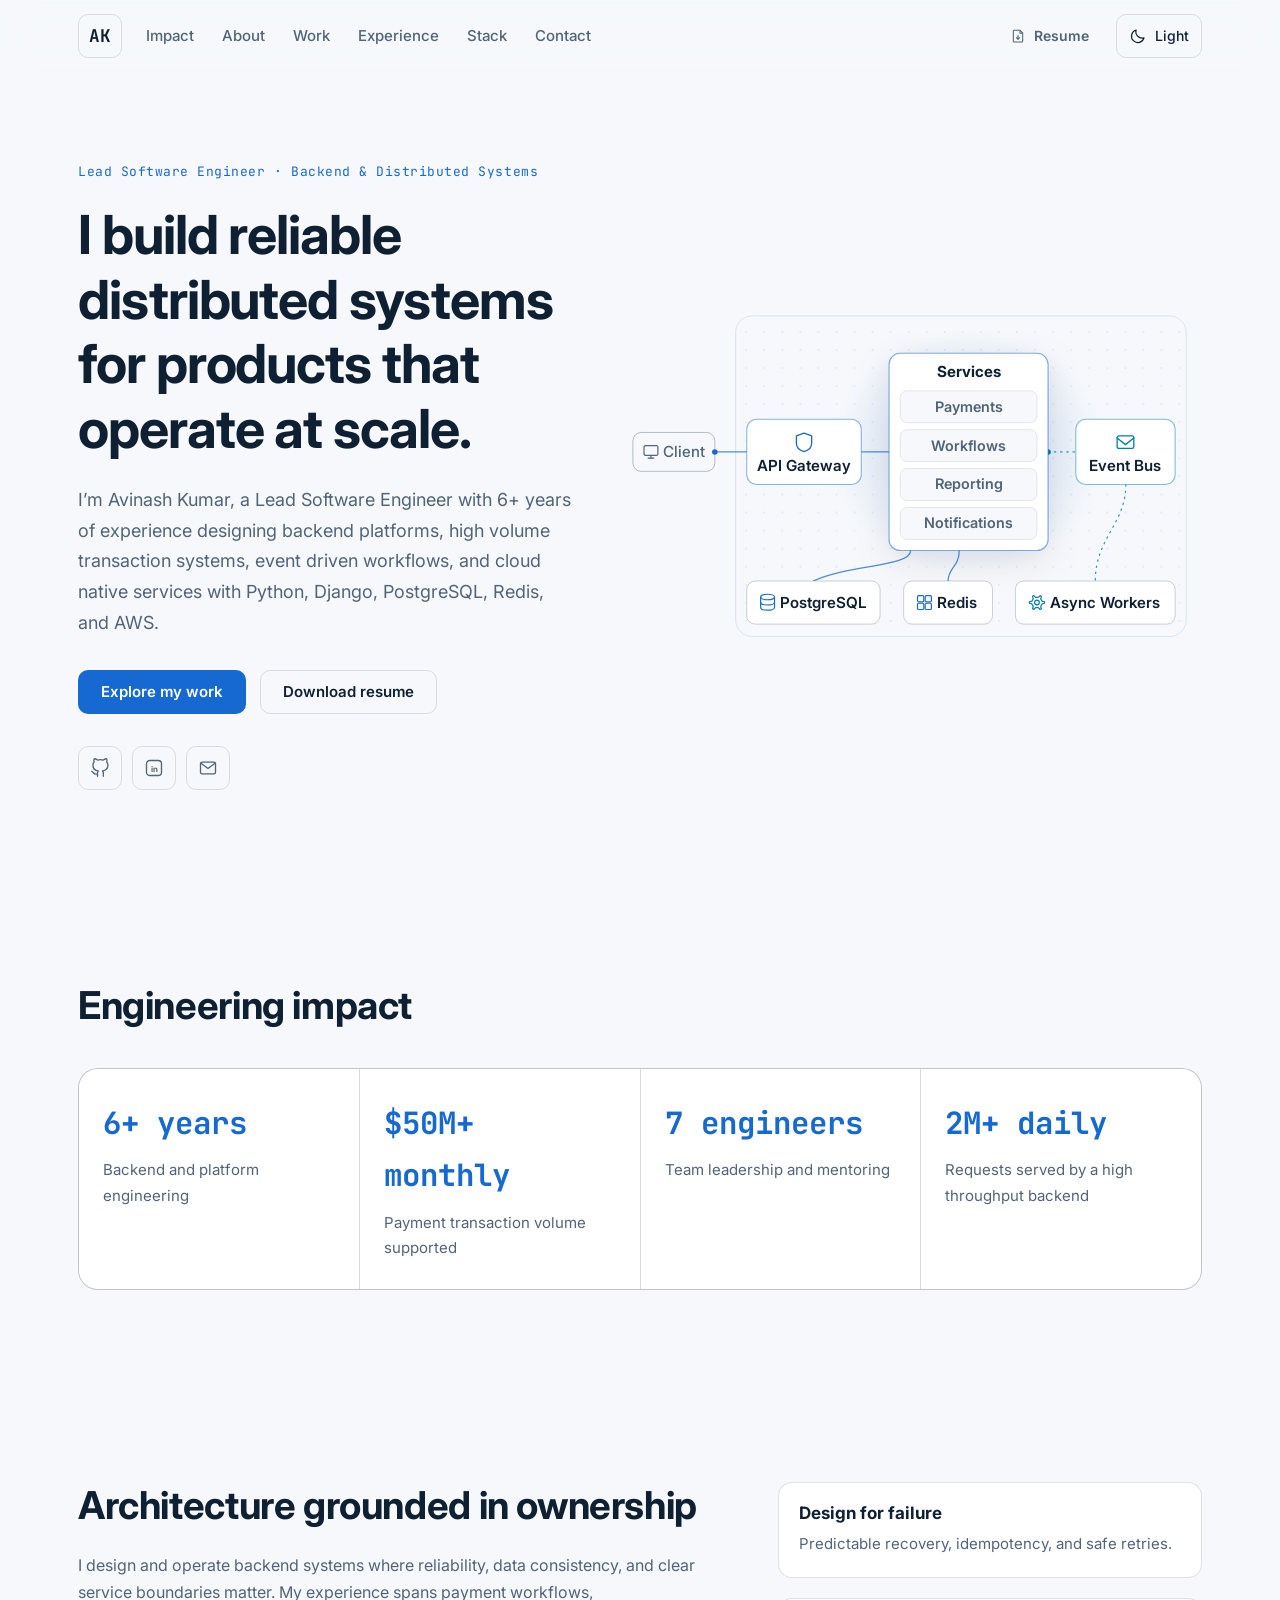
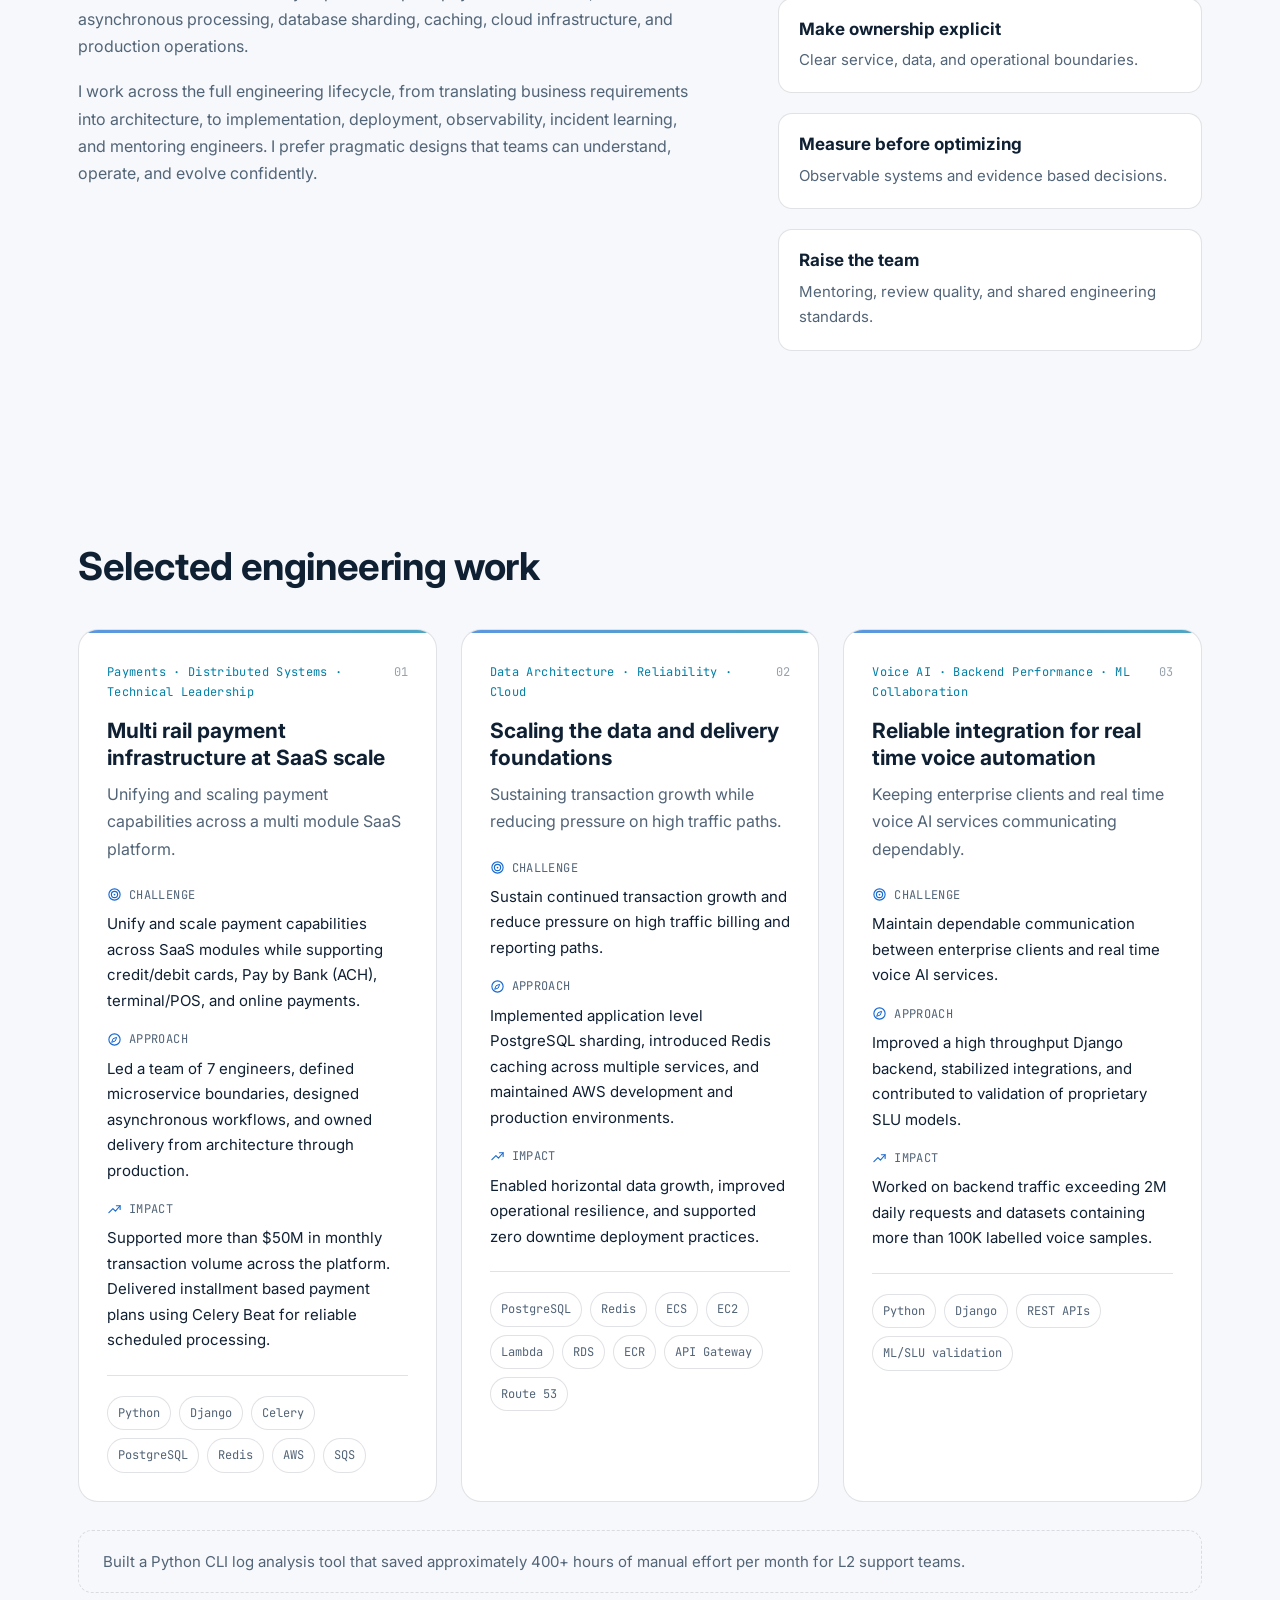
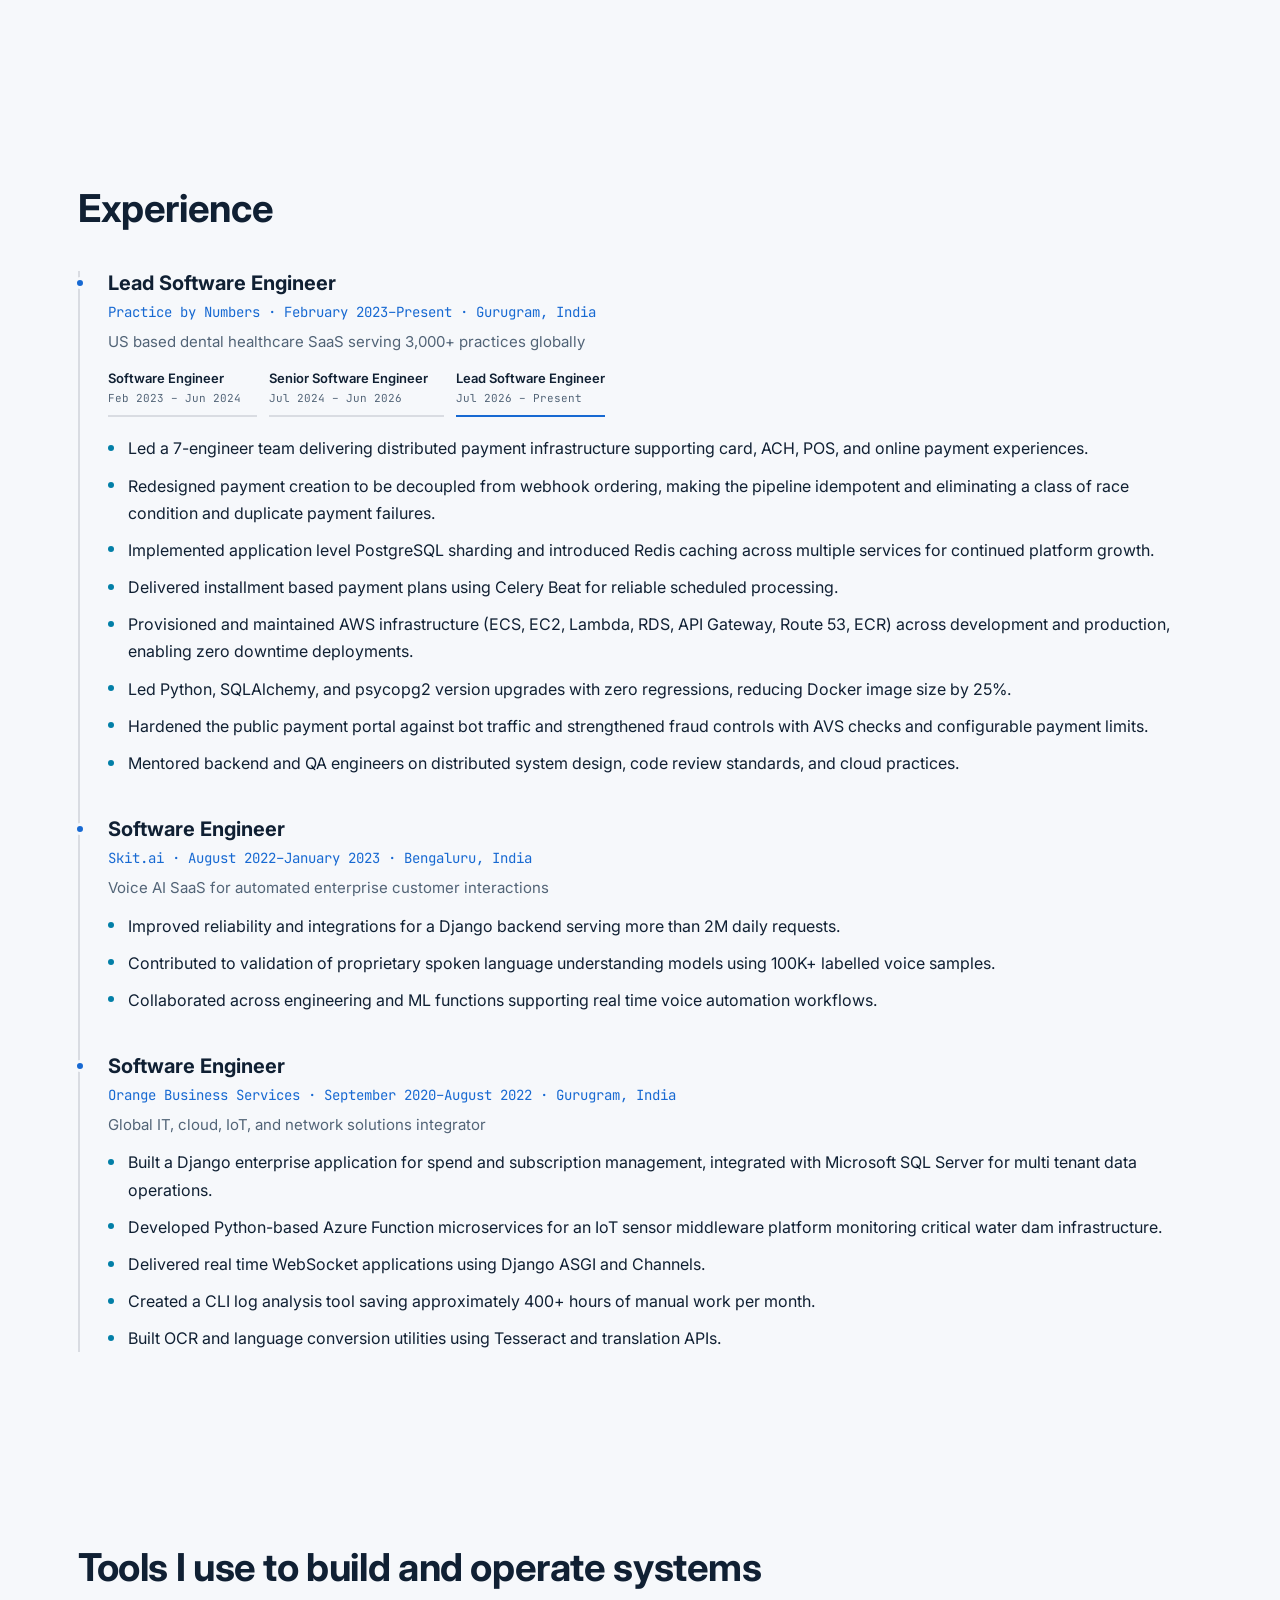
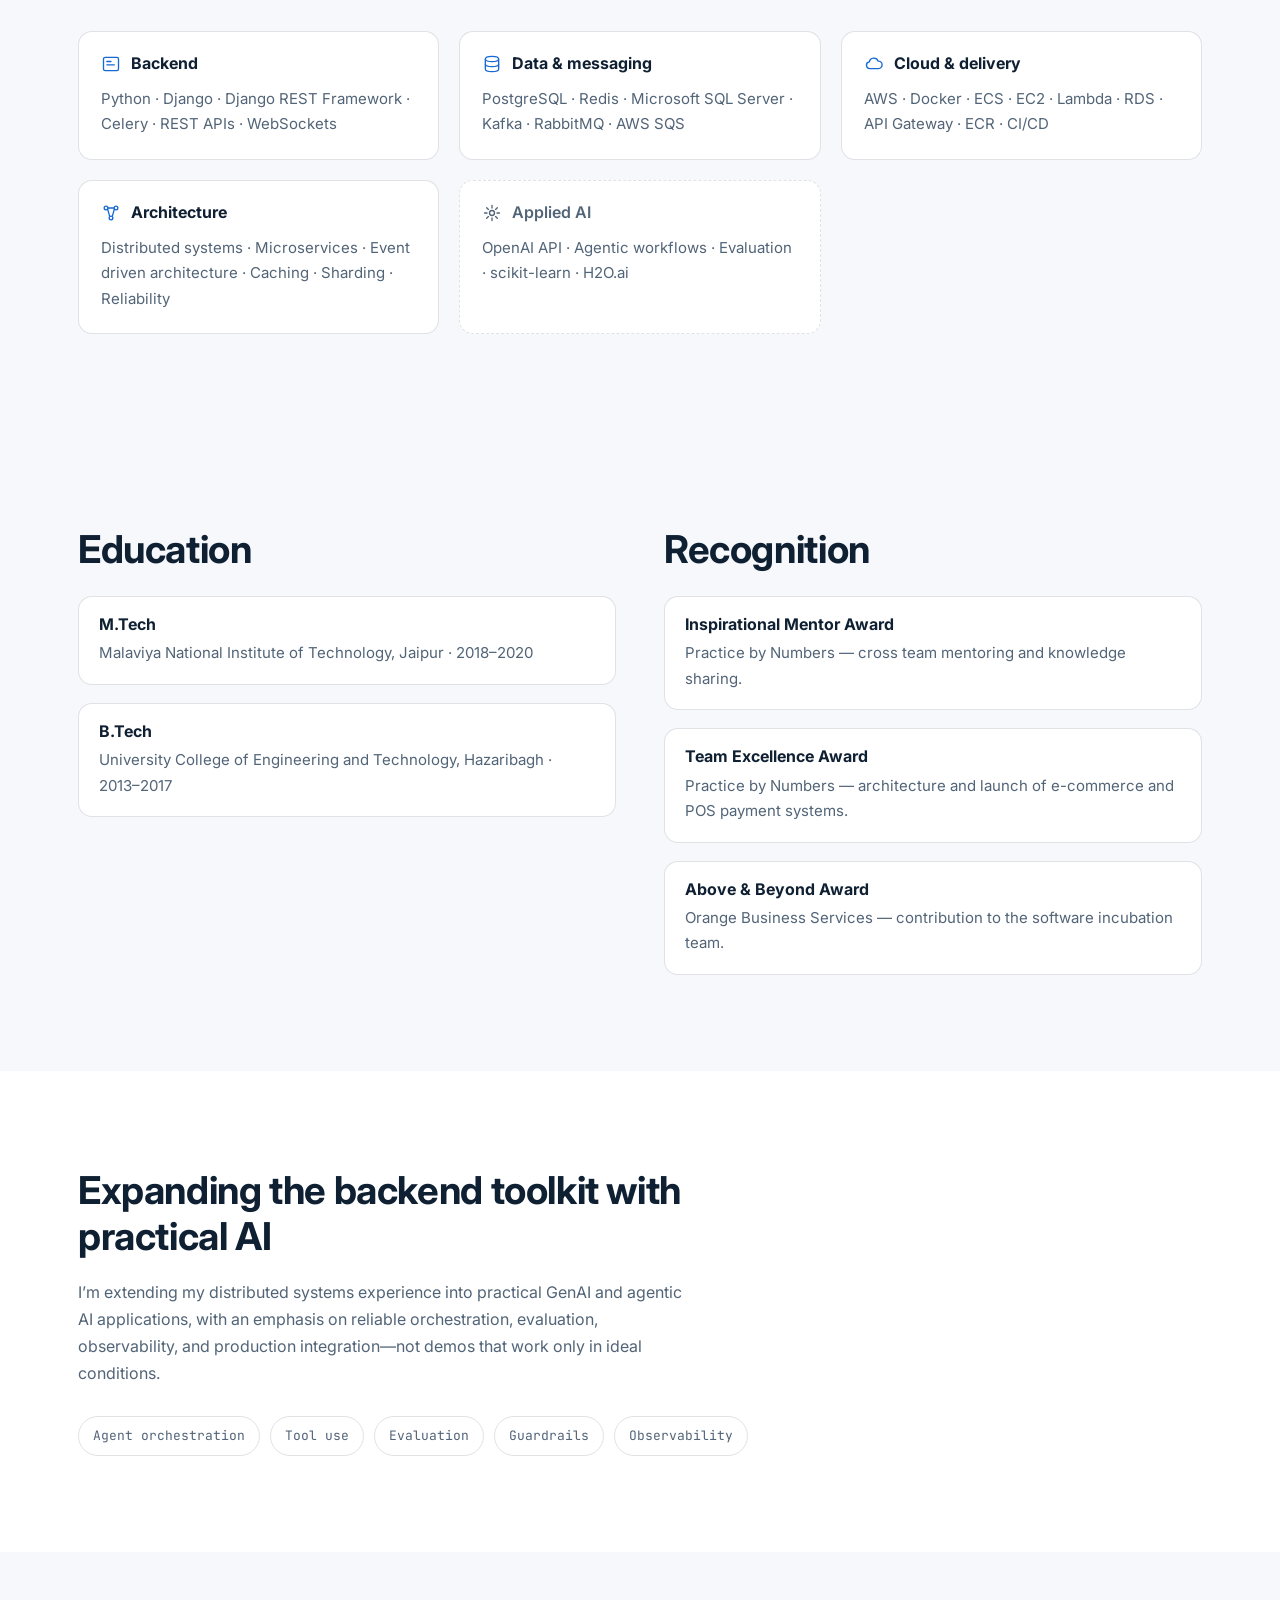
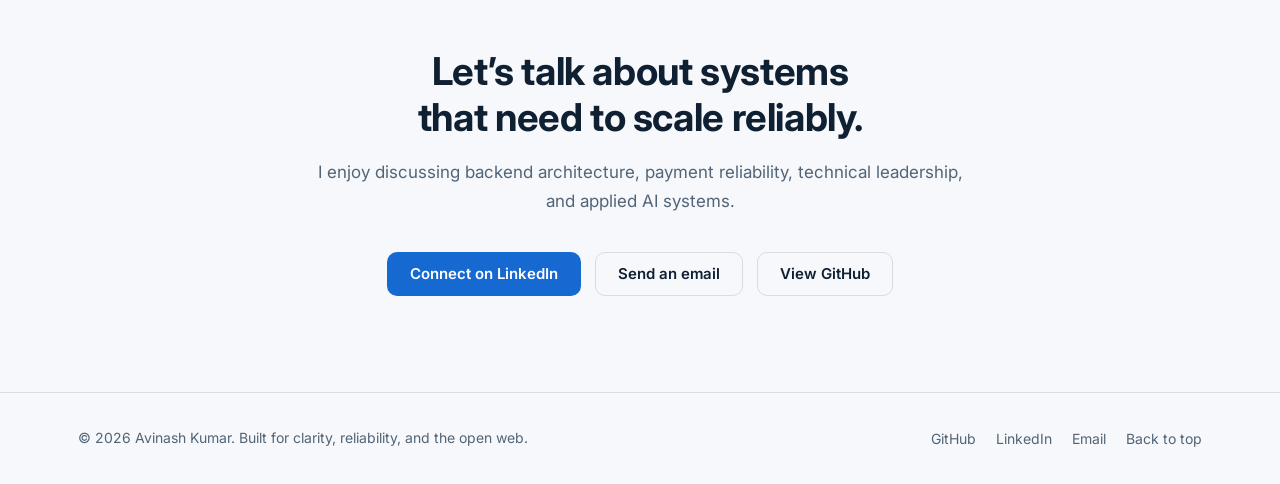
==== commit ae127aa4: "added some minor changes" ====
--- a/index.html
+++ b/index.html
@@ -39,10 +39,12 @@
 <meta property="og:image" content="https://avina5hkr.github.io/assets/og-card.png">
 <meta property="og:image:width" content="1200">
 <meta property="og:image:height" content="630">
+<meta property="og:image:alt" content="Avinash Kumar, Lead Software Engineer — distributed systems, payments and cloud native backend.">
 <meta name="twitter:card" content="summary_large_image">
 <meta name="twitter:title" content="Avinash Kumar | Lead Software Engineer — Backend &amp; Distributed Systems">
 <meta name="twitter:description" content="Lead Software Engineer building backend platforms and distributed systems, with deep experience in payment infrastructure, using Python, Django, Redis and AWS.">
 <meta name="twitter:image" content="https://avina5hkr.github.io/assets/og-card.png">
+<meta name="twitter:image:alt" content="Avinash Kumar, Lead Software Engineer — distributed systems, payments and cloud native backend.">
 
 <link rel="preconnect" href="https://fonts.googleapis.com">
 <link rel="preconnect" href="https://fonts.gstatic.com" crossorigin>
@@ -146,7 +148,7 @@
       <div class="hero-copy">
         <p class="eyebrow">Lead Software Engineer · Backend &amp; Distributed Systems</p>
         <h1>I build reliable distributed systems for products that operate at scale.</h1>
-        <p class="hero-summary">I’m Avinash Kumar, a Lead Software Engineer with 6+ years of experience designing backend platforms, high-volume transaction systems, event-driven workflows, and cloud-native services with Python, Django, PostgreSQL, Redis, and AWS.</p>
+        <p class="hero-summary">I’m Avinash Kumar, a Lead Software Engineer with 6+ years of experience designing backend platforms, high volume transaction systems, event driven workflows, and cloud native services with Python, Django, PostgreSQL, Redis, and AWS.</p>
 
         <div class="hero-ctas">
           <a class="btn btn-primary" href="#work">Explore my work</a>
@@ -323,7 +325,7 @@
         </div>
         <div class="impact-item">
           <dt>2M+ daily</dt>
-          <dd>Requests served by a high-throughput backend</dd>
+          <dd>Requests served by a high throughput backend</dd>
         </div>
       </dl>
     </div>
@@ -334,7 +336,7 @@
       <div class="about-copy">
         <h2>Architecture grounded in ownership</h2>
         <p>I design and operate backend systems where reliability, data consistency, and clear service boundaries matter. My experience spans payment workflows, asynchronous processing, database sharding, caching, cloud infrastructure, and production operations.</p>
-        <p>I work across the full engineering lifecycle—from translating business requirements into architecture, to implementation, deployment, observability, incident learning, and mentoring engineers. I prefer pragmatic designs that teams can understand, operate, and evolve confidently.</p>
+        <p>I work across the full engineering lifecycle, from translating business requirements into architecture, to implementation, deployment, observability, incident learning, and mentoring engineers. I prefer pragmatic designs that teams can understand, operate, and evolve confidently.</p>
       </div>
       <ul class="principles">
         <li>
@@ -347,7 +349,7 @@
         </li>
         <li>
           <h3>Measure before optimizing</h3>
-          <p>Observable systems and evidence-based decisions.</p>
+          <p>Observable systems and evidence based decisions.</p>
         </li>
         <li>
           <h3>Raise the team</h3>
@@ -367,8 +369,8 @@
             <p class="case-category">Payments · Distributed Systems · Technical Leadership</p>
             <span class="case-index" aria-hidden="true">01</span>
           </div>
-          <h3>Multi-rail payment infrastructure at SaaS scale</h3>
-          <p class="case-context">Unifying and scaling payment capabilities across a multi-module SaaS platform.</p>
+          <h3>Multi rail payment infrastructure at SaaS scale</h3>
+          <p class="case-context">Unifying and scaling payment capabilities across a multi module SaaS platform.</p>
           <dl class="case-block">
             <div class="case-stage">
               <dt><svg class="icon" viewBox="0 0 24 24" aria-hidden="true" focusable="false"><circle cx="12" cy="12" r="9" fill="none" stroke="currentColor" stroke-width="1.8"/><circle cx="12" cy="12" r="5" fill="none" stroke="currentColor" stroke-width="1.8"/><circle cx="12" cy="12" r="1.4" fill="currentColor"/></svg>Challenge</dt>
@@ -380,7 +382,7 @@
             </div>
             <div class="case-stage">
               <dt><svg class="icon" viewBox="0 0 24 24" aria-hidden="true" focusable="false"><path d="M3 17 9.5 10.5 13.5 14.5 21 6" fill="none" stroke="currentColor" stroke-width="1.8" stroke-linecap="round" stroke-linejoin="round"/><path d="M15 6h6v6" fill="none" stroke="currentColor" stroke-width="1.8" stroke-linecap="round" stroke-linejoin="round"/></svg>Impact</dt>
-              <dd>Supported more than $50M in monthly transaction volume across the platform. Delivered installment-based payment plans using Celery Beat for reliable scheduled processing.</dd>
+              <dd>Supported more than $50M in monthly transaction volume across the platform. Delivered installment based payment plans using Celery Beat for reliable scheduled processing.</dd>
             </div>
           </dl>
           <ul class="tech-list">
@@ -394,19 +396,19 @@
             <span class="case-index" aria-hidden="true">02</span>
           </div>
           <h3>Scaling the data and delivery foundations</h3>
-          <p class="case-context">Sustaining transaction growth while reducing pressure on high-traffic paths.</p>
+          <p class="case-context">Sustaining transaction growth while reducing pressure on high traffic paths.</p>
           <dl class="case-block">
             <div class="case-stage">
               <dt><svg class="icon" viewBox="0 0 24 24" aria-hidden="true" focusable="false"><circle cx="12" cy="12" r="9" fill="none" stroke="currentColor" stroke-width="1.8"/><circle cx="12" cy="12" r="5" fill="none" stroke="currentColor" stroke-width="1.8"/><circle cx="12" cy="12" r="1.4" fill="currentColor"/></svg>Challenge</dt>
-              <dd>Sustain continued transaction growth and reduce pressure on high-traffic billing and reporting paths.</dd>
+              <dd>Sustain continued transaction growth and reduce pressure on high traffic billing and reporting paths.</dd>
             </div>
             <div class="case-stage">
               <dt><svg class="icon" viewBox="0 0 24 24" aria-hidden="true" focusable="false"><circle cx="12" cy="12" r="9" fill="none" stroke="currentColor" stroke-width="1.8"/><path d="m15.5 8.5-2.2 5.8-5.8 2.2 2.2-5.8z" fill="none" stroke="currentColor" stroke-width="1.6" stroke-linejoin="round"/></svg>Approach</dt>
-              <dd>Implemented application-level PostgreSQL sharding, introduced Redis caching across multiple services, and maintained AWS development and production environments.</dd>
+              <dd>Implemented application level PostgreSQL sharding, introduced Redis caching across multiple services, and maintained AWS development and production environments.</dd>
             </div>
             <div class="case-stage">
               <dt><svg class="icon" viewBox="0 0 24 24" aria-hidden="true" focusable="false"><path d="M3 17 9.5 10.5 13.5 14.5 21 6" fill="none" stroke="currentColor" stroke-width="1.8" stroke-linecap="round" stroke-linejoin="round"/><path d="M15 6h6v6" fill="none" stroke="currentColor" stroke-width="1.8" stroke-linecap="round" stroke-linejoin="round"/></svg>Impact</dt>
-              <dd>Enabled horizontal data growth, improved operational resilience, and supported zero-downtime deployment practices.</dd>
+              <dd>Enabled horizontal data growth, improved operational resilience, and supported zero downtime deployment practices.</dd>
             </div>
           </dl>
           <ul class="tech-list">
@@ -419,16 +421,16 @@
             <p class="case-category">Voice AI · Backend Performance · ML Collaboration</p>
             <span class="case-index" aria-hidden="true">03</span>
           </div>
-          <h3>Reliable integration for real-time voice automation</h3>
-          <p class="case-context">Keeping enterprise clients and real-time voice-AI services communicating dependably.</p>
+          <h3>Reliable integration for real time voice automation</h3>
+          <p class="case-context">Keeping enterprise clients and real time voice AI services communicating dependably.</p>
           <dl class="case-block">
             <div class="case-stage">
               <dt><svg class="icon" viewBox="0 0 24 24" aria-hidden="true" focusable="false"><circle cx="12" cy="12" r="9" fill="none" stroke="currentColor" stroke-width="1.8"/><circle cx="12" cy="12" r="5" fill="none" stroke="currentColor" stroke-width="1.8"/><circle cx="12" cy="12" r="1.4" fill="currentColor"/></svg>Challenge</dt>
-              <dd>Maintain dependable communication between enterprise clients and real-time voice-AI services.</dd>
+              <dd>Maintain dependable communication between enterprise clients and real time voice AI services.</dd>
             </div>
             <div class="case-stage">
               <dt><svg class="icon" viewBox="0 0 24 24" aria-hidden="true" focusable="false"><circle cx="12" cy="12" r="9" fill="none" stroke="currentColor" stroke-width="1.8"/><path d="m15.5 8.5-2.2 5.8-5.8 2.2 2.2-5.8z" fill="none" stroke="currentColor" stroke-width="1.6" stroke-linejoin="round"/></svg>Approach</dt>
-              <dd>Improved a high-throughput Django backend, stabilized integrations, and contributed to validation of proprietary SLU models.</dd>
+              <dd>Improved a high throughput Django backend, stabilized integrations, and contributed to validation of proprietary SLU models.</dd>
             </div>
             <div class="case-stage">
               <dt><svg class="icon" viewBox="0 0 24 24" aria-hidden="true" focusable="false"><path d="M3 17 9.5 10.5 13.5 14.5 21 6" fill="none" stroke="currentColor" stroke-width="1.8" stroke-linecap="round" stroke-linejoin="round"/><path d="M15 6h6v6" fill="none" stroke="currentColor" stroke-width="1.8" stroke-linecap="round" stroke-linejoin="round"/></svg>Impact</dt>
@@ -441,7 +443,7 @@
         </article>
       </div>
 
-      <p class="highlight-strip">Built a Python CLI log-analysis tool that saved approximately 400+ hours of manual effort per month for L2 support teams.</p>
+      <p class="highlight-strip">Built a Python CLI log analysis tool that saved approximately 400+ hours of manual effort per month for L2 support teams.</p>
     </div>
   </section>
 
@@ -454,7 +456,7 @@
           <div class="timeline-content">
             <h3>Lead Software Engineer</h3>
             <p class="timeline-meta">Practice by Numbers · February 2023–Present · Gurugram, India</p>
-            <p class="timeline-descriptor">US-based dental healthcare SaaS serving 3,000+ practices globally</p>
+            <p class="timeline-descriptor">US based dental healthcare SaaS serving 3,000+ practices globally</p>
             <ul class="role-progression">
               <li><span class="role-title">Software Engineer</span><span class="role-dates">Feb 2023 – Jun 2024</span></li>
               <li><span class="role-title">Senior Software Engineer</span><span class="role-dates">Jul 2024 – Jun 2026</span></li>
@@ -462,13 +464,13 @@
             </ul>
             <ul class="timeline-highlights">
               <li>Led a 7-engineer team delivering distributed payment infrastructure supporting card, ACH, POS, and online payment experiences.</li>
-              <li>Redesigned payment creation to be decoupled from webhook ordering, making the pipeline idempotent and eliminating a class of race-condition and duplicate-payment failures.</li>
-              <li>Implemented application-level PostgreSQL sharding and introduced Redis caching across multiple services for continued platform growth.</li>
-              <li>Delivered installment-based payment plans using Celery Beat for reliable scheduled processing.</li>
-              <li>Provisioned and maintained AWS infrastructure (ECS, EC2, Lambda, RDS, API Gateway, Route 53, ECR) across development and production, enabling zero-downtime deployments.</li>
+              <li>Redesigned payment creation to be decoupled from webhook ordering, making the pipeline idempotent and eliminating a class of race condition and duplicate payment failures.</li>
+              <li>Implemented application level PostgreSQL sharding and introduced Redis caching across multiple services for continued platform growth.</li>
+              <li>Delivered installment based payment plans using Celery Beat for reliable scheduled processing.</li>
+              <li>Provisioned and maintained AWS infrastructure (ECS, EC2, Lambda, RDS, API Gateway, Route 53, ECR) across development and production, enabling zero downtime deployments.</li>
               <li>Led Python, SQLAlchemy, and psycopg2 version upgrades with zero regressions, reducing Docker image size by 25%.</li>
               <li>Hardened the public payment portal against bot traffic and strengthened fraud controls with AVS checks and configurable payment limits.</li>
-              <li>Mentored backend and QA engineers on distributed-system design, code-review standards, and cloud practices.</li>
+              <li>Mentored backend and QA engineers on distributed system design, code review standards, and cloud practices.</li>
             </ul>
           </div>
         </li>
@@ -478,11 +480,11 @@
           <div class="timeline-content">
             <h3>Software Engineer</h3>
             <p class="timeline-meta">Skit.ai · August 2022–January 2023 · Bengaluru, India</p>
-            <p class="timeline-descriptor">Voice-AI SaaS for automated enterprise customer interactions</p>
+            <p class="timeline-descriptor">Voice AI SaaS for automated enterprise customer interactions</p>
             <ul class="timeline-highlights">
               <li>Improved reliability and integrations for a Django backend serving more than 2M daily requests.</li>
-              <li>Contributed to validation of proprietary spoken-language-understanding models using 100K+ labelled voice samples.</li>
-              <li>Collaborated across engineering and ML functions supporting real-time voice-automation workflows.</li>
+              <li>Contributed to validation of proprietary spoken language understanding models using 100K+ labelled voice samples.</li>
+              <li>Collaborated across engineering and ML functions supporting real time voice automation workflows.</li>
             </ul>
           </div>
         </li>
@@ -492,13 +494,13 @@
           <div class="timeline-content">
             <h3>Software Engineer</h3>
             <p class="timeline-meta">Orange Business Services · September 2020–August 2022 · Gurugram, India</p>
-            <p class="timeline-descriptor">Global IT, cloud, IoT, and network-solutions integrator</p>
+            <p class="timeline-descriptor">Global IT, cloud, IoT, and network solutions integrator</p>
             <ul class="timeline-highlights">
-              <li>Built a Django enterprise application for spend and subscription management, integrated with Microsoft SQL Server for multi-tenant data operations.</li>
-              <li>Developed Python-based Azure Function microservices for an IoT sensor middleware platform monitoring critical water-dam infrastructure.</li>
-              <li>Delivered real-time WebSocket applications using Django ASGI and Channels.</li>
-              <li>Created a CLI log-analysis tool saving approximately 400+ hours of manual work per month.</li>
-              <li>Built OCR and language-conversion utilities using Tesseract and translation APIs.</li>
+              <li>Built a Django enterprise application for spend and subscription management, integrated with Microsoft SQL Server for multi tenant data operations.</li>
+              <li>Developed Python-based Azure Function microservices for an IoT sensor middleware platform monitoring critical water dam infrastructure.</li>
+              <li>Delivered real time WebSocket applications using Django ASGI and Channels.</li>
+              <li>Created a CLI log analysis tool saving approximately 400+ hours of manual work per month.</li>
+              <li>Built OCR and language conversion utilities using Tesseract and translation APIs.</li>
             </ul>
           </div>
         </li>
@@ -524,7 +526,7 @@
         </div>
         <div class="stack-group">
           <h3><svg class="icon" viewBox="0 0 24 24" aria-hidden="true" focusable="false"><circle cx="6" cy="6" r="2.2" fill="none" stroke="currentColor" stroke-width="1.6"/><circle cx="18" cy="6" r="2.2" fill="none" stroke="currentColor" stroke-width="1.6"/><circle cx="12" cy="18" r="2.2" fill="none" stroke="currentColor" stroke-width="1.6"/><path d="M7.9 7.1 10.4 16M16.1 7.1 13.6 16M8.2 6h7.6" stroke="currentColor" stroke-width="1.6"/></svg>Architecture</h3>
-          <p>Distributed systems · Microservices · Event-driven architecture · Caching · Sharding · Reliability</p>
+          <p>Distributed systems · Microservices · Event driven architecture · Caching · Sharding · Reliability</p>
         </div>
         <div class="stack-group stack-group-secondary">
           <h3><svg class="icon" viewBox="0 0 24 24" aria-hidden="true" focusable="false"><path d="M12 3v3M12 18v3M3 12h3M18 12h3M5.6 5.6l2.1 2.1M16.3 16.3l2.1 2.1M5.6 18.4l2.1-2.1M16.3 7.7l2.1-2.1" stroke="currentColor" stroke-width="1.6" stroke-linecap="round"/><circle cx="12" cy="12" r="3" fill="none" stroke="currentColor" stroke-width="1.6"/></svg>Applied AI</h3>
@@ -554,7 +556,7 @@
         <ul class="recognition-list">
           <li>
             <h3>Inspirational Mentor Award</h3>
-            <p>Practice by Numbers — cross-team mentoring and knowledge sharing.</p>
+            <p>Practice by Numbers — cross team mentoring and knowledge sharing.</p>
           </li>
           <li>
             <h3>Team Excellence Award</h3>
@@ -562,7 +564,7 @@
           </li>
           <li>
             <h3>Above &amp; Beyond Award</h3>
-            <p>Orange Business Services — contribution to the software-incubation team.</p>
+            <p>Orange Business Services — contribution to the software incubation team.</p>
           </li>
         </ul>
       </div>
@@ -572,7 +574,7 @@
   <section class="focus" id="focus">
     <div class="section-inner">
       <h2>Expanding the backend toolkit with practical AI</h2>
-      <p>I’m extending my distributed-systems experience into practical GenAI and agentic AI applications, with an emphasis on reliable orchestration, evaluation, observability, and production integration—not demos that work only in ideal conditions.</p>
+      <p>I’m extending my distributed systems experience into practical GenAI and agentic AI applications, with an emphasis on reliable orchestration, evaluation, observability, and production integration—not demos that work only in ideal conditions.</p>
       <ul class="focus-chips">
         <li>Agent orchestration</li>
         <li>Tool use</li>
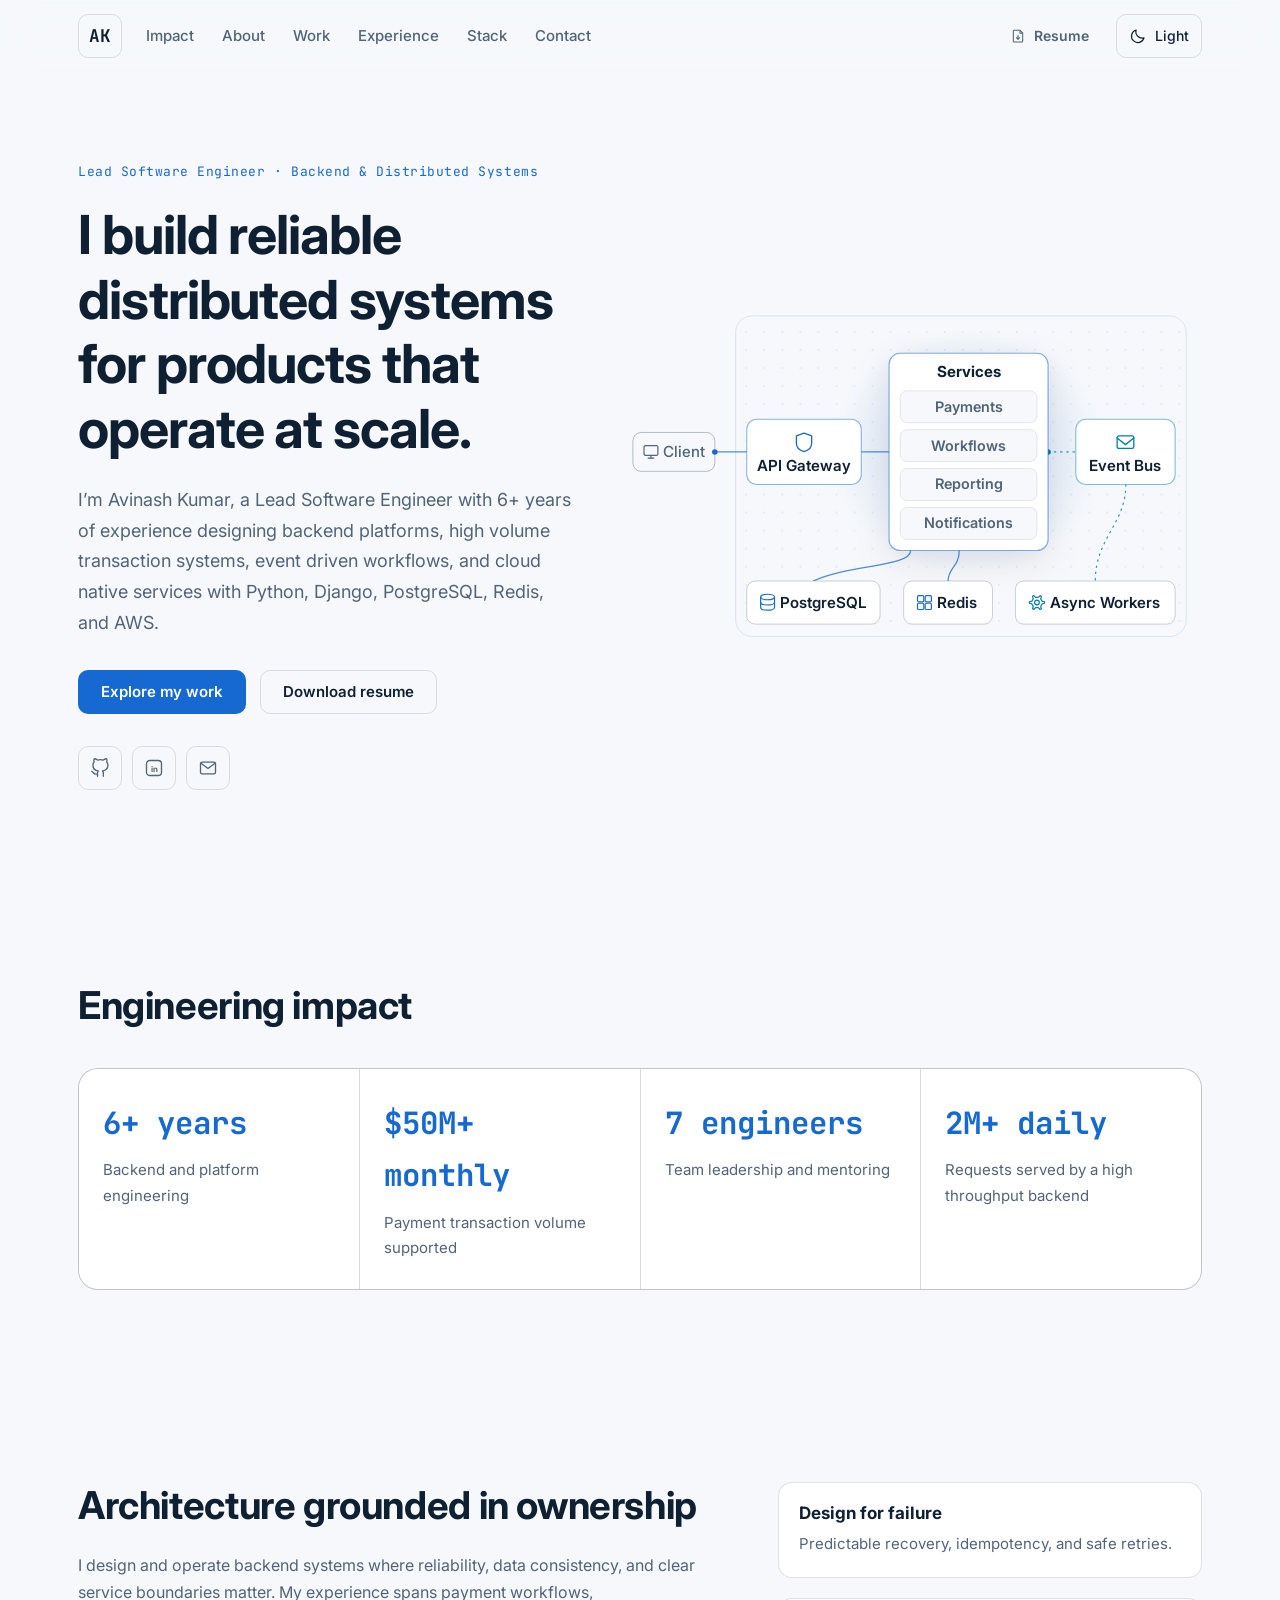
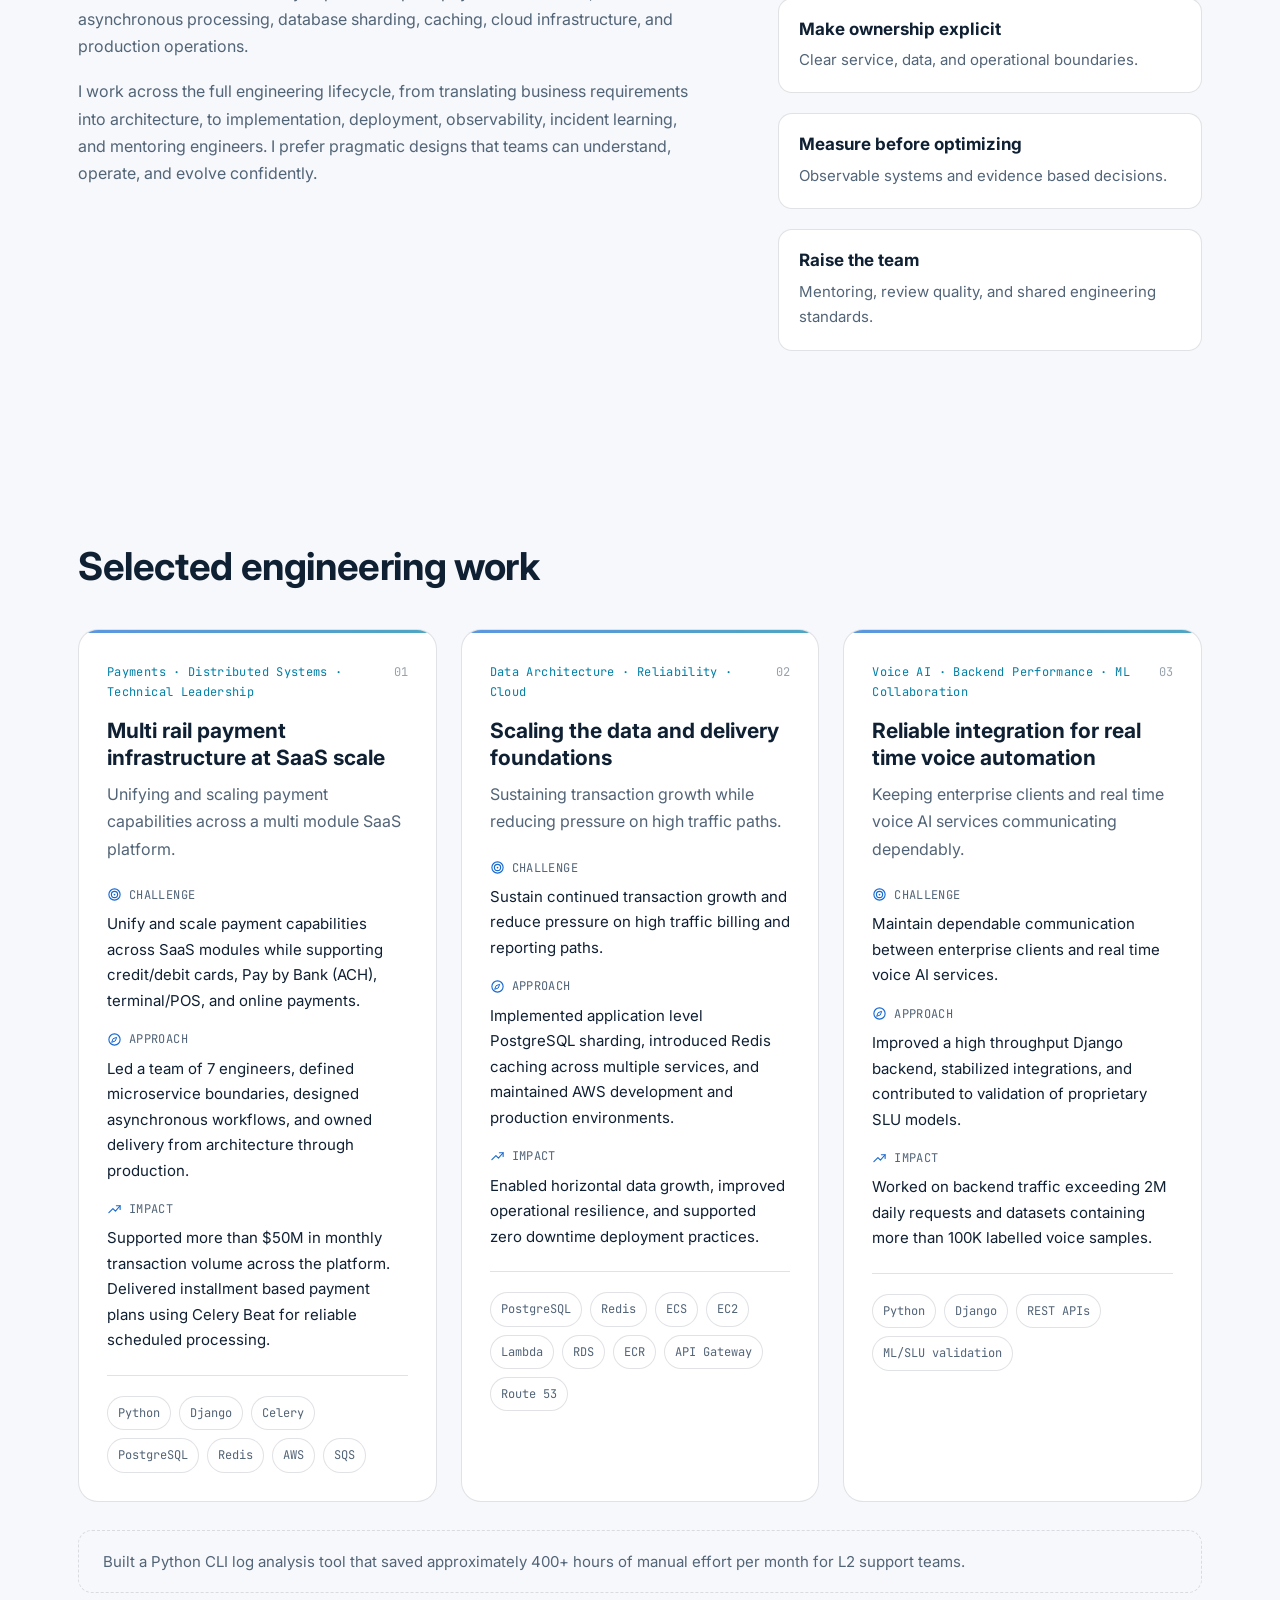
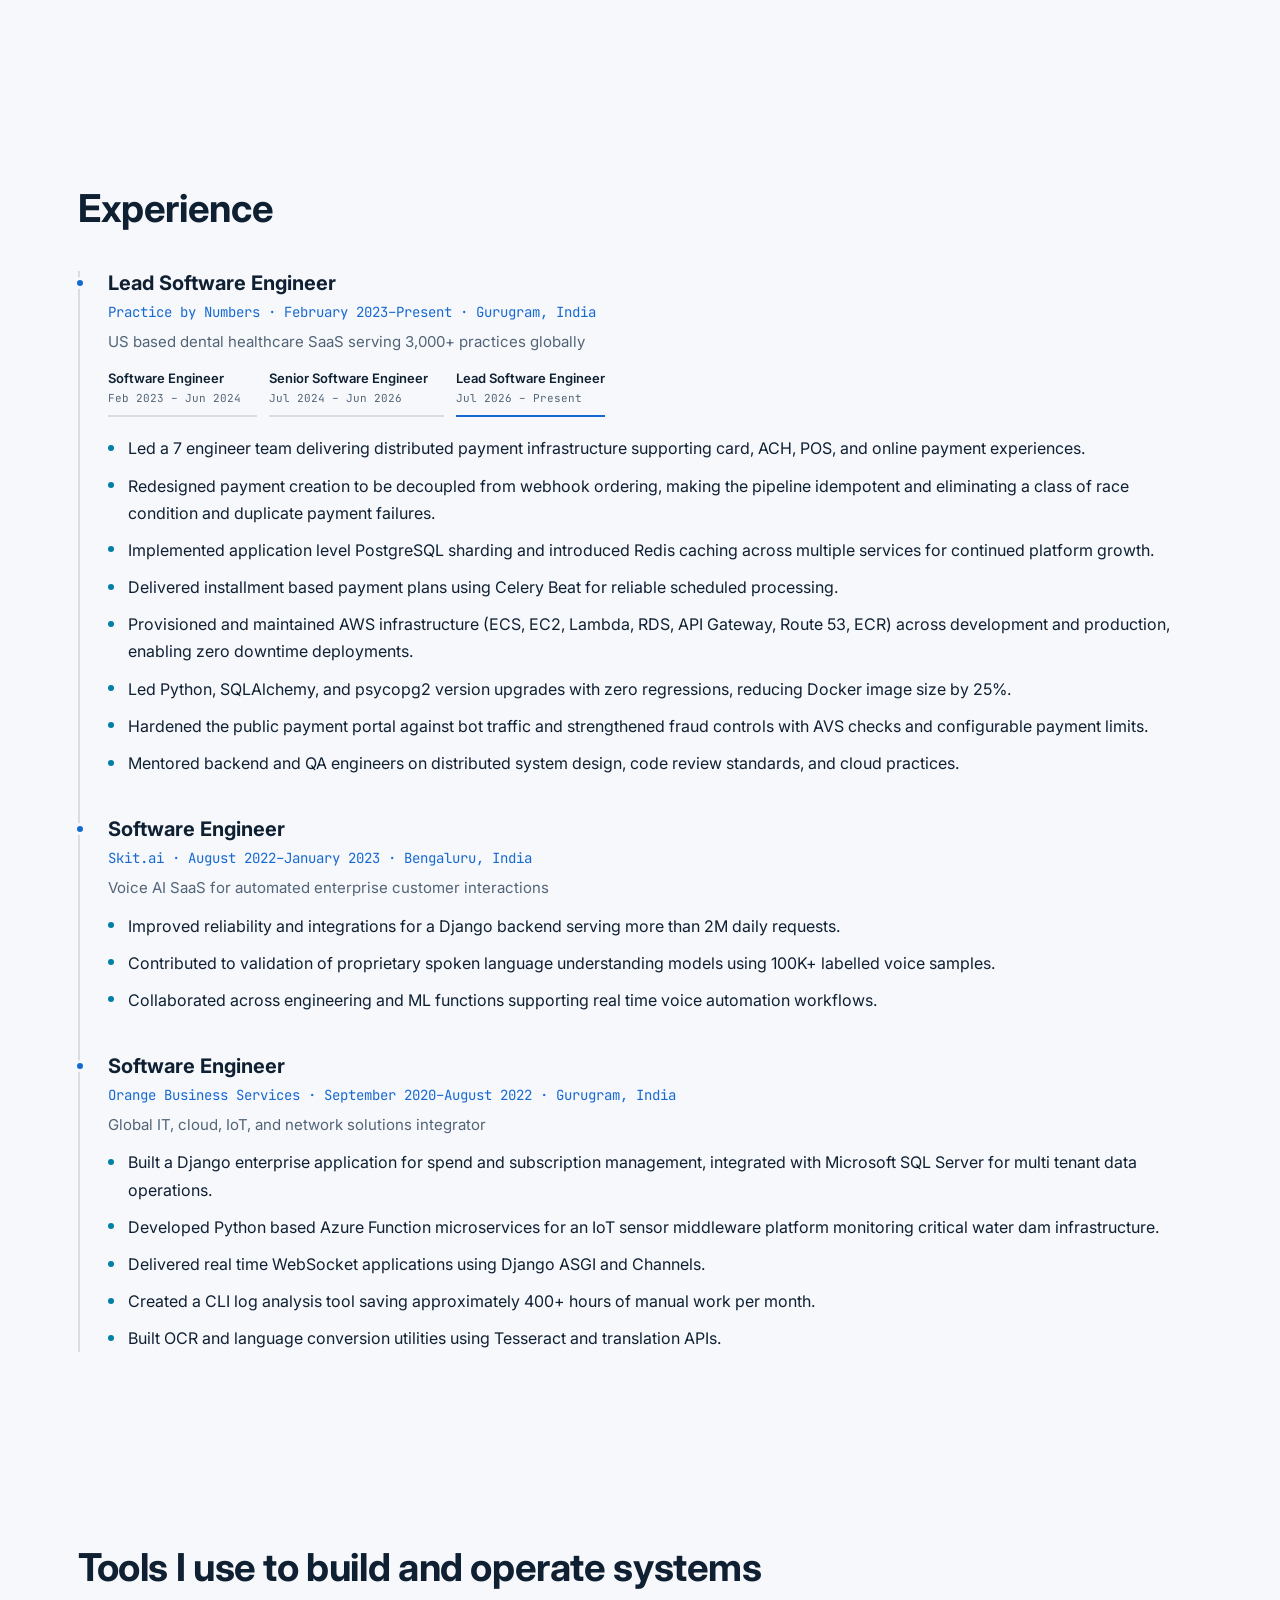
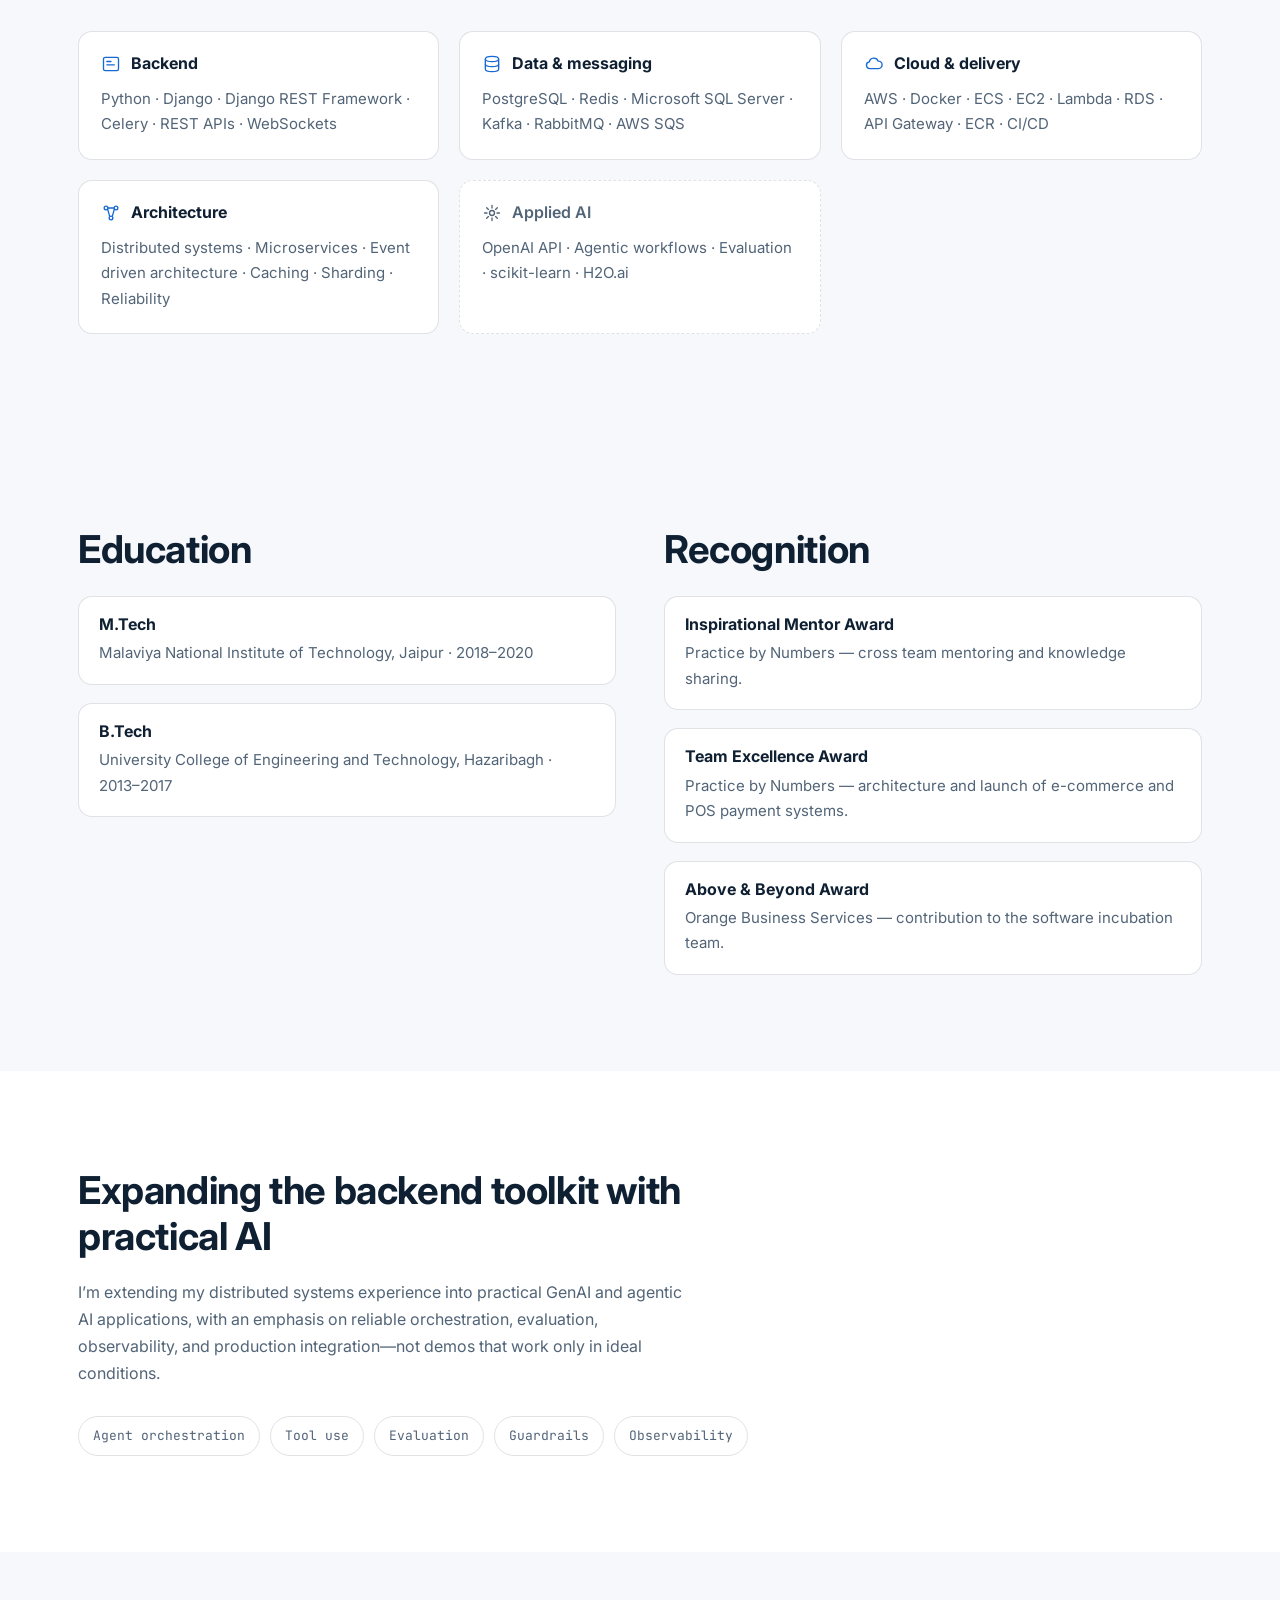
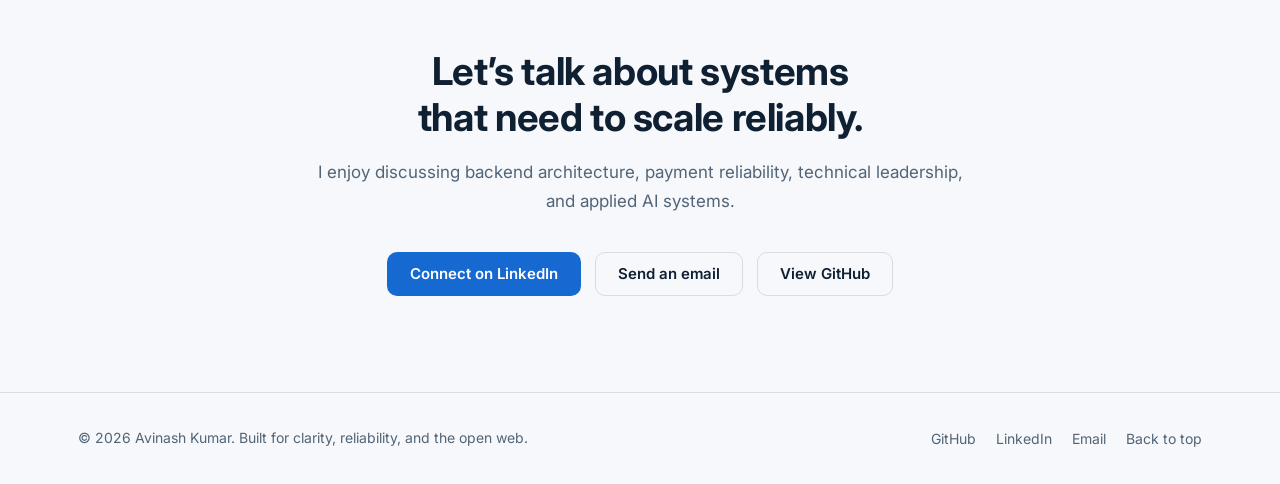
==== commit 8520c56d: "added minor changes" ====
--- a/index.html
+++ b/index.html
@@ -463,7 +463,7 @@
               <li><span class="role-title">Lead Software Engineer</span><span class="role-dates">Jul 2026 – Present</span></li>
             </ul>
             <ul class="timeline-highlights">
-              <li>Led a 7-engineer team delivering distributed payment infrastructure supporting card, ACH, POS, and online payment experiences.</li>
+              <li>Led a 7 engineer team delivering distributed payment infrastructure supporting card, ACH, POS, and online payment experiences.</li>
               <li>Redesigned payment creation to be decoupled from webhook ordering, making the pipeline idempotent and eliminating a class of race condition and duplicate payment failures.</li>
               <li>Implemented application level PostgreSQL sharding and introduced Redis caching across multiple services for continued platform growth.</li>
               <li>Delivered installment based payment plans using Celery Beat for reliable scheduled processing.</li>
@@ -497,7 +497,7 @@
             <p class="timeline-descriptor">Global IT, cloud, IoT, and network solutions integrator</p>
             <ul class="timeline-highlights">
               <li>Built a Django enterprise application for spend and subscription management, integrated with Microsoft SQL Server for multi tenant data operations.</li>
-              <li>Developed Python-based Azure Function microservices for an IoT sensor middleware platform monitoring critical water dam infrastructure.</li>
+              <li>Developed Python based Azure Function microservices for an IoT sensor middleware platform monitoring critical water dam infrastructure.</li>
               <li>Delivered real time WebSocket applications using Django ASGI and Channels.</li>
               <li>Created a CLI log analysis tool saving approximately 400+ hours of manual work per month.</li>
               <li>Built OCR and language conversion utilities using Tesseract and translation APIs.</li>
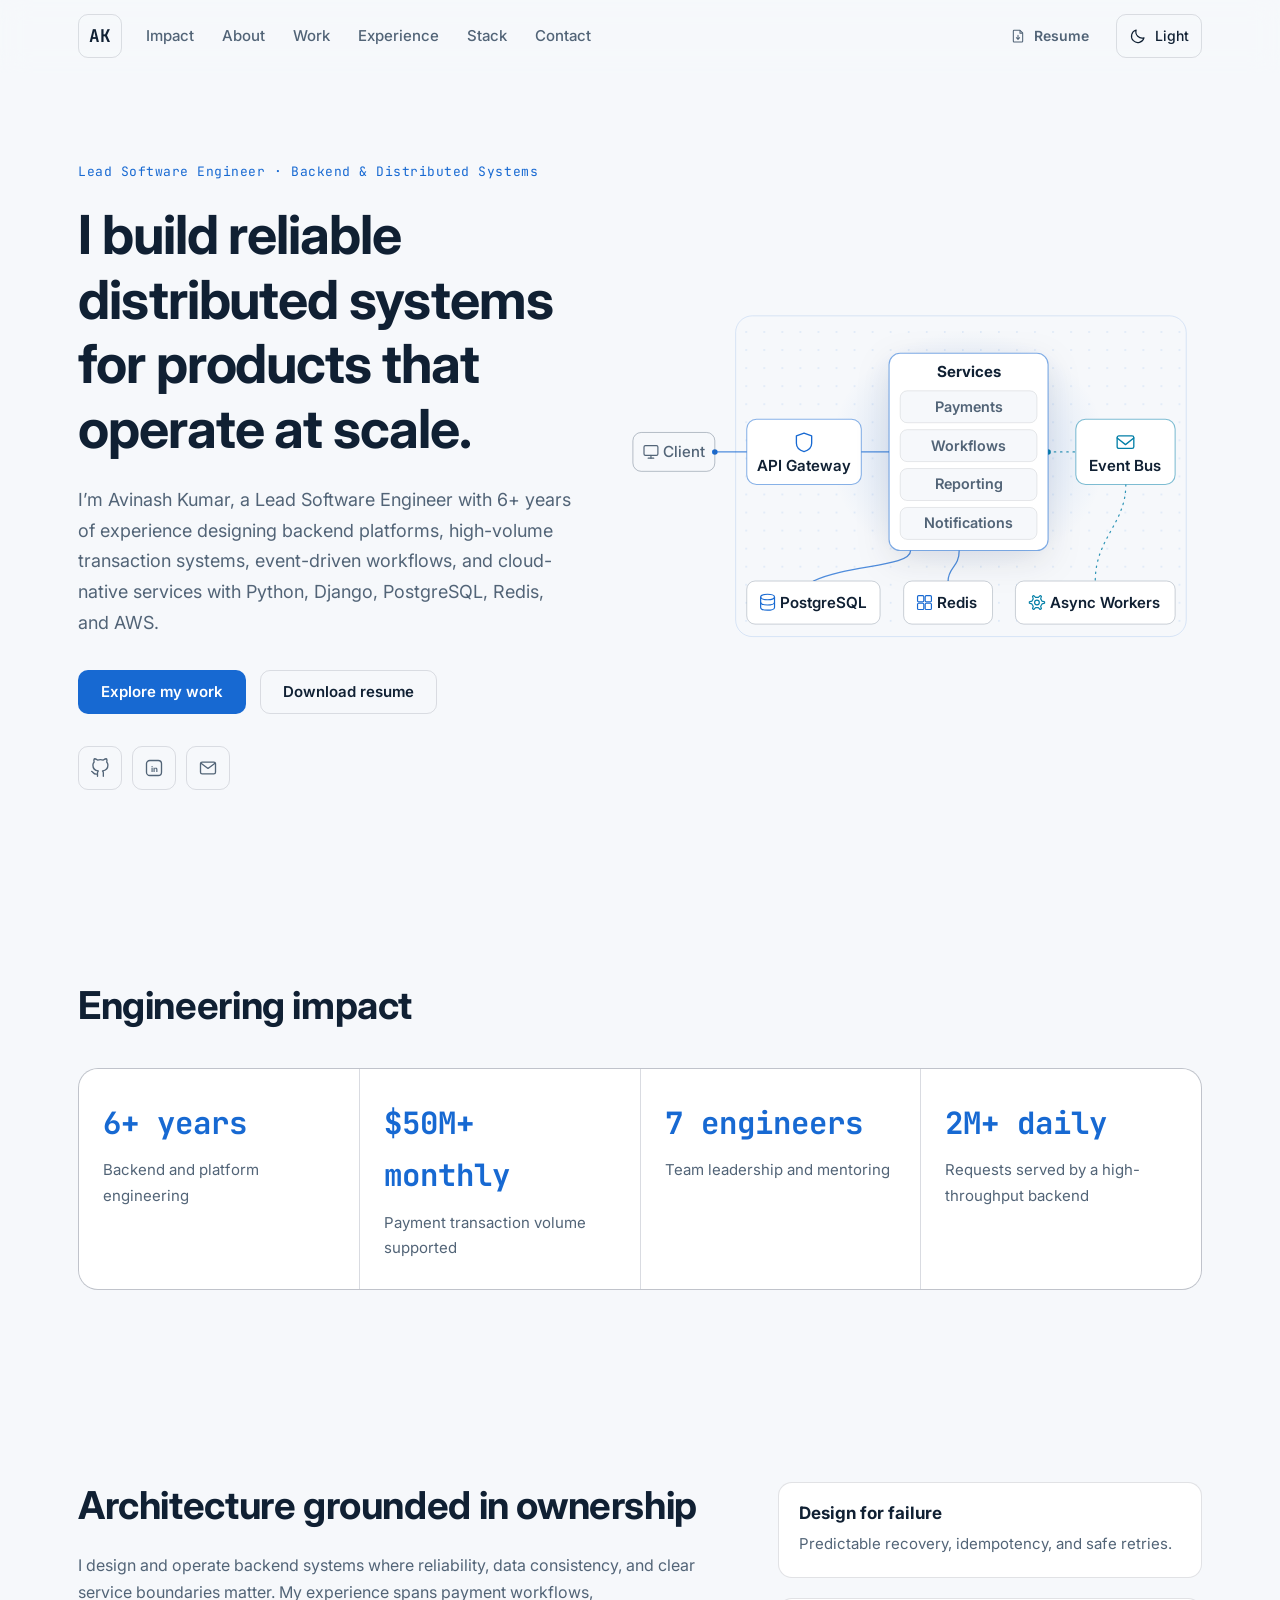
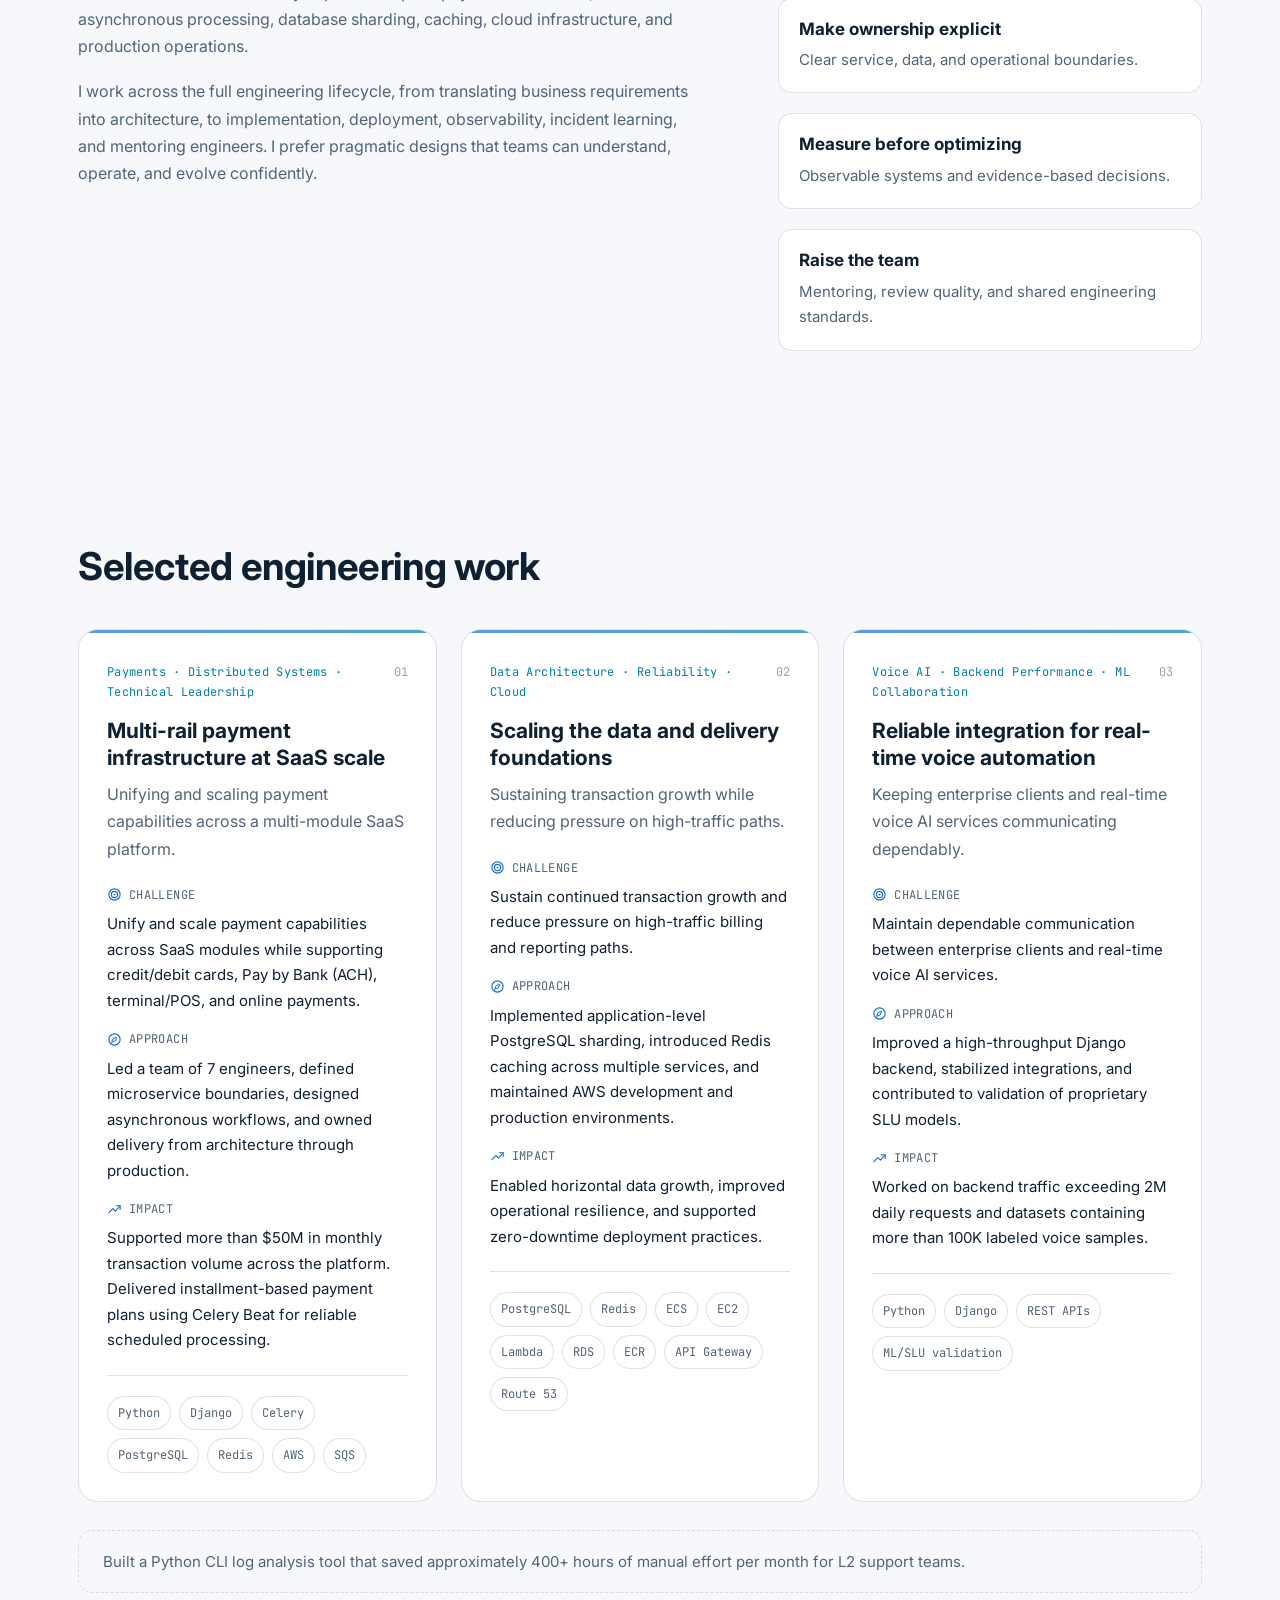
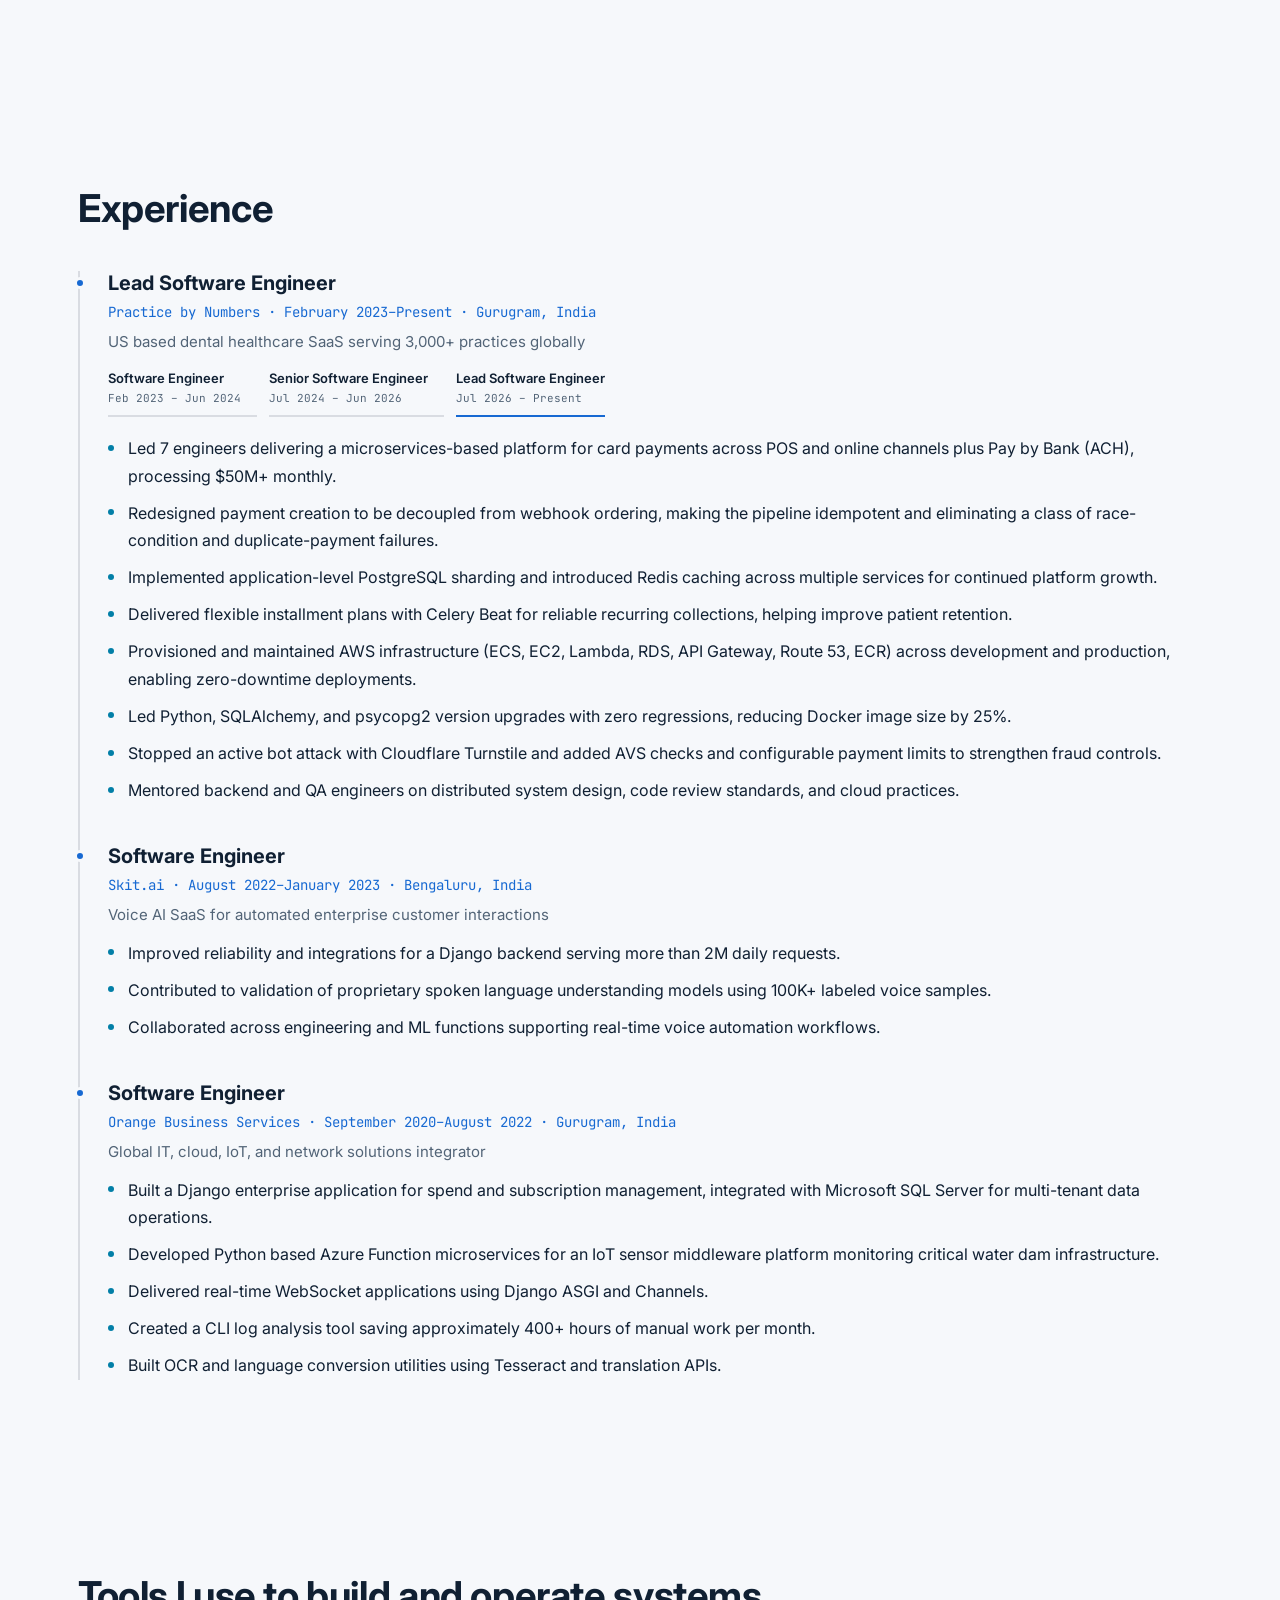
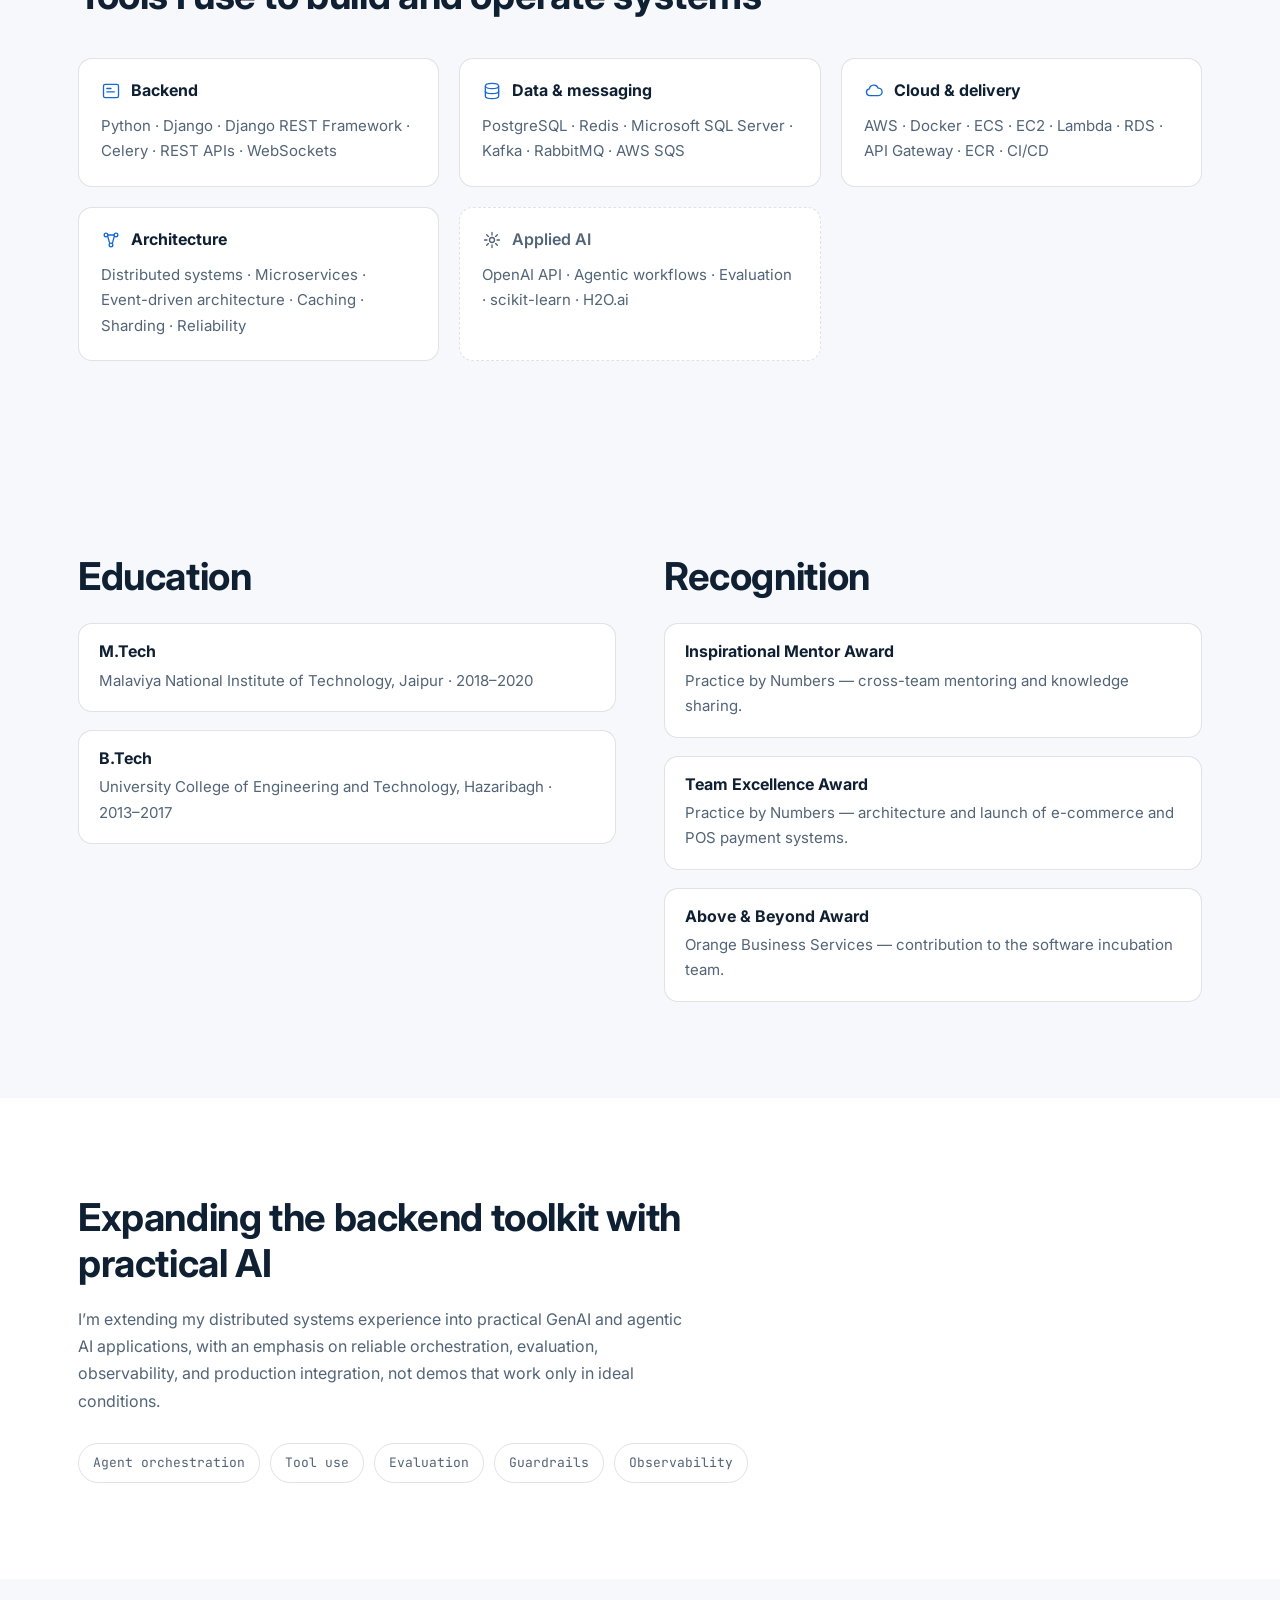
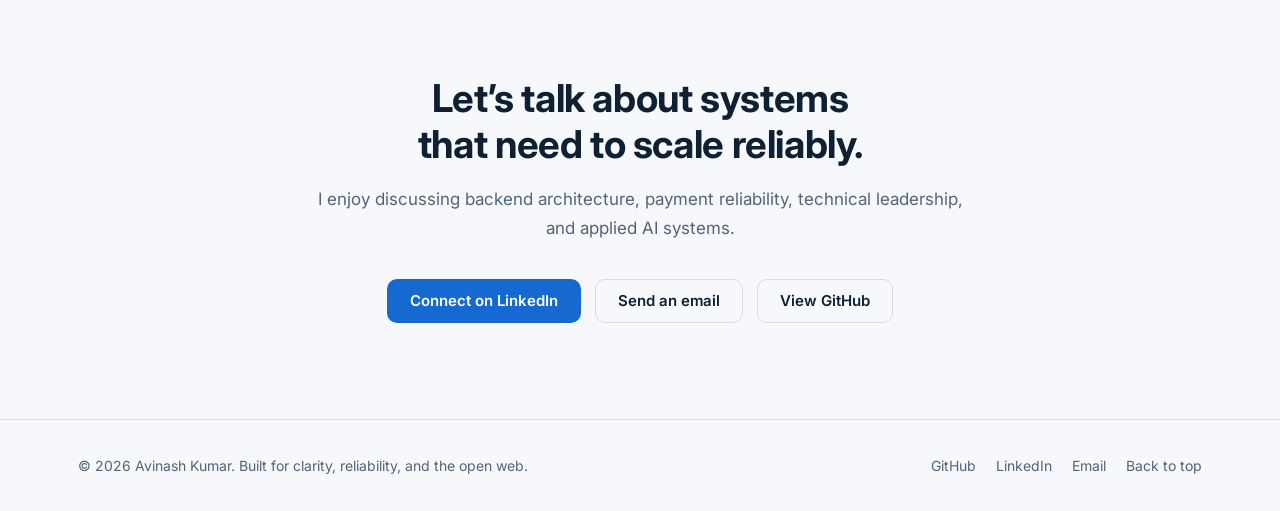
==== commit f7e64bd2: "align portfolio experience with revised resume" ====
--- a/index.html
+++ b/index.html
@@ -39,12 +39,12 @@
 <meta property="og:image" content="https://avina5hkr.github.io/assets/og-card.png">
 <meta property="og:image:width" content="1200">
 <meta property="og:image:height" content="630">
-<meta property="og:image:alt" content="Avinash Kumar, Lead Software Engineer — distributed systems, payments and cloud native backend.">
+<meta property="og:image:alt" content="Avinash Kumar, Lead Software Engineer — distributed systems, payments and cloud-native backend.">
 <meta name="twitter:card" content="summary_large_image">
 <meta name="twitter:title" content="Avinash Kumar | Lead Software Engineer — Backend &amp; Distributed Systems">
 <meta name="twitter:description" content="Lead Software Engineer building backend platforms and distributed systems, with deep experience in payment infrastructure, using Python, Django, Redis and AWS.">
 <meta name="twitter:image" content="https://avina5hkr.github.io/assets/og-card.png">
-<meta name="twitter:image:alt" content="Avinash Kumar, Lead Software Engineer — distributed systems, payments and cloud native backend.">
+<meta name="twitter:image:alt" content="Avinash Kumar, Lead Software Engineer — distributed systems, payments and cloud-native backend.">
 
 <link rel="preconnect" href="https://fonts.googleapis.com">
 <link rel="preconnect" href="https://fonts.gstatic.com" crossorigin>
@@ -148,7 +148,7 @@
       <div class="hero-copy">
         <p class="eyebrow">Lead Software Engineer · Backend &amp; Distributed Systems</p>
         <h1>I build reliable distributed systems for products that operate at scale.</h1>
-        <p class="hero-summary">I’m Avinash Kumar, a Lead Software Engineer with 6+ years of experience designing backend platforms, high volume transaction systems, event driven workflows, and cloud native services with Python, Django, PostgreSQL, Redis, and AWS.</p>
+        <p class="hero-summary">I’m Avinash Kumar, a Lead Software Engineer with 6+ years of experience designing backend platforms, high-volume transaction systems, event-driven workflows, and cloud-native services with Python, Django, PostgreSQL, Redis, and AWS.</p>
 
         <div class="hero-ctas">
           <a class="btn btn-primary" href="#work">Explore my work</a>
@@ -325,7 +325,7 @@
         </div>
         <div class="impact-item">
           <dt>2M+ daily</dt>
-          <dd>Requests served by a high throughput backend</dd>
+          <dd>Requests served by a high-throughput backend</dd>
         </div>
       </dl>
     </div>
@@ -349,7 +349,7 @@
         </li>
         <li>
           <h3>Measure before optimizing</h3>
-          <p>Observable systems and evidence based decisions.</p>
+          <p>Observable systems and evidence-based decisions.</p>
         </li>
         <li>
           <h3>Raise the team</h3>
@@ -369,8 +369,8 @@
             <p class="case-category">Payments · Distributed Systems · Technical Leadership</p>
             <span class="case-index" aria-hidden="true">01</span>
           </div>
-          <h3>Multi rail payment infrastructure at SaaS scale</h3>
-          <p class="case-context">Unifying and scaling payment capabilities across a multi module SaaS platform.</p>
+          <h3>Multi-rail payment infrastructure at SaaS scale</h3>
+          <p class="case-context">Unifying and scaling payment capabilities across a multi-module SaaS platform.</p>
           <dl class="case-block">
             <div class="case-stage">
               <dt><svg class="icon" viewBox="0 0 24 24" aria-hidden="true" focusable="false"><circle cx="12" cy="12" r="9" fill="none" stroke="currentColor" stroke-width="1.8"/><circle cx="12" cy="12" r="5" fill="none" stroke="currentColor" stroke-width="1.8"/><circle cx="12" cy="12" r="1.4" fill="currentColor"/></svg>Challenge</dt>
@@ -382,7 +382,7 @@
             </div>
             <div class="case-stage">
               <dt><svg class="icon" viewBox="0 0 24 24" aria-hidden="true" focusable="false"><path d="M3 17 9.5 10.5 13.5 14.5 21 6" fill="none" stroke="currentColor" stroke-width="1.8" stroke-linecap="round" stroke-linejoin="round"/><path d="M15 6h6v6" fill="none" stroke="currentColor" stroke-width="1.8" stroke-linecap="round" stroke-linejoin="round"/></svg>Impact</dt>
-              <dd>Supported more than $50M in monthly transaction volume across the platform. Delivered installment based payment plans using Celery Beat for reliable scheduled processing.</dd>
+              <dd>Supported more than $50M in monthly transaction volume across the platform. Delivered installment-based payment plans using Celery Beat for reliable scheduled processing.</dd>
             </div>
           </dl>
           <ul class="tech-list">
@@ -396,19 +396,19 @@
             <span class="case-index" aria-hidden="true">02</span>
           </div>
           <h3>Scaling the data and delivery foundations</h3>
-          <p class="case-context">Sustaining transaction growth while reducing pressure on high traffic paths.</p>
+          <p class="case-context">Sustaining transaction growth while reducing pressure on high-traffic paths.</p>
           <dl class="case-block">
             <div class="case-stage">
               <dt><svg class="icon" viewBox="0 0 24 24" aria-hidden="true" focusable="false"><circle cx="12" cy="12" r="9" fill="none" stroke="currentColor" stroke-width="1.8"/><circle cx="12" cy="12" r="5" fill="none" stroke="currentColor" stroke-width="1.8"/><circle cx="12" cy="12" r="1.4" fill="currentColor"/></svg>Challenge</dt>
-              <dd>Sustain continued transaction growth and reduce pressure on high traffic billing and reporting paths.</dd>
+              <dd>Sustain continued transaction growth and reduce pressure on high-traffic billing and reporting paths.</dd>
             </div>
             <div class="case-stage">
               <dt><svg class="icon" viewBox="0 0 24 24" aria-hidden="true" focusable="false"><circle cx="12" cy="12" r="9" fill="none" stroke="currentColor" stroke-width="1.8"/><path d="m15.5 8.5-2.2 5.8-5.8 2.2 2.2-5.8z" fill="none" stroke="currentColor" stroke-width="1.6" stroke-linejoin="round"/></svg>Approach</dt>
-              <dd>Implemented application level PostgreSQL sharding, introduced Redis caching across multiple services, and maintained AWS development and production environments.</dd>
+              <dd>Implemented application-level PostgreSQL sharding, introduced Redis caching across multiple services, and maintained AWS development and production environments.</dd>
             </div>
             <div class="case-stage">
               <dt><svg class="icon" viewBox="0 0 24 24" aria-hidden="true" focusable="false"><path d="M3 17 9.5 10.5 13.5 14.5 21 6" fill="none" stroke="currentColor" stroke-width="1.8" stroke-linecap="round" stroke-linejoin="round"/><path d="M15 6h6v6" fill="none" stroke="currentColor" stroke-width="1.8" stroke-linecap="round" stroke-linejoin="round"/></svg>Impact</dt>
-              <dd>Enabled horizontal data growth, improved operational resilience, and supported zero downtime deployment practices.</dd>
+              <dd>Enabled horizontal data growth, improved operational resilience, and supported zero-downtime deployment practices.</dd>
             </div>
           </dl>
           <ul class="tech-list">
@@ -421,20 +421,20 @@
             <p class="case-category">Voice AI · Backend Performance · ML Collaboration</p>
             <span class="case-index" aria-hidden="true">03</span>
           </div>
-          <h3>Reliable integration for real time voice automation</h3>
-          <p class="case-context">Keeping enterprise clients and real time voice AI services communicating dependably.</p>
+          <h3>Reliable integration for real-time voice automation</h3>
+          <p class="case-context">Keeping enterprise clients and real-time voice AI services communicating dependably.</p>
           <dl class="case-block">
             <div class="case-stage">
               <dt><svg class="icon" viewBox="0 0 24 24" aria-hidden="true" focusable="false"><circle cx="12" cy="12" r="9" fill="none" stroke="currentColor" stroke-width="1.8"/><circle cx="12" cy="12" r="5" fill="none" stroke="currentColor" stroke-width="1.8"/><circle cx="12" cy="12" r="1.4" fill="currentColor"/></svg>Challenge</dt>
-              <dd>Maintain dependable communication between enterprise clients and real time voice AI services.</dd>
+              <dd>Maintain dependable communication between enterprise clients and real-time voice AI services.</dd>
             </div>
             <div class="case-stage">
               <dt><svg class="icon" viewBox="0 0 24 24" aria-hidden="true" focusable="false"><circle cx="12" cy="12" r="9" fill="none" stroke="currentColor" stroke-width="1.8"/><path d="m15.5 8.5-2.2 5.8-5.8 2.2 2.2-5.8z" fill="none" stroke="currentColor" stroke-width="1.6" stroke-linejoin="round"/></svg>Approach</dt>
-              <dd>Improved a high throughput Django backend, stabilized integrations, and contributed to validation of proprietary SLU models.</dd>
+              <dd>Improved a high-throughput Django backend, stabilized integrations, and contributed to validation of proprietary SLU models.</dd>
             </div>
             <div class="case-stage">
               <dt><svg class="icon" viewBox="0 0 24 24" aria-hidden="true" focusable="false"><path d="M3 17 9.5 10.5 13.5 14.5 21 6" fill="none" stroke="currentColor" stroke-width="1.8" stroke-linecap="round" stroke-linejoin="round"/><path d="M15 6h6v6" fill="none" stroke="currentColor" stroke-width="1.8" stroke-linecap="round" stroke-linejoin="round"/></svg>Impact</dt>
-              <dd>Worked on backend traffic exceeding 2M daily requests and datasets containing more than 100K labelled voice samples.</dd>
+              <dd>Worked on backend traffic exceeding 2M daily requests and datasets containing more than 100K labeled voice samples.</dd>
             </div>
           </dl>
           <ul class="tech-list">
@@ -463,13 +463,13 @@
               <li><span class="role-title">Lead Software Engineer</span><span class="role-dates">Jul 2026 – Present</span></li>
             </ul>
             <ul class="timeline-highlights">
-              <li>Led a 7 engineer team delivering distributed payment infrastructure supporting card, ACH, POS, and online payment experiences.</li>
-              <li>Redesigned payment creation to be decoupled from webhook ordering, making the pipeline idempotent and eliminating a class of race condition and duplicate payment failures.</li>
-              <li>Implemented application level PostgreSQL sharding and introduced Redis caching across multiple services for continued platform growth.</li>
-              <li>Delivered installment based payment plans using Celery Beat for reliable scheduled processing.</li>
-              <li>Provisioned and maintained AWS infrastructure (ECS, EC2, Lambda, RDS, API Gateway, Route 53, ECR) across development and production, enabling zero downtime deployments.</li>
+              <li>Led 7 engineers delivering a microservices-based platform for card payments across POS and online channels plus Pay by Bank (ACH), processing $50M+ monthly.</li>
+              <li>Redesigned payment creation to be decoupled from webhook ordering, making the pipeline idempotent and eliminating a class of race-condition and duplicate-payment failures.</li>
+              <li>Implemented application-level PostgreSQL sharding and introduced Redis caching across multiple services for continued platform growth.</li>
+              <li>Delivered flexible installment plans with Celery Beat for reliable recurring collections, helping improve patient retention.</li>
+              <li>Provisioned and maintained AWS infrastructure (ECS, EC2, Lambda, RDS, API Gateway, Route 53, ECR) across development and production, enabling zero-downtime deployments.</li>
               <li>Led Python, SQLAlchemy, and psycopg2 version upgrades with zero regressions, reducing Docker image size by 25%.</li>
-              <li>Hardened the public payment portal against bot traffic and strengthened fraud controls with AVS checks and configurable payment limits.</li>
+              <li>Stopped an active bot attack with Cloudflare Turnstile and added AVS checks and configurable payment limits to strengthen fraud controls.</li>
               <li>Mentored backend and QA engineers on distributed system design, code review standards, and cloud practices.</li>
             </ul>
           </div>
@@ -483,8 +483,8 @@
             <p class="timeline-descriptor">Voice AI SaaS for automated enterprise customer interactions</p>
             <ul class="timeline-highlights">
               <li>Improved reliability and integrations for a Django backend serving more than 2M daily requests.</li>
-              <li>Contributed to validation of proprietary spoken language understanding models using 100K+ labelled voice samples.</li>
-              <li>Collaborated across engineering and ML functions supporting real time voice automation workflows.</li>
+              <li>Contributed to validation of proprietary spoken language understanding models using 100K+ labeled voice samples.</li>
+              <li>Collaborated across engineering and ML functions supporting real-time voice automation workflows.</li>
             </ul>
           </div>
         </li>
@@ -496,9 +496,9 @@
             <p class="timeline-meta">Orange Business Services · September 2020–August 2022 · Gurugram, India</p>
             <p class="timeline-descriptor">Global IT, cloud, IoT, and network solutions integrator</p>
             <ul class="timeline-highlights">
-              <li>Built a Django enterprise application for spend and subscription management, integrated with Microsoft SQL Server for multi tenant data operations.</li>
+              <li>Built a Django enterprise application for spend and subscription management, integrated with Microsoft SQL Server for multi-tenant data operations.</li>
               <li>Developed Python based Azure Function microservices for an IoT sensor middleware platform monitoring critical water dam infrastructure.</li>
-              <li>Delivered real time WebSocket applications using Django ASGI and Channels.</li>
+              <li>Delivered real-time WebSocket applications using Django ASGI and Channels.</li>
               <li>Created a CLI log analysis tool saving approximately 400+ hours of manual work per month.</li>
               <li>Built OCR and language conversion utilities using Tesseract and translation APIs.</li>
             </ul>
@@ -526,7 +526,7 @@
         </div>
         <div class="stack-group">
           <h3><svg class="icon" viewBox="0 0 24 24" aria-hidden="true" focusable="false"><circle cx="6" cy="6" r="2.2" fill="none" stroke="currentColor" stroke-width="1.6"/><circle cx="18" cy="6" r="2.2" fill="none" stroke="currentColor" stroke-width="1.6"/><circle cx="12" cy="18" r="2.2" fill="none" stroke="currentColor" stroke-width="1.6"/><path d="M7.9 7.1 10.4 16M16.1 7.1 13.6 16M8.2 6h7.6" stroke="currentColor" stroke-width="1.6"/></svg>Architecture</h3>
-          <p>Distributed systems · Microservices · Event driven architecture · Caching · Sharding · Reliability</p>
+          <p>Distributed systems · Microservices · Event-driven architecture · Caching · Sharding · Reliability</p>
         </div>
         <div class="stack-group stack-group-secondary">
           <h3><svg class="icon" viewBox="0 0 24 24" aria-hidden="true" focusable="false"><path d="M12 3v3M12 18v3M3 12h3M18 12h3M5.6 5.6l2.1 2.1M16.3 16.3l2.1 2.1M5.6 18.4l2.1-2.1M16.3 7.7l2.1-2.1" stroke="currentColor" stroke-width="1.6" stroke-linecap="round"/><circle cx="12" cy="12" r="3" fill="none" stroke="currentColor" stroke-width="1.6"/></svg>Applied AI</h3>
@@ -556,7 +556,7 @@
         <ul class="recognition-list">
           <li>
             <h3>Inspirational Mentor Award</h3>
-            <p>Practice by Numbers — cross team mentoring and knowledge sharing.</p>
+            <p>Practice by Numbers — cross-team mentoring and knowledge sharing.</p>
           </li>
           <li>
             <h3>Team Excellence Award</h3>
@@ -574,7 +574,7 @@
   <section class="focus" id="focus">
     <div class="section-inner">
       <h2>Expanding the backend toolkit with practical AI</h2>
-      <p>I’m extending my distributed systems experience into practical GenAI and agentic AI applications, with an emphasis on reliable orchestration, evaluation, observability, and production integration—not demos that work only in ideal conditions.</p>
+      <p>I’m extending my distributed systems experience into practical GenAI and agentic AI applications, with an emphasis on reliable orchestration, evaluation, observability, and production integration, not demos that work only in ideal conditions.</p>
       <ul class="focus-chips">
         <li>Agent orchestration</li>
         <li>Tool use</li>
